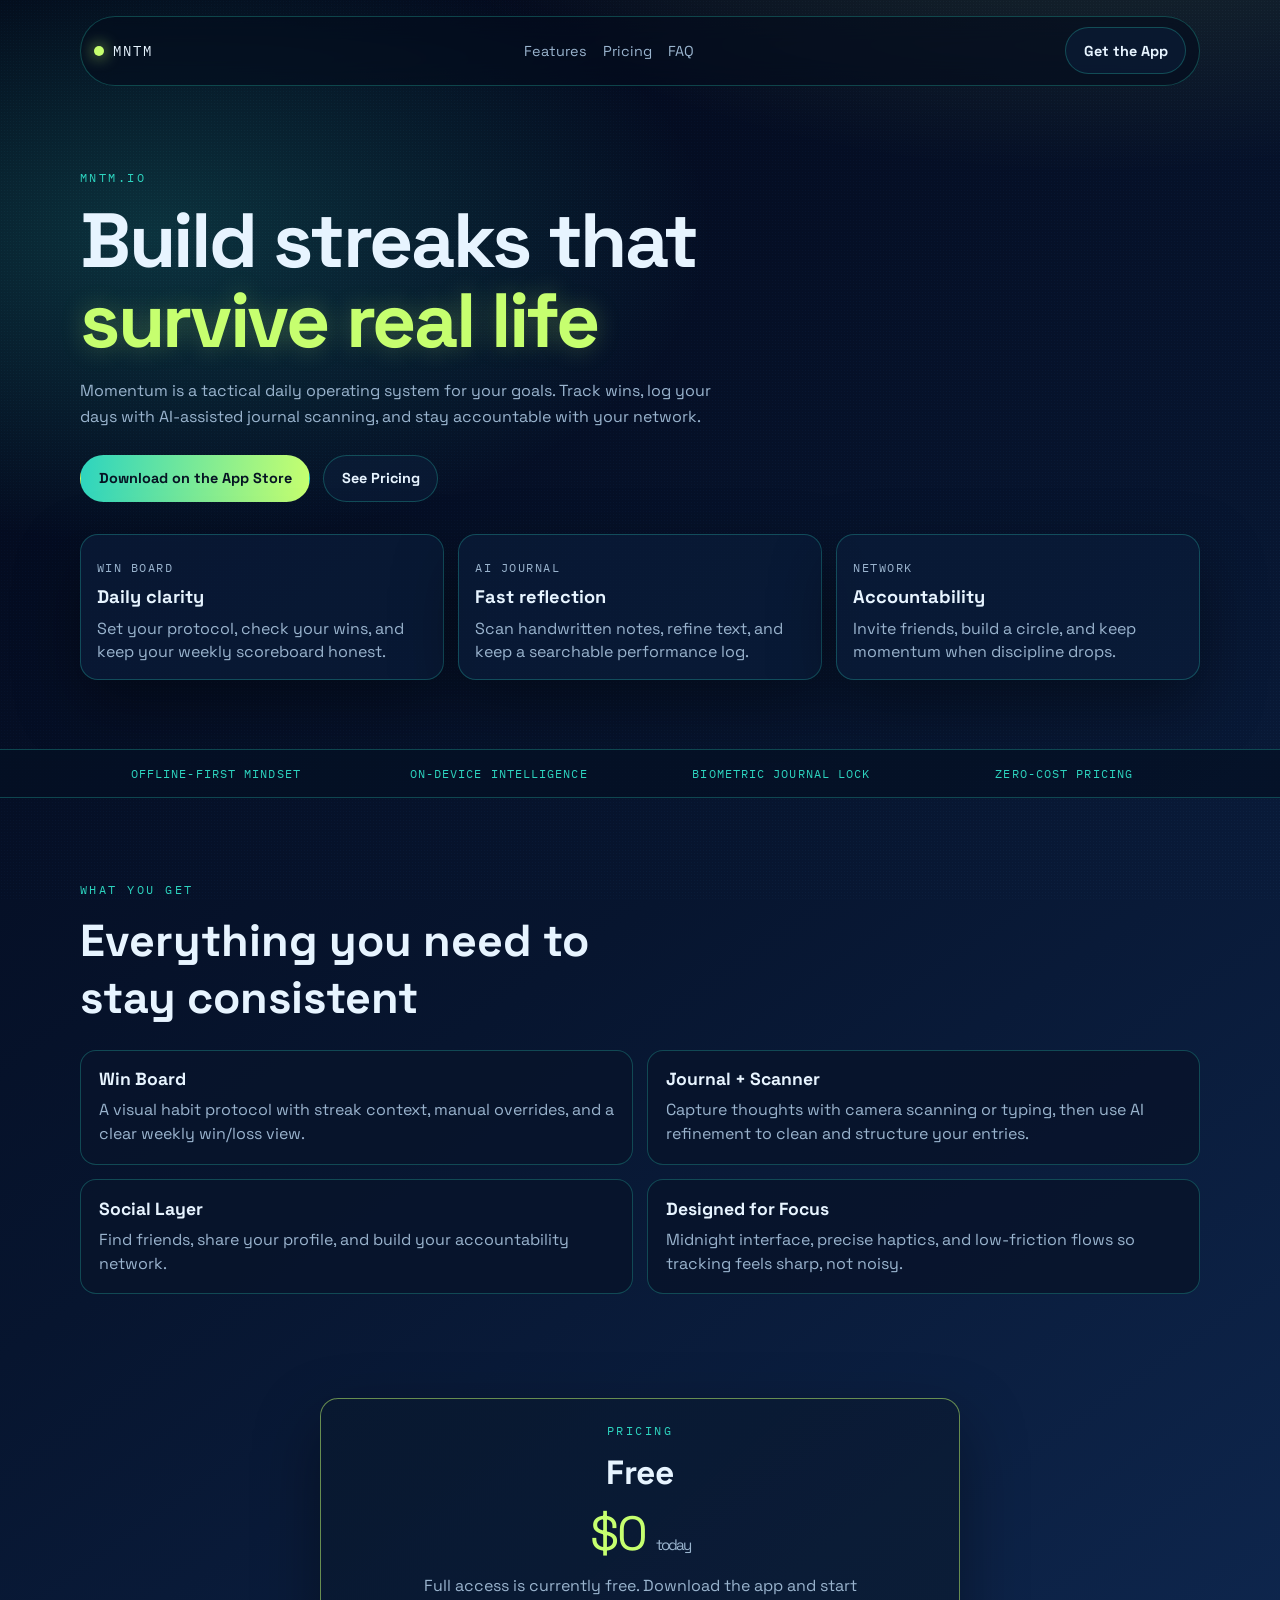
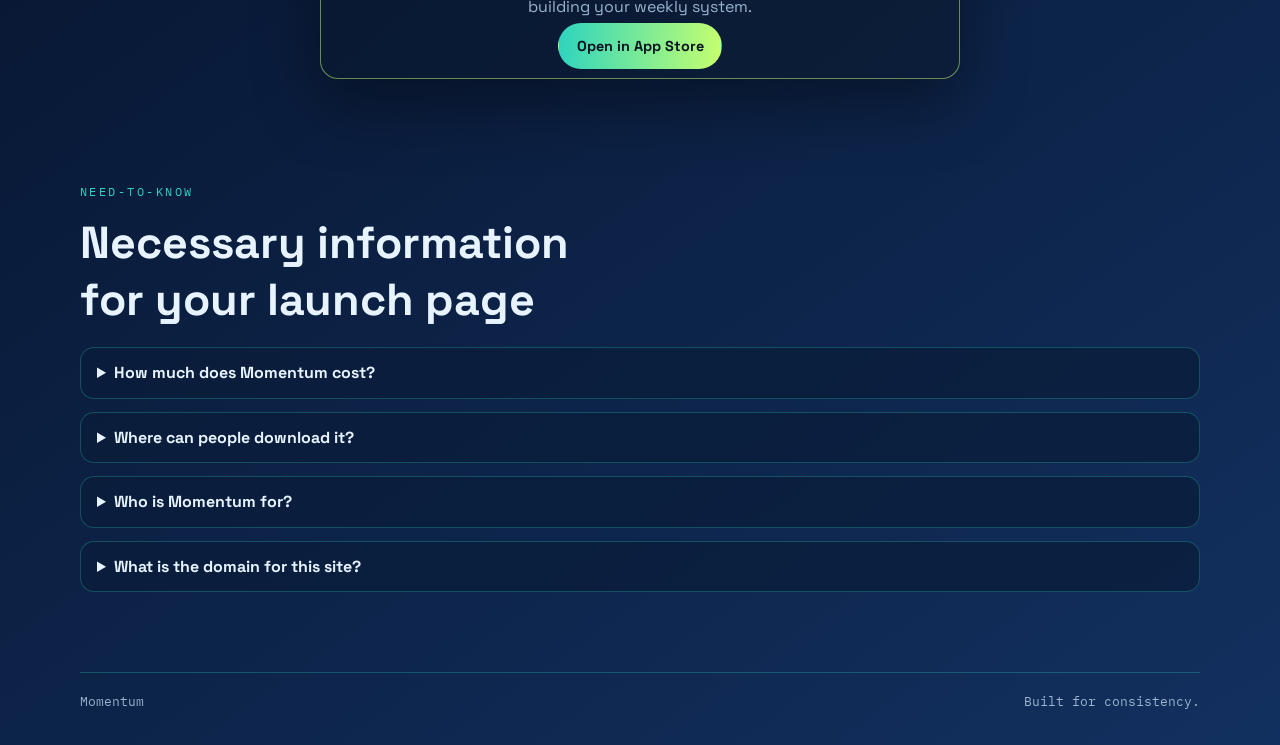
==== index.html @ 7204e9f9 "Initial website import" ====
<!doctype html>
<html lang="en">
  <head>
    <meta charset="UTF-8" />
    <meta name="viewport" content="width=device-width, initial-scale=1.0" />
    <title>Momentum | Win Your Week</title>
    <meta
      name="description"
      content="Momentum helps you win your week with habit tracking, AI-assisted journaling, and social accountability. Free on the App Store."
    />
    <link rel="preconnect" href="https://fonts.googleapis.com" />
    <link rel="preconnect" href="https://fonts.gstatic.com" crossorigin />
    <link
      href="https://fonts.googleapis.com/css2?family=Space+Grotesk:wght@400;500;700&family=IBM+Plex+Mono:wght@400;500;600&display=swap"
      rel="stylesheet"
    />
    <link rel="stylesheet" href="./styles.css" />
  </head>
  <body>
    <div class="noise"></div>

    <header class="topbar shell">
      <div class="brand">
        <span class="brand-dot"></span>
        <span class="brand-text">MNTM</span>
      </div>
      <nav class="nav-links">
        <a href="#features">Features</a>
        <a href="#pricing">Pricing</a>
        <a href="#faq">FAQ</a>
      </nav>
      <a class="button ghost" data-app-store-link href="#">Get the App</a>
    </header>

    <main>
      <section class="hero shell reveal">
        <p class="eyebrow">MNTM.IO</p>
        <h1>
          Build streaks that
          <span class="highlight">survive real life</span>
        </h1>
        <p class="subhead">
          Momentum is a tactical daily operating system for your goals. Track wins,
          log your days with AI-assisted journal scanning, and stay accountable with
          your network.
        </p>

        <div class="hero-cta">
          <a class="button primary" data-app-store-link href="#">Download on the App Store</a>
          <a class="button ghost" href="#pricing">See Pricing</a>
        </div>

        <div class="hero-grid">
          <article class="tile">
            <p class="tile-label">WIN BOARD</p>
            <h3>Daily clarity</h3>
            <p>Set your protocol, check your wins, and keep your weekly scoreboard honest.</p>
          </article>
          <article class="tile">
            <p class="tile-label">AI JOURNAL</p>
            <h3>Fast reflection</h3>
            <p>Scan handwritten notes, refine text, and keep a searchable performance log.</p>
          </article>
          <article class="tile">
            <p class="tile-label">NETWORK</p>
            <h3>Accountability</h3>
            <p>Invite friends, build a circle, and keep momentum when discipline drops.</p>
          </article>
        </div>
      </section>

      <section class="signal-strip reveal">
        <div class="shell strip-content">
          <p>Offline-first mindset</p>
          <p>On-device intelligence</p>
          <p>Biometric journal lock</p>
          <p>Zero-cost pricing</p>
        </div>
      </section>

      <section id="features" class="features shell">
        <div class="section-head reveal">
          <p class="eyebrow">What You Get</p>
          <h2>Everything you need to stay consistent</h2>
        </div>

        <div class="feature-layout">
          <article class="feature-card reveal">
            <h3>Win Board</h3>
            <p>
              A visual habit protocol with streak context, manual overrides, and a
              clear weekly win/loss view.
            </p>
          </article>

          <article class="feature-card reveal">
            <h3>Journal + Scanner</h3>
            <p>
              Capture thoughts with camera scanning or typing, then use AI refinement
              to clean and structure your entries.
            </p>
          </article>

          <article class="feature-card reveal">
            <h3>Social Layer</h3>
            <p>
              Find friends, share your profile, and build your accountability network.
            </p>
          </article>

          <article class="feature-card reveal">
            <h3>Designed for Focus</h3>
            <p>
              Midnight interface, precise haptics, and low-friction flows so tracking
              feels sharp, not noisy.
            </p>
          </article>
        </div>
      </section>

      <section id="pricing" class="pricing shell reveal">
        <div class="price-card">
          <p class="eyebrow">Pricing</p>
          <h2>Free</h2>
          <p class="price-value">$0 <span>today</span></p>
          <p class="price-note">
            Full access is currently free. Download the app and start building your
            weekly system.
          </p>
          <a class="button primary" data-app-store-link href="#">Open in App Store</a>
        </div>
      </section>

      <section id="faq" class="faq shell">
        <div class="section-head reveal">
          <p class="eyebrow">Need-To-Know</p>
          <h2>Necessary information for your launch page</h2>
        </div>

        <div class="faq-list">
          <details class="reveal">
            <summary>How much does Momentum cost?</summary>
            <p>Momentum is currently free.</p>
          </details>

          <details class="reveal">
            <summary>Where can people download it?</summary>
            <p>
              Use the App Store buttons across this page. Update the URL once in
              <code>website/script.js</code> and all buttons will follow it.
            </p>
          </details>

          <details class="reveal">
            <summary>Who is Momentum for?</summary>
            <p>
              People who want structure without complexity: founders, students,
              athletes, and anyone trying to keep promises to themselves.
            </p>
          </details>

          <details class="reveal">
            <summary>What is the domain for this site?</summary>
            <p>Deploy this folder at <code>mntm.io</code> (or any subdomain you choose).</p>
          </details>
        </div>
      </section>
    </main>

    <footer class="shell footer">
      <p>Momentum</p>
      <p>Built for consistency.</p>
    </footer>

    <script src="./script.js"></script>
  </body>
</html>
---- styles.css ----
:root {
  --bg-0: #020617;
  --bg-1: #07152f;
  --bg-2: #12305f;
  --ink: #e7f4ff;
  --ink-dim: #9ab4ce;
  --cyan: #2dd4bf;
  --lime: #c6ff6f;
  --line: rgba(45, 212, 191, 0.28);
  --panel: rgba(11, 28, 58, 0.72);
  --panel-strong: rgba(8, 20, 44, 0.9);
  --shadow: 0 25px 65px rgba(0, 0, 0, 0.38);
}

* {
  box-sizing: border-box;
}

html,
body {
  margin: 0;
  padding: 0;
}

body {
  min-height: 100vh;
  font-family: "Space Grotesk", sans-serif;
  background:
    radial-gradient(1200px 700px at 85% -12%, rgba(198, 255, 111, 0.18), transparent 65%),
    radial-gradient(900px 500px at 12% 10%, rgba(45, 212, 191, 0.2), transparent 62%),
    linear-gradient(145deg, var(--bg-0), var(--bg-1) 42%, var(--bg-2));
  color: var(--ink);
  overflow-x: hidden;
}

.noise {
  position: fixed;
  inset: 0;
  pointer-events: none;
  opacity: 0.16;
  background-image: radial-gradient(rgba(255, 255, 255, 0.8) 0.45px, transparent 0.45px);
  background-size: 3px 3px;
  mix-blend-mode: soft-light;
}

.shell {
  width: min(1120px, calc(100% - 2.4rem));
  margin-inline: auto;
}

.topbar {
  position: sticky;
  top: 0;
  z-index: 100;
  display: flex;
  align-items: center;
  justify-content: space-between;
  gap: 1rem;
  margin-top: 1rem;
  padding: 0.65rem 0.8rem;
  background: rgba(4, 12, 28, 0.62);
  backdrop-filter: blur(14px);
  border: 1px solid var(--line);
  border-radius: 999px;
}

.brand {
  display: inline-flex;
  align-items: center;
  gap: 0.55rem;
  font-family: "IBM Plex Mono", monospace;
  font-size: 0.88rem;
  letter-spacing: 0.14em;
}

.brand-dot {
  width: 0.65rem;
  height: 0.65rem;
  border-radius: 50%;
  background: var(--lime);
  box-shadow: 0 0 16px var(--lime);
}

.nav-links {
  display: inline-flex;
  align-items: center;
  gap: 1rem;
}

.nav-links a {
  color: var(--ink-dim);
  text-decoration: none;
  font-size: 0.9rem;
}

.nav-links a:hover {
  color: var(--ink);
}

.hero {
  padding: 5.2rem 0 2rem;
}

.eyebrow {
  margin: 0;
  font-family: "IBM Plex Mono", monospace;
  font-size: 0.78rem;
  letter-spacing: 0.2em;
  color: var(--cyan);
  text-transform: uppercase;
}

h1,
h2,
h3,
p {
  margin: 0;
}

h1 {
  margin-top: 1rem;
  max-width: 15ch;
  font-size: clamp(2rem, 6vw, 4.8rem);
  line-height: 1.04;
  letter-spacing: -0.03em;
}

.highlight {
  color: var(--lime);
  text-shadow: 0 0 24px rgba(198, 255, 111, 0.26);
}

.subhead {
  margin-top: 1.1rem;
  max-width: 64ch;
  color: var(--ink-dim);
  line-height: 1.6;
}

.hero-cta {
  display: flex;
  align-items: center;
  gap: 0.8rem;
  flex-wrap: wrap;
  margin-top: 1.6rem;
}

.button {
  border-radius: 999px;
  padding: 0.84rem 1.1rem;
  font-weight: 700;
  text-decoration: none;
  font-size: 0.9rem;
  border: 1px solid transparent;
  transition: transform 180ms ease, background 180ms ease, color 180ms ease;
}

.button:hover {
  transform: translateY(-2px);
}

.button.primary {
  background: linear-gradient(95deg, var(--cyan), var(--lime));
  color: #061323;
}

.button.ghost {
  border-color: var(--line);
  background: rgba(13, 31, 59, 0.6);
  color: var(--ink);
}

.hero-grid {
  margin-top: 2rem;
  display: grid;
  grid-template-columns: repeat(3, minmax(0, 1fr));
  gap: 0.9rem;
}

.tile {
  padding: 1rem;
  border-radius: 18px;
  border: 1px solid var(--line);
  background: var(--panel);
  box-shadow: var(--shadow);
}

.tile-label {
  font-family: "IBM Plex Mono", monospace;
  font-size: 0.72rem;
  color: var(--cyan);
  letter-spacing: 0.13em;
  margin-bottom: 0.55rem;
}

.tile h3 {
  font-size: 1.14rem;
}

.tile p {
  margin-top: 0.55rem;
  color: var(--ink-dim);
  line-height: 1.45;
}

.signal-strip {
  margin-top: 2.3rem;
  border-block: 1px solid var(--line);
  background: rgba(4, 17, 36, 0.76);
}

.strip-content {
  padding: 1rem 0;
  display: grid;
  grid-template-columns: repeat(4, minmax(0, 1fr));
  gap: 0.7rem;
}

.strip-content p {
  font-family: "IBM Plex Mono", monospace;
  font-size: 0.76rem;
  color: var(--cyan);
  text-align: center;
  letter-spacing: 0.09em;
  text-transform: uppercase;
}

.features {
  padding: 5.2rem 0 2rem;
}

.section-head h2 {
  margin-top: 0.9rem;
  font-size: clamp(1.8rem, 4vw, 2.8rem);
  max-width: 18ch;
}

.feature-layout {
  margin-top: 1.5rem;
  display: grid;
  grid-template-columns: repeat(2, minmax(0, 1fr));
  gap: 0.9rem;
}

.feature-card {
  padding: 1.1rem;
  border-radius: 16px;
  border: 1px solid var(--line);
  background: var(--panel-strong);
}

.feature-card h3 {
  font-size: 1.1rem;
}

.feature-card p {
  margin-top: 0.5rem;
  color: var(--ink-dim);
  line-height: 1.5;
}

.pricing {
  padding: 4.5rem 0 2rem;
}

.price-card {
  max-width: 640px;
  margin-inline: auto;
  padding: 1.4rem;
  border: 1px solid rgba(198, 255, 111, 0.5);
  border-radius: 18px;
  background: linear-gradient(140deg, rgba(9, 24, 48, 0.92), rgba(11, 29, 55, 0.9));
  text-align: center;
  box-shadow: var(--shadow);
}

.price-card h2 {
  margin-top: 0.8rem;
  font-size: 2.1rem;
}

.price-value {
  margin-top: 0.6rem;
  font-size: 3rem;
  color: var(--lime);
  letter-spacing: -0.04em;
}

.price-value span {
  font-size: 0.95rem;
  color: var(--ink-dim);
}

.price-note {
  margin: 0.7rem auto 1.1rem;
  color: var(--ink-dim);
  max-width: 46ch;
}

.faq {
  padding: 4.5rem 0 5rem;
}

.faq-list {
  margin-top: 1.2rem;
  display: grid;
  gap: 0.8rem;
}

details {
  border: 1px solid var(--line);
  border-radius: 14px;
  background: var(--panel);
  padding: 0.9rem 1rem;
}

summary {
  cursor: pointer;
  font-weight: 700;
}

details p {
  margin-top: 0.6rem;
  color: var(--ink-dim);
  line-height: 1.5;
}

code {
  font-family: "IBM Plex Mono", monospace;
  color: var(--lime);
  background: rgba(198, 255, 111, 0.1);
  padding: 0.04rem 0.3rem;
  border-radius: 6px;
}

.footer {
  display: flex;
  justify-content: space-between;
  gap: 1rem;
  border-top: 1px solid var(--line);
  padding: 1.2rem 0 2.2rem;
  color: var(--ink-dim);
  font-family: "IBM Plex Mono", monospace;
  font-size: 0.8rem;
}

.reveal {
  opacity: 0;
  transform: translateY(18px);
  transition: opacity 540ms ease, transform 540ms ease;
}

.reveal.show {
  opacity: 1;
  transform: translateY(0);
}

@media (max-width: 980px) {
  .hero-grid,
  .strip-content,
  .feature-layout {
    grid-template-columns: 1fr;
  }

  .topbar {
    border-radius: 18px;
  }

  .nav-links {
    display: none;
  }

  .footer {
    flex-direction: column;
    align-items: flex-start;
  }
}
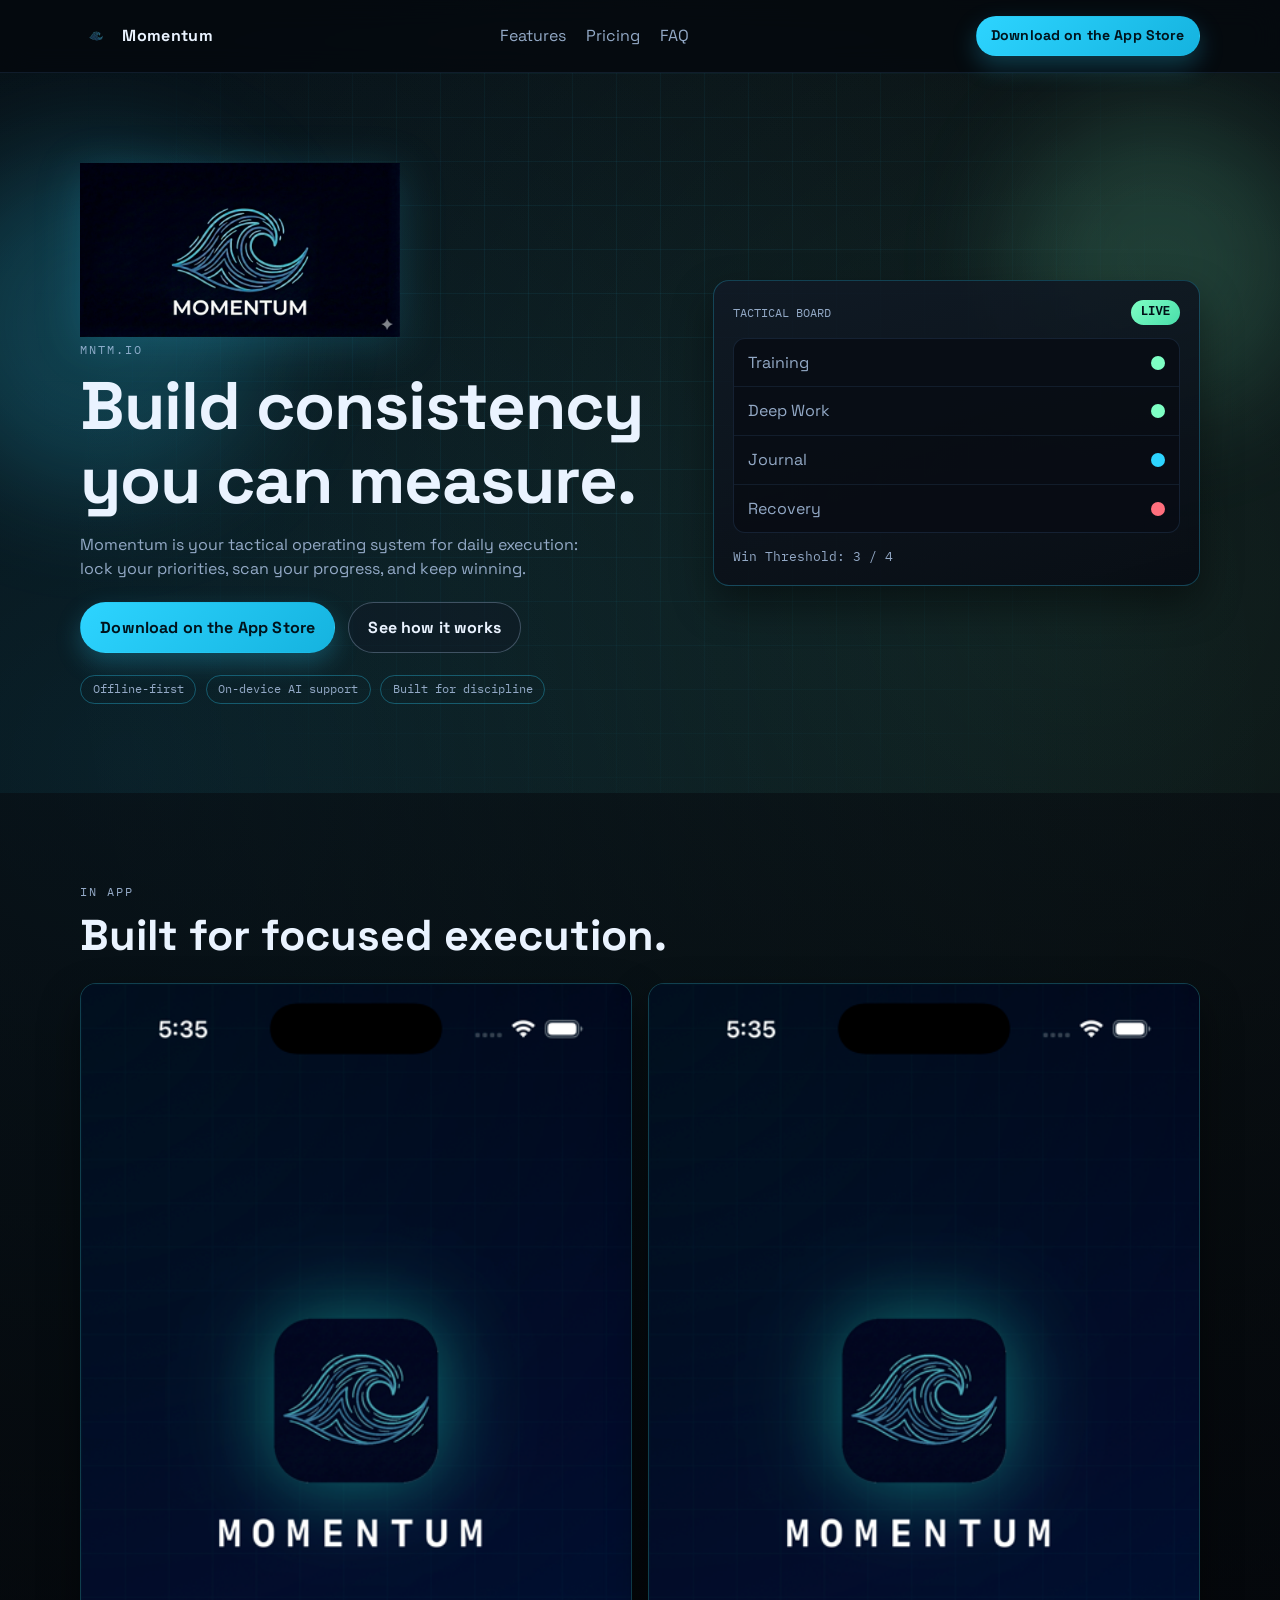
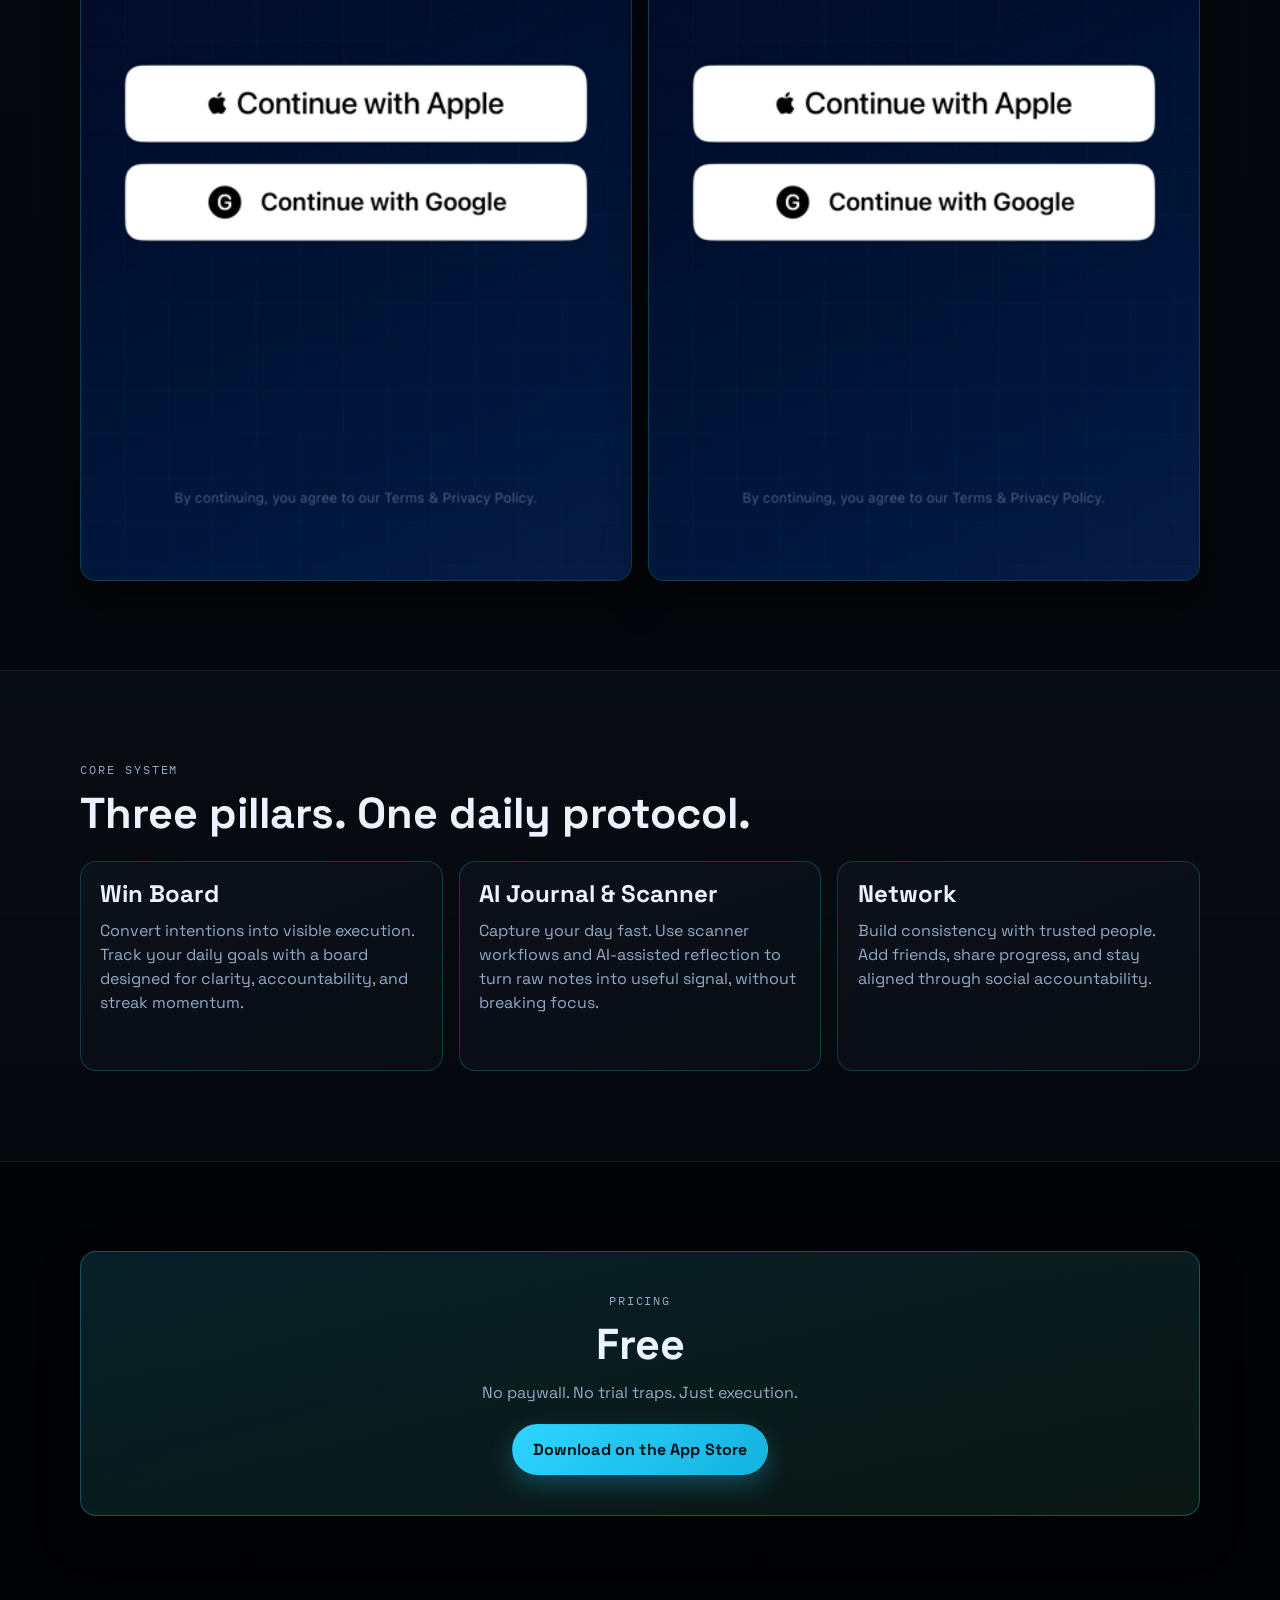
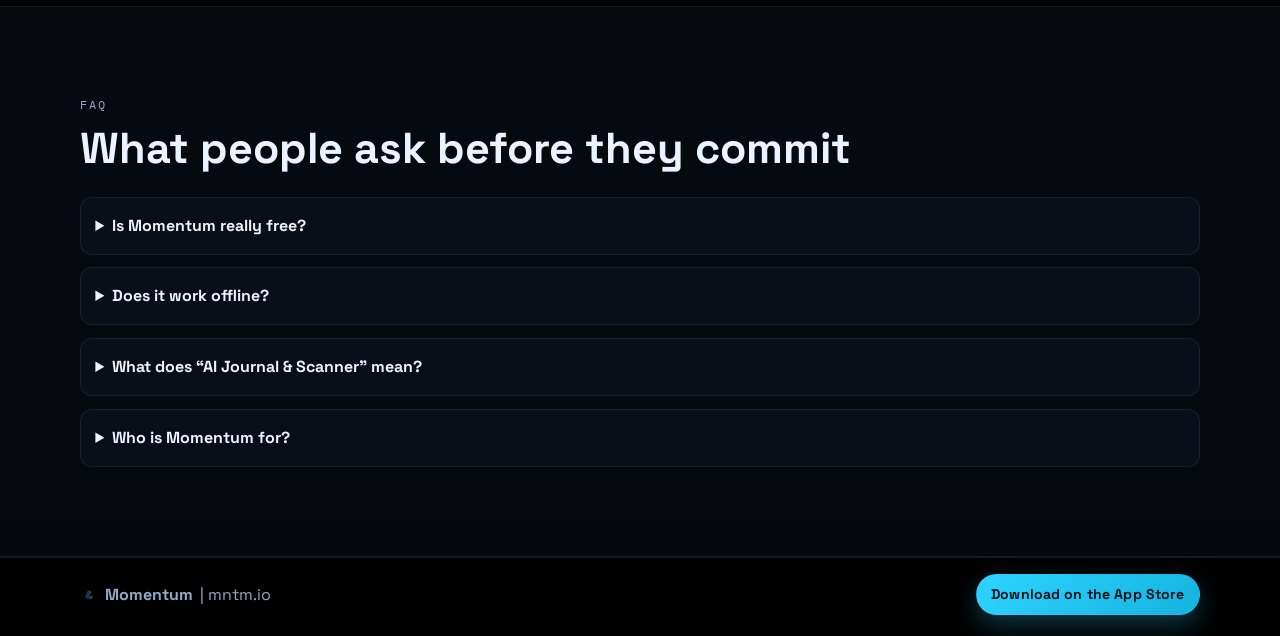
==== commit cc433811: "Clean website structure and flatten nested folder" ====
--- a/index.html
+++ b/index.html
@@ -1,175 +1,224 @@
 <!doctype html>
 <html lang="en">
   <head>
-    <meta charset="UTF-8" />
-    <meta name="viewport" content="width=device-width, initial-scale=1.0" />
-    <title>Momentum | Win Your Week</title>
+    <meta charset="utf-8" />
+    <meta name="viewport" content="width=device-width, initial-scale=1" />
     <meta
       name="description"
-      content="Momentum helps you win your week with habit tracking, AI-assisted journaling, and social accountability. Free on the App Store."
+      content="Momentum: a tactical consistency system to win your day with clarity, discipline, and momentum."
     />
+    <title>Momentum | Tactical Consistency System</title>
     <link rel="preconnect" href="https://fonts.googleapis.com" />
     <link rel="preconnect" href="https://fonts.gstatic.com" crossorigin />
     <link
-      href="https://fonts.googleapis.com/css2?family=Space+Grotesk:wght@400;500;700&family=IBM+Plex+Mono:wght@400;500;600&display=swap"
+      href="https://fonts.googleapis.com/css2?family=Space+Grotesk:wght@400;500;700&family=IBM+Plex+Mono:wght@400;500;700&display=swap"
       rel="stylesheet"
     />
     <link rel="stylesheet" href="./styles.css" />
   </head>
   <body>
-    <div class="noise"></div>
-
-    <header class="topbar shell">
-      <div class="brand">
-        <span class="brand-dot"></span>
-        <span class="brand-text">MNTM</span>
+    <a class="skip-link" href="#main-content">Skip to content</a>
+
+    <header class="site-header">
+      <div class="container nav-wrap">
+        <a href="#" class="brand" aria-label="Momentum home">
+          <img
+            class="brand-icon"
+            src="./assets/logos/momentum-icon.png"
+            alt="Momentum logo icon"
+            width="32"
+            height="32"
+          />
+          <span class="brand-text">Momentum</span>
+        </a>
+        <nav aria-label="Primary navigation">
+          <ul class="nav-links">
+            <li><a href="#features">Features</a></li>
+            <li><a href="#pricing">Pricing</a></li>
+            <li><a href="#faq">FAQ</a></li>
+          </ul>
+        </nav>
+        <a data-appstore-cta class="btn btn-small btn-primary" href="#">
+          Download on the App Store
+        </a>
       </div>
-      <nav class="nav-links">
-        <a href="#features">Features</a>
-        <a href="#pricing">Pricing</a>
-        <a href="#faq">FAQ</a>
-      </nav>
-      <a class="button ghost" data-app-store-link href="#">Get the App</a>
     </header>
 
-    <main>
-      <section class="hero shell reveal">
-        <p class="eyebrow">MNTM.IO</p>
-        <h1>
-          Build streaks that
-          <span class="highlight">survive real life</span>
-        </h1>
-        <p class="subhead">
-          Momentum is a tactical daily operating system for your goals. Track wins,
-          log your days with AI-assisted journal scanning, and stay accountable with
-          your network.
-        </p>
-
-        <div class="hero-cta">
-          <a class="button primary" data-app-store-link href="#">Download on the App Store</a>
-          <a class="button ghost" href="#pricing">See Pricing</a>
-        </div>
-
-        <div class="hero-grid">
-          <article class="tile">
-            <p class="tile-label">WIN BOARD</p>
-            <h3>Daily clarity</h3>
-            <p>Set your protocol, check your wins, and keep your weekly scoreboard honest.</p>
-          </article>
-          <article class="tile">
-            <p class="tile-label">AI JOURNAL</p>
-            <h3>Fast reflection</h3>
-            <p>Scan handwritten notes, refine text, and keep a searchable performance log.</p>
-          </article>
-          <article class="tile">
-            <p class="tile-label">NETWORK</p>
-            <h3>Accountability</h3>
-            <p>Invite friends, build a circle, and keep momentum when discipline drops.</p>
-          </article>
-        </div>
-      </section>
-
-      <section class="signal-strip reveal">
-        <div class="shell strip-content">
-          <p>Offline-first mindset</p>
-          <p>On-device intelligence</p>
-          <p>Biometric journal lock</p>
-          <p>Zero-cost pricing</p>
-        </div>
-      </section>
-
-      <section id="features" class="features shell">
-        <div class="section-head reveal">
-          <p class="eyebrow">What You Get</p>
-          <h2>Everything you need to stay consistent</h2>
-        </div>
-
-        <div class="feature-layout">
-          <article class="feature-card reveal">
-            <h3>Win Board</h3>
-            <p>
-              A visual habit protocol with streak context, manual overrides, and a
-              clear weekly win/loss view.
+    <main id="main-content">
+      <section class="hero section">
+        <div class="hero-bg-grid" aria-hidden="true"></div>
+        <div class="hero-glow hero-glow-a" aria-hidden="true"></div>
+        <div class="hero-glow hero-glow-b" aria-hidden="true"></div>
+        <div class="container hero-layout">
+          <div class="hero-copy reveal">
+            <img
+              class="hero-wordmark"
+              src="./assets/logos/momentum-wordmark.png"
+              alt="Momentum"
+              loading="eager"
+            />
+            <p class="eyebrow">mntm.io</p>
+            <h1>Build consistency you can measure.</h1>
+            <p class="lede">
+              Momentum is your tactical operating system for daily execution:
+              lock your priorities, scan your progress, and keep winning.
             </p>
-          </article>
-
-          <article class="feature-card reveal">
-            <h3>Journal + Scanner</h3>
-            <p>
-              Capture thoughts with camera scanning or typing, then use AI refinement
-              to clean and structure your entries.
-            </p>
-          </article>
-
-          <article class="feature-card reveal">
-            <h3>Social Layer</h3>
-            <p>
-              Find friends, share your profile, and build your accountability network.
-            </p>
-          </article>
-
-          <article class="feature-card reveal">
-            <h3>Designed for Focus</h3>
-            <p>
-              Midnight interface, precise haptics, and low-friction flows so tracking
-              feels sharp, not noisy.
-            </p>
-          </article>
-        </div>
-      </section>
-
-      <section id="pricing" class="pricing shell reveal">
-        <div class="price-card">
+            <div class="cta-row">
+              <a data-appstore-cta class="btn btn-primary" href="#"
+                >Download on the App Store</a
+              >
+              <a class="btn btn-ghost" href="#features">See how it works</a>
+            </div>
+            <ul class="signal-row" aria-label="Key metrics">
+              <li><span>Offline-first</span></li>
+              <li><span>On-device AI support</span></li>
+              <li><span>Built for discipline</span></li>
+            </ul>
+          </div>
+          <div class="hero-panel reveal" aria-label="Momentum tactical board preview">
+            <div class="panel-head">
+              <span>TACTICAL BOARD</span>
+              <span class="status-chip">LIVE</span>
+            </div>
+            <div class="board">
+              <div class="board-row">
+                <span>Training</span><span class="dot complete"></span>
+              </div>
+              <div class="board-row">
+                <span>Deep Work</span><span class="dot complete"></span>
+              </div>
+              <div class="board-row">
+                <span>Journal</span><span class="dot partial"></span>
+              </div>
+              <div class="board-row">
+                <span>Recovery</span><span class="dot pending"></span>
+              </div>
+            </div>
+            <p class="panel-foot">Win Threshold: 3 / 4</p>
+          </div>
+        </div>
+      </section>
+
+      <section class="section app-preview">
+        <div class="container">
+          <div class="section-head reveal">
+            <p class="eyebrow">In App</p>
+            <h2>Built for focused execution.</h2>
+          </div>
+          <div class="preview-grid">
+            <figure class="preview-card reveal">
+              <img
+                src="./assets/screenshots/momentum-01.png"
+                alt="Momentum app screen preview in iOS Simulator"
+                loading="lazy"
+              />
+            </figure>
+            <figure class="preview-card reveal">
+              <img
+                src="./assets/screenshots/momentum-02.png"
+                alt="Momentum app screen showing tactical interface"
+                loading="lazy"
+              />
+            </figure>
+          </div>
+        </div>
+      </section>
+
+      <section id="features" class="section section-dark">
+        <div class="container">
+          <div class="section-head reveal">
+            <p class="eyebrow">Core System</p>
+            <h2>Three pillars. One daily protocol.</h2>
+          </div>
+          <div class="feature-grid">
+            <article class="feature-card reveal">
+              <h3>Win Board</h3>
+              <p>
+                Convert intentions into visible execution. Track your daily goals with a board
+                designed for clarity, accountability, and streak momentum.
+              </p>
+            </article>
+            <article class="feature-card reveal">
+              <h3>AI Journal & Scanner</h3>
+              <p>
+                Capture your day fast. Use scanner workflows and AI-assisted reflection to turn
+                raw notes into useful signal, without breaking focus.
+              </p>
+            </article>
+            <article class="feature-card reveal">
+              <h3>Network</h3>
+              <p>
+                Build consistency with trusted people. Add friends, share progress, and stay
+                aligned through social accountability.
+              </p>
+            </article>
+          </div>
+        </div>
+      </section>
+
+      <section id="pricing" class="section pricing">
+        <div class="container pricing-wrap reveal">
           <p class="eyebrow">Pricing</p>
           <h2>Free</h2>
-          <p class="price-value">$0 <span>today</span></p>
-          <p class="price-note">
-            Full access is currently free. Download the app and start building your
-            weekly system.
-          </p>
-          <a class="button primary" data-app-store-link href="#">Open in App Store</a>
-        </div>
-      </section>
-
-      <section id="faq" class="faq shell">
-        <div class="section-head reveal">
-          <p class="eyebrow">Need-To-Know</p>
-          <h2>Necessary information for your launch page</h2>
-        </div>
-
-        <div class="faq-list">
-          <details class="reveal">
-            <summary>How much does Momentum cost?</summary>
-            <p>Momentum is currently free.</p>
-          </details>
-
-          <details class="reveal">
-            <summary>Where can people download it?</summary>
-            <p>
-              Use the App Store buttons across this page. Update the URL once in
-              <code>website/script.js</code> and all buttons will follow it.
-            </p>
-          </details>
-
-          <details class="reveal">
-            <summary>Who is Momentum for?</summary>
-            <p>
-              People who want structure without complexity: founders, students,
-              athletes, and anyone trying to keep promises to themselves.
-            </p>
-          </details>
-
-          <details class="reveal">
-            <summary>What is the domain for this site?</summary>
-            <p>Deploy this folder at <code>mntm.io</code> (or any subdomain you choose).</p>
-          </details>
+          <p class="price-sub">No paywall. No trial traps. Just execution.</p>
+          <a data-appstore-cta class="btn btn-primary" href="#"
+            >Download on the App Store</a
+          >
+        </div>
+      </section>
+
+      <section id="faq" class="section section-dark">
+        <div class="container">
+          <div class="section-head reveal">
+            <p class="eyebrow">FAQ</p>
+            <h2>What people ask before they commit</h2>
+          </div>
+          <div class="faq-list">
+            <details class="faq-item reveal">
+              <summary>Is Momentum really free?</summary>
+              <p>Yes. Momentum is currently free to download and use.</p>
+            </details>
+            <details class="faq-item reveal">
+              <summary>Does it work offline?</summary>
+              <p>
+                Yes. The app is designed around offline-first behavior so your daily system keeps
+                running even without network access.
+              </p>
+            </details>
+            <details class="faq-item reveal">
+              <summary>What does “AI Journal & Scanner” mean?</summary>
+              <p>
+                You can scan and process journal content quickly and use AI-assisted workflows to
+                organize and reflect on your notes.
+              </p>
+            </details>
+            <details class="faq-item reveal">
+              <summary>Who is Momentum for?</summary>
+              <p>
+                People who want a tactical, consistency-first routine for work, training, and life.
+              </p>
+            </details>
+          </div>
         </div>
       </section>
     </main>
 
-    <footer class="shell footer">
-      <p>Momentum</p>
-      <p>Built for consistency.</p>
+    <footer class="site-footer">
+      <div class="container footer-wrap">
+        <p class="footer-brand">
+          <img
+            class="footer-icon"
+            src="./assets/logos/momentum-icon.png"
+            alt=""
+            width="18"
+            height="18"
+          />
+          <strong>Momentum</strong> | mntm.io
+        </p>
+        <a data-appstore-cta class="btn btn-small btn-primary" href="#">
+          Download on the App Store
+        </a>
+      </div>
     </footer>
 
     <script src="./script.js"></script>
--- a/styles.css
+++ b/styles.css
@@ -1,18 +1,21 @@
 :root {
-  --bg-0: #020617;
-  --bg-1: #07152f;
-  --bg-2: #12305f;
-  --ink: #e7f4ff;
-  --ink-dim: #9ab4ce;
-  --cyan: #2dd4bf;
-  --lime: #c6ff6f;
-  --line: rgba(45, 212, 191, 0.28);
-  --panel: rgba(11, 28, 58, 0.72);
-  --panel-strong: rgba(8, 20, 44, 0.9);
-  --shadow: 0 25px 65px rgba(0, 0, 0, 0.38);
-}
-
-* {
+  --bg: #06090e;
+  --bg-deep: #030508;
+  --surface: #0b1119;
+  --surface-2: #111a26;
+  --line: #1f3148;
+  --text: #eaf3ff;
+  --text-dim: #93a9c6;
+  --accent: #2dd4ff;
+  --accent-2: #7effc4;
+  --danger: #ff6f7d;
+  --radius: 16px;
+  --shadow: 0 18px 40px rgba(0, 0, 0, 0.45);
+}
+
+*,
+*::before,
+*::after {
   box-sizing: border-box;
 }
 
@@ -23,355 +26,503 @@
 }
 
 body {
-  min-height: 100vh;
   font-family: "Space Grotesk", sans-serif;
+  color: var(--text);
   background:
-    radial-gradient(1200px 700px at 85% -12%, rgba(198, 255, 111, 0.18), transparent 65%),
-    radial-gradient(900px 500px at 12% 10%, rgba(45, 212, 191, 0.2), transparent 62%),
-    linear-gradient(145deg, var(--bg-0), var(--bg-1) 42%, var(--bg-2));
-  color: var(--ink);
-  overflow-x: hidden;
-}
-
-.noise {
-  position: fixed;
-  inset: 0;
-  pointer-events: none;
-  opacity: 0.16;
-  background-image: radial-gradient(rgba(255, 255, 255, 0.8) 0.45px, transparent 0.45px);
-  background-size: 3px 3px;
-  mix-blend-mode: soft-light;
-}
-
-.shell {
-  width: min(1120px, calc(100% - 2.4rem));
+    radial-gradient(circle at 10% 20%, rgba(45, 212, 255, 0.12), transparent 35%),
+    radial-gradient(circle at 85% 15%, rgba(126, 255, 196, 0.1), transparent 30%),
+    linear-gradient(180deg, var(--bg), var(--bg-deep) 48%, #000 100%);
+  line-height: 1.5;
+}
+
+a {
+  color: inherit;
+}
+
+.container {
+  width: min(1120px, calc(100% - 2rem));
   margin-inline: auto;
 }
 
-.topbar {
+.section {
+  padding: clamp(3.5rem, 7vw, 7rem) 0;
+}
+
+.section-dark {
+  background: linear-gradient(180deg, rgba(11, 17, 25, 0.6), rgba(6, 9, 14, 0.9));
+  border-top: 1px solid rgba(31, 49, 72, 0.45);
+  border-bottom: 1px solid rgba(31, 49, 72, 0.45);
+}
+
+.skip-link {
+  position: absolute;
+  left: -9999px;
+  top: 0;
+}
+
+.skip-link:focus {
+  left: 1rem;
+  top: 1rem;
+  background: #fff;
+  color: #000;
+  padding: 0.5rem 0.75rem;
+  border-radius: 8px;
+}
+
+.site-header {
   position: sticky;
   top: 0;
-  z-index: 100;
+  z-index: 20;
+  backdrop-filter: blur(14px);
+  background: rgba(4, 8, 13, 0.8);
+  border-bottom: 1px solid rgba(31, 49, 72, 0.5);
+}
+
+.nav-wrap {
+  min-height: 72px;
   display: flex;
   align-items: center;
   justify-content: space-between;
   gap: 1rem;
-  margin-top: 1rem;
-  padding: 0.65rem 0.8rem;
-  background: rgba(4, 12, 28, 0.62);
-  backdrop-filter: blur(14px);
-  border: 1px solid var(--line);
-  border-radius: 999px;
 }
 
 .brand {
   display: inline-flex;
   align-items: center;
-  gap: 0.55rem;
+  gap: 0.65rem;
+  text-decoration: none;
+}
+
+.brand-icon {
+  width: 2rem;
+  height: 2rem;
+  object-fit: contain;
+  display: block;
+}
+
+.brand-text {
+  font-weight: 700;
+  letter-spacing: 0.02em;
+}
+
+.nav-links {
+  list-style: none;
+  display: flex;
+  align-items: center;
+  gap: 1.25rem;
+  margin: 0;
+  padding: 0;
+}
+
+.nav-links a {
+  text-decoration: none;
+  color: var(--text-dim);
+  transition: color 200ms ease;
+}
+
+.nav-links a:hover,
+.nav-links a:focus-visible {
+  color: var(--text);
+}
+
+.btn {
+  display: inline-flex;
+  align-items: center;
+  justify-content: center;
+  border: 1px solid transparent;
+  border-radius: 999px;
+  padding: 0.78rem 1.2rem;
+  text-decoration: none;
+  font-weight: 700;
+  letter-spacing: 0.01em;
+  transition:
+    transform 180ms ease,
+    box-shadow 180ms ease,
+    background 180ms ease,
+    border-color 180ms ease;
+}
+
+.btn:hover,
+.btn:focus-visible {
+  transform: translateY(-1px);
+}
+
+.btn-primary {
+  background: linear-gradient(135deg, var(--accent), #15b3df);
+  color: #00131c;
+  box-shadow: 0 10px 24px rgba(45, 212, 255, 0.25);
+}
+
+.btn-primary:hover,
+.btn-primary:focus-visible {
+  box-shadow: 0 14px 30px rgba(45, 212, 255, 0.32);
+}
+
+.btn-ghost {
+  border-color: rgba(147, 169, 198, 0.38);
+  color: var(--text);
+  background: rgba(17, 26, 38, 0.45);
+}
+
+.btn-small {
+  padding: 0.55rem 0.9rem;
+  font-size: 0.88rem;
+}
+
+.hero {
+  position: relative;
+  overflow: clip;
+}
+
+.hero-bg-grid {
+  position: absolute;
+  inset: 0;
+  background-image:
+    linear-gradient(rgba(45, 212, 255, 0.06) 1px, transparent 1px),
+    linear-gradient(90deg, rgba(45, 212, 255, 0.06) 1px, transparent 1px);
+  background-size: 44px 44px;
+  mask-image: radial-gradient(circle at 50% 35%, #000 20%, transparent 78%);
+  pointer-events: none;
+}
+
+.hero-glow {
+  position: absolute;
+  border-radius: 999px;
+  filter: blur(54px);
+  pointer-events: none;
+}
+
+.hero-glow-a {
+  width: 340px;
+  height: 340px;
+  background: rgba(45, 212, 255, 0.2);
+  left: -70px;
+  top: 80px;
+}
+
+.hero-glow-b {
+  width: 300px;
+  height: 300px;
+  background: rgba(126, 255, 196, 0.16);
+  right: -30px;
+  top: 40px;
+}
+
+.hero-layout {
+  position: relative;
+  display: grid;
+  gap: clamp(1.5rem, 3vw, 2.5rem);
+  grid-template-columns: 1.1fr 0.9fr;
+  align-items: center;
+}
+
+.eyebrow {
   font-family: "IBM Plex Mono", monospace;
-  font-size: 0.88rem;
-  letter-spacing: 0.14em;
-}
-
-.brand-dot {
-  width: 0.65rem;
-  height: 0.65rem;
-  border-radius: 50%;
-  background: var(--lime);
-  box-shadow: 0 0 16px var(--lime);
-}
-
-.nav-links {
-  display: inline-flex;
-  align-items: center;
-  gap: 1rem;
-}
-
-.nav-links a {
-  color: var(--ink-dim);
-  text-decoration: none;
-  font-size: 0.9rem;
-}
-
-.nav-links a:hover {
-  color: var(--ink);
-}
-
-.hero {
-  padding: 5.2rem 0 2rem;
-}
-
-.eyebrow {
-  margin: 0;
-  font-family: "IBM Plex Mono", monospace;
-  font-size: 0.78rem;
-  letter-spacing: 0.2em;
-  color: var(--cyan);
   text-transform: uppercase;
+  letter-spacing: 0.16em;
+  font-size: 0.76rem;
+  color: var(--text-dim);
+  margin: 0 0 0.65rem;
+}
+
+.hero-wordmark {
+  width: min(320px, 62vw);
+  height: auto;
+  display: block;
+  margin-bottom: 0.25rem;
+  filter: drop-shadow(0 8px 22px rgba(45, 212, 255, 0.18));
 }
 
 h1,
 h2,
-h3,
-p {
+h3 {
   margin: 0;
+  line-height: 1.1;
 }
 
 h1 {
+  font-size: clamp(2rem, 5.6vw, 4.2rem);
+  letter-spacing: -0.015em;
+}
+
+h2 {
+  font-size: clamp(1.65rem, 3.8vw, 2.7rem);
+}
+
+h3 {
+  font-size: clamp(1.2rem, 2vw, 1.5rem);
+}
+
+.lede {
+  color: var(--text-dim);
+  max-width: 52ch;
   margin-top: 1rem;
-  max-width: 15ch;
-  font-size: clamp(2rem, 6vw, 4.8rem);
-  line-height: 1.04;
-  letter-spacing: -0.03em;
-}
-
-.highlight {
-  color: var(--lime);
-  text-shadow: 0 0 24px rgba(198, 255, 111, 0.26);
-}
-
-.subhead {
-  margin-top: 1.1rem;
-  max-width: 64ch;
-  color: var(--ink-dim);
-  line-height: 1.6;
-}
-
-.hero-cta {
-  display: flex;
-  align-items: center;
+}
+
+.cta-row {
+  margin-top: 1.3rem;
+  display: flex;
+  flex-wrap: wrap;
   gap: 0.8rem;
+}
+
+.signal-row {
+  margin: 1.35rem 0 0;
+  padding: 0;
+  list-style: none;
+  display: flex;
   flex-wrap: wrap;
-  margin-top: 1.6rem;
-}
-
-.button {
+  gap: 0.6rem;
+}
+
+.signal-row li {
+  border: 1px solid rgba(45, 212, 255, 0.32);
   border-radius: 999px;
-  padding: 0.84rem 1.1rem;
+  padding: 0.28rem 0.72rem;
+  font-family: "IBM Plex Mono", monospace;
+  font-size: 0.75rem;
+  color: var(--text-dim);
+}
+
+.hero-panel {
+  background: linear-gradient(165deg, rgba(17, 26, 38, 0.88), rgba(8, 13, 20, 0.95));
+  border: 1px solid rgba(45, 212, 255, 0.25);
+  border-radius: var(--radius);
+  box-shadow: var(--shadow);
+  padding: 1.2rem;
+}
+
+.panel-head {
+  display: flex;
+  align-items: center;
+  justify-content: space-between;
+  color: var(--text-dim);
+  font-family: "IBM Plex Mono", monospace;
+  font-size: 0.77rem;
+  margin-bottom: 0.8rem;
+}
+
+.status-chip {
+  color: #001017;
+  background: linear-gradient(135deg, var(--accent-2), #49ddaa);
+  border-radius: 999px;
+  padding: 0.2rem 0.6rem;
   font-weight: 700;
-  text-decoration: none;
-  font-size: 0.9rem;
-  border: 1px solid transparent;
-  transition: transform 180ms ease, background 180ms ease, color 180ms ease;
-}
-
-.button:hover {
-  transform: translateY(-2px);
-}
-
-.button.primary {
-  background: linear-gradient(95deg, var(--cyan), var(--lime));
-  color: #061323;
-}
-
-.button.ghost {
-  border-color: var(--line);
-  background: rgba(13, 31, 59, 0.6);
-  color: var(--ink);
-}
-
-.hero-grid {
-  margin-top: 2rem;
+}
+
+.board {
+  border: 1px solid rgba(31, 49, 72, 0.6);
+  border-radius: 12px;
+  background: rgba(8, 13, 20, 0.9);
+  overflow: hidden;
+}
+
+.board-row {
+  display: flex;
+  justify-content: space-between;
+  align-items: center;
+  gap: 1rem;
+  padding: 0.74rem 0.85rem;
+  border-bottom: 1px solid rgba(31, 49, 72, 0.45);
+  color: var(--text-dim);
+}
+
+.board-row:last-child {
+  border-bottom: 0;
+}
+
+.dot {
+  width: 14px;
+  height: 14px;
+  border-radius: 999px;
+}
+
+.complete {
+  background: var(--accent-2);
+}
+
+.partial {
+  background: var(--accent);
+}
+
+.pending {
+  background: var(--danger);
+}
+
+.panel-foot {
+  margin: 0.85rem 0 0;
+  color: var(--text-dim);
+  font-family: "IBM Plex Mono", monospace;
+  font-size: 0.8rem;
+}
+
+.section-head {
+  margin-bottom: 1.5rem;
+}
+
+.feature-grid {
   display: grid;
-  grid-template-columns: repeat(3, minmax(0, 1fr));
-  gap: 0.9rem;
-}
-
-.tile {
-  padding: 1rem;
-  border-radius: 18px;
-  border: 1px solid var(--line);
-  background: var(--panel);
-  box-shadow: var(--shadow);
-}
-
-.tile-label {
-  font-family: "IBM Plex Mono", monospace;
-  font-size: 0.72rem;
-  color: var(--cyan);
-  letter-spacing: 0.13em;
-  margin-bottom: 0.55rem;
-}
-
-.tile h3 {
-  font-size: 1.14rem;
-}
-
-.tile p {
-  margin-top: 0.55rem;
-  color: var(--ink-dim);
-  line-height: 1.45;
-}
-
-.signal-strip {
-  margin-top: 2.3rem;
-  border-block: 1px solid var(--line);
-  background: rgba(4, 17, 36, 0.76);
-}
-
-.strip-content {
-  padding: 1rem 0;
-  display: grid;
-  grid-template-columns: repeat(4, minmax(0, 1fr));
-  gap: 0.7rem;
-}
-
-.strip-content p {
-  font-family: "IBM Plex Mono", monospace;
-  font-size: 0.76rem;
-  color: var(--cyan);
-  text-align: center;
-  letter-spacing: 0.09em;
-  text-transform: uppercase;
-}
-
-.features {
-  padding: 5.2rem 0 2rem;
-}
-
-.section-head h2 {
-  margin-top: 0.9rem;
-  font-size: clamp(1.8rem, 4vw, 2.8rem);
-  max-width: 18ch;
-}
-
-.feature-layout {
-  margin-top: 1.5rem;
+  grid-template-columns: repeat(3, 1fr);
+  gap: 1rem;
+}
+
+.app-preview {
+  background: linear-gradient(180deg, rgba(7, 11, 16, 0.6), rgba(4, 7, 11, 0.95));
+}
+
+.preview-grid {
   display: grid;
   grid-template-columns: repeat(2, minmax(0, 1fr));
-  gap: 0.9rem;
+  gap: 1rem;
+}
+
+.preview-card {
+  margin: 0;
+  border-radius: var(--radius);
+  overflow: hidden;
+  border: 1px solid rgba(45, 212, 255, 0.25);
+  background: rgba(9, 14, 21, 0.75);
+  box-shadow: var(--shadow);
+}
+
+.preview-card img {
+  width: 100%;
+  display: block;
+  height: auto;
 }
 
 .feature-card {
-  padding: 1.1rem;
-  border-radius: 16px;
-  border: 1px solid var(--line);
-  background: var(--panel-strong);
-}
-
-.feature-card h3 {
-  font-size: 1.1rem;
+  background: linear-gradient(160deg, rgba(12, 18, 27, 0.96), rgba(9, 14, 21, 0.86));
+  border: 1px solid rgba(45, 212, 255, 0.22);
+  border-radius: var(--radius);
+  padding: 1.2rem;
+  min-height: 210px;
 }
 
 .feature-card p {
-  margin-top: 0.5rem;
-  color: var(--ink-dim);
-  line-height: 1.5;
-}
-
-.pricing {
-  padding: 4.5rem 0 2rem;
-}
-
-.price-card {
-  max-width: 640px;
-  margin-inline: auto;
-  padding: 1.4rem;
-  border: 1px solid rgba(198, 255, 111, 0.5);
-  border-radius: 18px;
-  background: linear-gradient(140deg, rgba(9, 24, 48, 0.92), rgba(11, 29, 55, 0.9));
+  margin-top: 0.7rem;
+  color: var(--text-dim);
+}
+
+.pricing-wrap {
   text-align: center;
+  background: linear-gradient(165deg, rgba(45, 212, 255, 0.14), rgba(126, 255, 196, 0.09));
+  border: 1px solid rgba(45, 212, 255, 0.3);
+  border-radius: var(--radius);
+  padding: clamp(1.5rem, 4vw, 2.5rem);
   box-shadow: var(--shadow);
 }
 
-.price-card h2 {
-  margin-top: 0.8rem;
-  font-size: 2.1rem;
-}
-
-.price-value {
-  margin-top: 0.6rem;
-  font-size: 3rem;
-  color: var(--lime);
-  letter-spacing: -0.04em;
-}
-
-.price-value span {
-  font-size: 0.95rem;
-  color: var(--ink-dim);
-}
-
-.price-note {
-  margin: 0.7rem auto 1.1rem;
-  color: var(--ink-dim);
-  max-width: 46ch;
-}
-
-.faq {
-  padding: 4.5rem 0 5rem;
+.price-sub {
+  color: var(--text-dim);
+  margin: 0.8rem auto 1.2rem;
+  max-width: 34ch;
 }
 
 .faq-list {
-  margin-top: 1.2rem;
   display: grid;
   gap: 0.8rem;
 }
 
-details {
-  border: 1px solid var(--line);
-  border-radius: 14px;
-  background: var(--panel);
-  padding: 0.9rem 1rem;
-}
-
-summary {
+.faq-item {
+  border: 1px solid rgba(31, 49, 72, 0.55);
+  border-radius: 12px;
+  background: rgba(11, 17, 25, 0.82);
+  padding: 0.3rem 0.9rem;
+}
+
+.faq-item summary {
   cursor: pointer;
   font-weight: 700;
-}
-
-details p {
-  margin-top: 0.6rem;
-  color: var(--ink-dim);
-  line-height: 1.5;
-}
-
-code {
-  font-family: "IBM Plex Mono", monospace;
-  color: var(--lime);
-  background: rgba(198, 255, 111, 0.1);
-  padding: 0.04rem 0.3rem;
-  border-radius: 6px;
-}
-
-.footer {
-  display: flex;
+  padding: 0.7rem 0;
+}
+
+.faq-item p {
+  color: var(--text-dim);
+  margin: 0 0 0.9rem;
+}
+
+.site-footer {
+  border-top: 1px solid rgba(31, 49, 72, 0.5);
+  padding: 1rem 0 1.3rem;
+}
+
+.footer-wrap {
+  display: flex;
+  gap: 0.9rem;
+  align-items: center;
   justify-content: space-between;
-  gap: 1rem;
-  border-top: 1px solid var(--line);
-  padding: 1.2rem 0 2.2rem;
-  color: var(--ink-dim);
-  font-family: "IBM Plex Mono", monospace;
-  font-size: 0.8rem;
+}
+
+.footer-wrap p {
+  margin: 0;
+  color: var(--text-dim);
+}
+
+.footer-brand {
+  display: inline-flex;
+  align-items: center;
+  gap: 0.45rem;
+}
+
+.footer-icon {
+  display: block;
+  border-radius: 4px;
 }
 
 .reveal {
   opacity: 0;
   transform: translateY(18px);
-  transition: opacity 540ms ease, transform 540ms ease;
-}
-
-.reveal.show {
+  transition:
+    opacity 520ms ease,
+    transform 520ms ease;
+}
+
+.reveal.is-visible {
   opacity: 1;
   transform: translateY(0);
 }
 
-@media (max-width: 980px) {
-  .hero-grid,
-  .strip-content,
-  .feature-layout {
+@media (prefers-reduced-motion: reduce) {
+  .reveal {
+    opacity: 1;
+    transform: none;
+    transition: none;
+  }
+
+  .btn,
+  .btn:hover,
+  .btn:focus-visible {
+    transition: none;
+    transform: none;
+  }
+}
+
+@media (max-width: 960px) {
+  .hero-layout {
     grid-template-columns: 1fr;
   }
 
-  .topbar {
-    border-radius: 18px;
+  .feature-grid {
+    grid-template-columns: 1fr;
+  }
+
+  .preview-grid {
+    grid-template-columns: 1fr;
   }
 
   .nav-links {
     display: none;
   }
-
-  .footer {
+}
+
+@media (max-width: 620px) {
+  .footer-wrap {
     flex-direction: column;
     align-items: flex-start;
   }
-}
+
+  .btn-small {
+    width: 100%;
+  }
+}
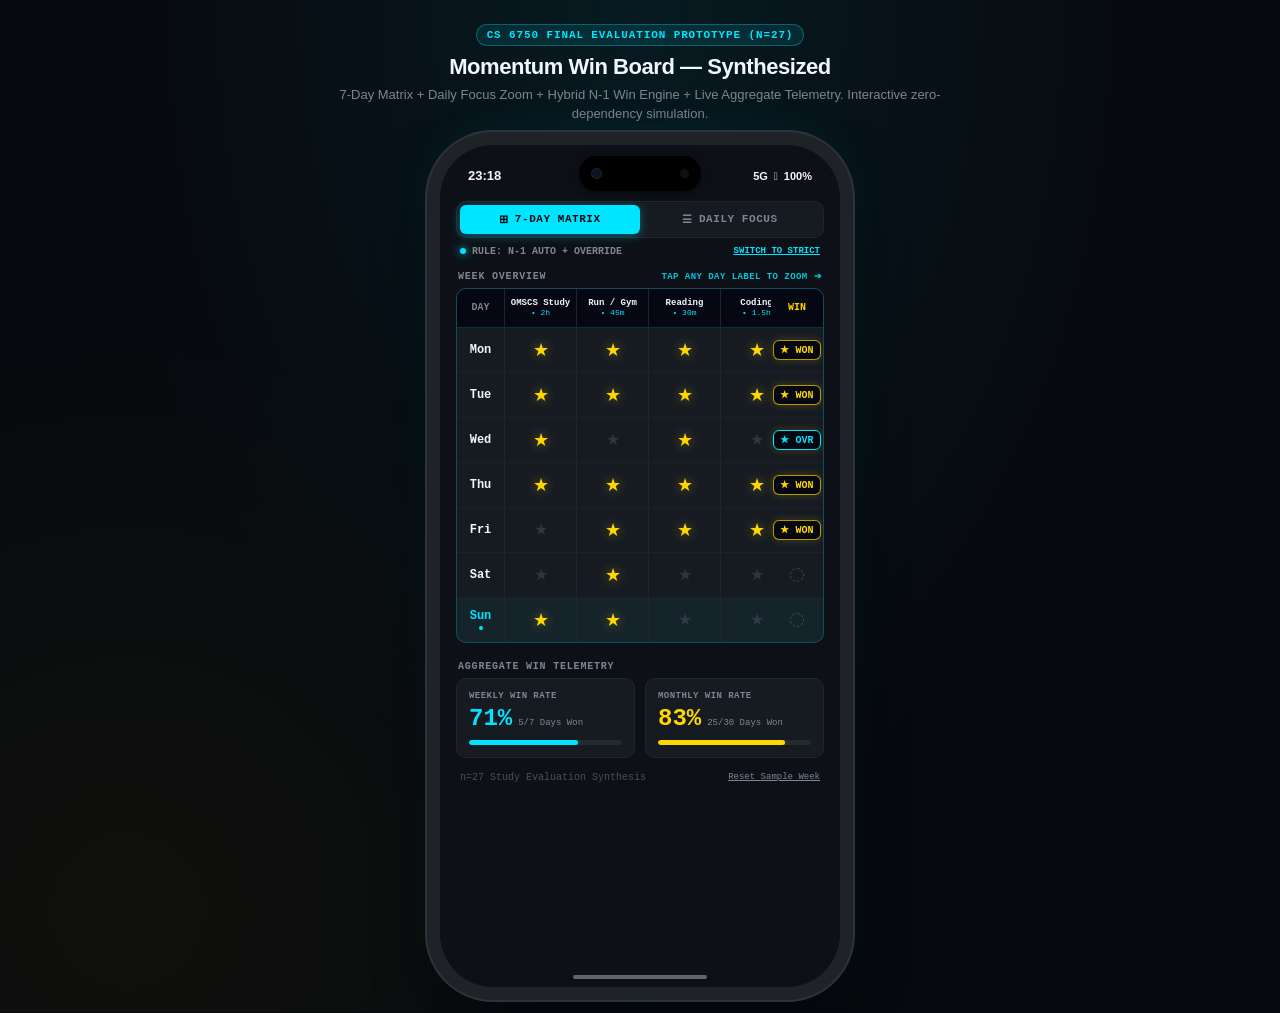
==== commit 9212b692: "feat: set win board prototype as root index.html" ====
--- a/index.html
+++ b/index.html
@@ -1,226 +1,1506 @@
-<!doctype html>
+<!DOCTYPE html>
 <html lang="en">
-  <head>
-    <meta charset="utf-8" />
-    <meta name="viewport" content="width=device-width, initial-scale=1" />
-    <meta
-      name="description"
-      content="Momentum: a tactical consistency system to win your day with clarity, discipline, and momentum."
-    />
-    <title>Momentum | Tactical Consistency System</title>
-    <link rel="preconnect" href="https://fonts.googleapis.com" />
-    <link rel="preconnect" href="https://fonts.gstatic.com" crossorigin />
-    <link
-      href="https://fonts.googleapis.com/css2?family=Space+Grotesk:wght@400;500;700&family=IBM+Plex+Mono:wght@400;500;700&display=swap"
-      rel="stylesheet"
-    />
-    <link rel="stylesheet" href="./styles.css" />
-  </head>
-  <body>
-    <a class="skip-link" href="#main-content">Skip to content</a>
-
-    <header class="site-header">
-      <div class="container nav-wrap">
-        <a href="#" class="brand" aria-label="Momentum home">
-          <img
-            class="brand-icon"
-            src="./assets/logos/momentum-icon.png"
-            alt="Momentum logo icon"
-            width="32"
-            height="32"
-          />
-          <span class="brand-text">Momentum</span>
-        </a>
-        <nav aria-label="Primary navigation">
-          <ul class="nav-links">
-            <li><a href="#features">Features</a></li>
-            <li><a href="#pricing">Pricing</a></li>
-            <li><a href="#faq">FAQ</a></li>
-          </ul>
-        </nav>
-        <a data-appstore-cta class="btn btn-small btn-primary" href="#">
-          Download on the App Store
-        </a>
+<head>
+  <meta charset="UTF-8">
+  <meta name="viewport" content="width=device-width, initial-scale=1.0, maximum-scale=1.0, user-scalable=no, viewport-fit=cover">
+  <title>Momentum Win Board — CS 6750 Final Prototype</title>
+  <style>
+    /* ==========================================================================
+       Midnight Research Design Tokens (Strict Congruency with MomentumTheme.swift)
+       ========================================================================== */
+    :root {
+      --bg-outer: #07090e;
+      --bg-canvas: #0d1117;
+      --bg-card: #161b22;
+      --bg-card-subtle: #0d1525;
+      --bg-navy-deep: #050811;
+      --border-subtle: #21262d;
+      --border-highlight: rgba(0, 229, 255, 0.28);
+      --border-glow: rgba(0, 229, 255, 0.6);
+      --cyan: #00e5ff;
+      --cyan-dim: rgba(0, 229, 255, 0.15);
+      --gold: #ffd700;
+      --gold-dim: rgba(255, 215, 0, 0.18);
+      --gold-glow: rgba(255, 215, 0, 0.45);
+      --text-main: #f0f6fc;
+      --text-dim: #7d8590;
+      --text-muted: #484f58;
+      --font-mono: "SF Mono", "JetBrains Mono", ui-monospace, Menlo, Consolas, monospace;
+      --font-sans: -apple-system, BlinkMacSystemFont, "SF Pro Display", "SF Pro Text", "Segoe UI", Roboto, sans-serif;
+      --radius-sm: 6px;
+      --radius-md: 10px;
+      --radius-lg: 16px;
+      --radius-device: 54px;
+      --transition-spring: 0.32s cubic-bezier(0.175, 0.885, 0.32, 1.275);
+      --transition-smooth: 0.22s ease;
+    }
+
+    * {
+      box-sizing: border-box;
+      margin: 0;
+      padding: 0;
+      -webkit-tap-highlight-color: transparent;
+      user-select: none;
+    }
+
+    body {
+      background-color: var(--bg-outer);
+      color: var(--text-main);
+      font-family: var(--font-sans);
+      min-height: 100vh;
+      display: flex;
+      flex-direction: column;
+      align-items: center;
+      justify-content: center;
+      padding: 24px 16px;
+      background-image: 
+        radial-gradient(ellipse at 50% 0%, rgba(0, 229, 255, 0.08) 0%, transparent 60%),
+        radial-gradient(circle at 10% 90%, rgba(255, 215, 0, 0.04) 0%, transparent 40%);
+    }
+
+    /* Ambient Banner on Desktop */
+    .desktop-header {
+      text-align: center;
+      margin-bottom: 20px;
+      max-width: 620px;
+    }
+    .desktop-tag {
+      display: inline-flex;
+      align-items: center;
+      gap: 6px;
+      padding: 4px 10px;
+      border-radius: 999px;
+      background: rgba(0, 229, 255, 0.1);
+      border: 1px solid rgba(0, 229, 255, 0.3);
+      color: var(--cyan);
+      font-family: var(--font-mono);
+      font-size: 11px;
+      font-weight: 700;
+      letter-spacing: 0.08em;
+      text-transform: uppercase;
+      margin-bottom: 8px;
+    }
+    .desktop-title {
+      font-size: 22px;
+      font-weight: 700;
+      letter-spacing: -0.02em;
+      margin-bottom: 6px;
+    }
+    .desktop-subtitle {
+      font-size: 13px;
+      color: var(--text-dim);
+      line-height: 1.45;
+    }
+
+    /* ==========================================================================
+       iPhone 16 Pro Viewport Mockup Container
+       ========================================================================== */
+    .device-frame {
+      width: 402px;
+      height: 844px;
+      background: var(--bg-canvas);
+      border-radius: var(--radius-device);
+      box-shadow: 
+        0 0 0 12px #1f2328,
+        0 0 0 14px #2d333b,
+        0 24px 60px rgba(0, 0, 0, 0.8),
+        0 0 50px rgba(0, 229, 255, 0.12);
+      position: relative;
+      overflow: hidden;
+      display: flex;
+      flex-direction: column;
+      border: 1px solid rgba(255, 255, 255, 0.08);
+    }
+
+    /* Dynamic Island */
+    .dynamic-island {
+      position: absolute;
+      top: 11px;
+      left: 50%;
+      transform: translateX(-50%);
+      width: 122px;
+      height: 35px;
+      background: #000;
+      border-radius: 20px;
+      z-index: 100;
+      display: flex;
+      align-items: center;
+      justify-content: space-between;
+      padding: 0 12px;
+      box-shadow: 0 2px 8px rgba(0, 0, 0, 0.6);
+    }
+    .island-camera {
+      width: 11px;
+      height: 11px;
+      border-radius: 50%;
+      background: #0c1222;
+      border: 1px solid #1c2738;
+    }
+    .island-sensor {
+      width: 9px;
+      height: 9px;
+      border-radius: 50%;
+      background: #111;
+    }
+
+    /* iOS Status Bar */
+    .status-bar {
+      height: 48px;
+      padding: 14px 28px 0;
+      display: flex;
+      align-items: center;
+      justify-content: space-between;
+      font-size: 13px;
+      font-weight: 600;
+      font-family: var(--font-sans);
+      color: var(--text-main);
+      z-index: 50;
+    }
+    .status-icons {
+      display: flex;
+      gap: 6px;
+      align-items: center;
+      font-size: 11px;
+    }
+
+    /* Scrollable App Viewport */
+    .app-screen {
+      flex: 1;
+      overflow-y: auto;
+      overflow-x: hidden;
+      padding: 8px 16px 28px;
+      display: flex;
+      flex-direction: column;
+      gap: 14px;
+      scroll-behavior: smooth;
+    }
+    .app-screen::-webkit-scrollbar {
+      display: none;
+    }
+
+    /* Home Indicator */
+    .home-indicator {
+      position: absolute;
+      bottom: 8px;
+      left: 50%;
+      transform: translateX(-50%);
+      width: 134px;
+      height: 4px;
+      background: rgba(255, 255, 255, 0.35);
+      border-radius: 2px;
+      z-index: 100;
+    }
+
+    /* ==========================================================================
+       Component: Top View-Mode Segmented Control
+       ========================================================================== */
+    .mode-selector-wrap {
+      display: flex;
+      flex-direction: column;
+      gap: 8px;
+    }
+    .segmented-control {
+      position: relative;
+      display: grid;
+      grid-template-columns: 1fr 1fr;
+      background: var(--bg-card);
+      padding: 3px;
+      border-radius: var(--radius-md);
+      border: 1px solid var(--border-subtle);
+    }
+    .segmented-slider {
+      position: absolute;
+      top: 3px;
+      bottom: 3px;
+      left: 3px;
+      width: calc(50% - 3px);
+      background: var(--cyan);
+      border-radius: var(--radius-sm);
+      transition: transform var(--transition-spring);
+      z-index: 1;
+      box-shadow: 0 2px 10px rgba(0, 229, 255, 0.35);
+    }
+    .segmented-btn {
+      position: relative;
+      z-index: 2;
+      background: none;
+      border: none;
+      padding: 8px 12px;
+      font-family: var(--font-mono);
+      font-size: 11px;
+      font-weight: 700;
+      letter-spacing: 0.05em;
+      color: var(--text-dim);
+      cursor: pointer;
+      display: flex;
+      align-items: center;
+      justify-content: center;
+      gap: 6px;
+      transition: color var(--transition-smooth);
+    }
+    .segmented-btn.active {
+      color: var(--bg-navy-deep);
+    }
+
+    /* Sub-bar: Rule indicator & switch */
+    .rule-bar {
+      display: flex;
+      align-items: center;
+      justify-content: space-between;
+      padding: 0 4px;
+      font-size: 10px;
+      font-family: var(--font-mono);
+    }
+    .rule-status {
+      display: flex;
+      align-items: center;
+      gap: 6px;
+      color: var(--text-dim);
+      font-weight: 700;
+    }
+    .rule-dot {
+      width: 6px;
+      height: 6px;
+      border-radius: 50%;
+      background: var(--cyan);
+      box-shadow: 0 0 8px var(--cyan);
+    }
+    .rule-toggle-btn {
+      background: none;
+      border: none;
+      color: var(--cyan);
+      font-family: var(--font-mono);
+      font-size: 9px;
+      font-weight: 700;
+      text-decoration: underline;
+      cursor: pointer;
+    }
+
+    /* ==========================================================================
+       View Mode A: 7-Day Matrix Grid
+       ========================================================================== */
+    .matrix-section {
+      display: flex;
+      flex-direction: column;
+      gap: 6px;
+      animation: fadeIn 0.25s ease-out;
+    }
+    .section-label-bar {
+      display: flex;
+      align-items: center;
+      justify-content: space-between;
+      padding: 0 2px;
+      font-family: var(--font-mono);
+    }
+    .section-title {
+      font-size: 10px;
+      font-weight: 700;
+      color: var(--text-dim);
+      letter-spacing: 0.08em;
+    }
+    .section-hint {
+      font-size: 9px;
+      font-weight: 700;
+      color: var(--cyan);
+      opacity: 0.85;
+      letter-spacing: 0.05em;
+    }
+
+    .matrix-table-card {
+      background: var(--bg-card);
+      border-radius: var(--radius-md);
+      border: 1px solid rgba(0, 229, 255, 0.25);
+      overflow: hidden;
+      display: flex;
+      flex-direction: column;
+    }
+
+    .matrix-header-row {
+      display: flex;
+      background: rgba(5, 8, 17, 0.95);
+      border-bottom: 1px solid rgba(0, 229, 255, 0.2);
+    }
+    .matrix-day-th {
+      width: 48px;
+      flex-shrink: 0;
+      display: flex;
+      align-items: center;
+      justify-content: center;
+      font-family: var(--font-mono);
+      font-size: 10px;
+      font-weight: 700;
+      color: var(--text-dim);
+      border-right: 1px solid var(--border-subtle);
+      height: 38px;
+    }
+    .matrix-goals-scroll-th {
+      flex: 1;
+      display: flex;
+      overflow-x: auto;
+      scrollbar-width: none;
+    }
+    .matrix-goals-scroll-th::-webkit-scrollbar { display: none; }
+    .matrix-goal-col-th {
+      width: 72px;
+      flex-shrink: 0;
+      padding: 4px 6px;
+      display: flex;
+      flex-direction: column;
+      justify-content: center;
+      align-items: center;
+      border-right: 1px solid var(--border-subtle);
+      text-align: center;
+      height: 38px;
+    }
+    .matrix-goal-col-title {
+      font-family: var(--font-mono);
+      font-size: 9px;
+      font-weight: 700;
+      color: var(--text-main);
+      white-space: nowrap;
+      overflow: hidden;
+      text-overflow: ellipsis;
+      max-width: 66px;
+    }
+    .matrix-goal-col-dur {
+      font-family: var(--font-mono);
+      font-size: 8px;
+      color: var(--cyan);
+    }
+    .matrix-win-th {
+      width: 52px;
+      flex-shrink: 0;
+      display: flex;
+      align-items: center;
+      justify-content: center;
+      font-family: var(--font-mono);
+      font-size: 10px;
+      font-weight: 700;
+      color: var(--gold);
+      height: 38px;
+    }
+
+    /* Day Rows */
+    .matrix-row {
+      display: flex;
+      border-bottom: 1px solid rgba(33, 38, 45, 0.6);
+      transition: background 0.15s ease;
+    }
+    .matrix-row:last-child {
+      border-bottom: none;
+    }
+    .matrix-row.is-today {
+      background: rgba(0, 229, 255, 0.04);
+    }
+    .matrix-day-btn {
+      width: 48px;
+      flex-shrink: 0;
+      background: none;
+      border: none;
+      border-right: 1px solid var(--border-subtle);
+      display: flex;
+      flex-direction: column;
+      align-items: center;
+      justify-content: center;
+      gap: 3px;
+      cursor: pointer;
+      padding: 8px 0;
+      transition: background var(--transition-smooth);
+    }
+    .matrix-day-btn:hover {
+      background: rgba(0, 229, 255, 0.1);
+    }
+    .matrix-day-code {
+      font-family: var(--font-mono);
+      font-size: 12px;
+      font-weight: 700;
+      color: var(--text-main);
+    }
+    .matrix-day-btn.today .matrix-day-code {
+      color: var(--cyan);
+    }
+    .matrix-day-dot {
+      width: 4px;
+      height: 4px;
+      border-radius: 50%;
+      background: var(--cyan);
+    }
+    .matrix-row-goals {
+      flex: 1;
+      display: flex;
+      overflow-x: auto;
+      scrollbar-width: none;
+    }
+    .matrix-row-goals::-webkit-scrollbar { display: none; }
+    .matrix-star-cell {
+      width: 72px;
+      flex-shrink: 0;
+      height: 44px;
+      display: flex;
+      align-items: center;
+      justify-content: center;
+      border-right: 1px solid var(--border-subtle);
+      cursor: pointer;
+      background: none;
+      border-top: none;
+      border-bottom: none;
+      border-left: none;
+    }
+    .star-icon {
+      font-size: 16px;
+      color: rgba(125, 133, 144, 0.25);
+      transition: all var(--transition-spring);
+    }
+    .matrix-star-cell.active .star-icon {
+      color: var(--gold);
+      text-shadow: 0 0 10px var(--gold-glow);
+      transform: scale(1.15);
+    }
+
+    .matrix-win-cell {
+      width: 52px;
+      flex-shrink: 0;
+      display: flex;
+      align-items: center;
+      justify-content: center;
+      cursor: pointer;
+      background: none;
+      border: none;
+    }
+    .win-badge-pill {
+      display: inline-flex;
+      align-items: center;
+      gap: 3px;
+      padding: 3px 6px;
+      border-radius: var(--radius-sm);
+      background: var(--bg-navy-deep);
+      border: 1px solid rgba(255, 215, 0, 0.7);
+      color: var(--gold);
+      font-size: 10px;
+      font-family: var(--font-mono);
+      font-weight: 700;
+      box-shadow: 0 0 8px rgba(255, 215, 0, 0.2);
+    }
+    .win-badge-pill.ovr {
+      border-color: var(--cyan);
+      color: var(--cyan);
+    }
+    .win-empty-circle {
+      width: 14px;
+      height: 14px;
+      border-radius: 50%;
+      border: 1.5px dashed rgba(125, 133, 144, 0.4);
+    }
+
+    /* ==========================================================================
+       View Mode B: Daily Focus (Vertical 3-Column + Date Pills)
+       ========================================================================== */
+    .daily-section {
+      display: flex;
+      flex-direction: column;
+      gap: 12px;
+      animation: fadeIn 0.25s ease-out;
+    }
+
+    /* Date-Selector Pill Bar */
+    .date-pill-bar {
+      display: flex;
+      gap: 6px;
+      overflow-x: auto;
+      scrollbar-width: none;
+      padding: 2px 0;
+    }
+    .date-pill-bar::-webkit-scrollbar { display: none; }
+    .date-pill {
+      flex: 1;
+      min-width: 44px;
+      height: 44px;
+      background: var(--bg-card);
+      border: 1px solid var(--border-subtle);
+      border-radius: var(--radius-sm);
+      display: flex;
+      flex-direction: column;
+      align-items: center;
+      justify-content: center;
+      gap: 2px;
+      cursor: pointer;
+      transition: all var(--transition-smooth);
+    }
+    .date-pill:hover {
+      border-color: rgba(0, 229, 255, 0.4);
+    }
+    .date-pill.active {
+      background: var(--cyan);
+      border-color: var(--cyan);
+      box-shadow: 0 2px 10px rgba(0, 229, 255, 0.35);
+    }
+    .date-pill-day {
+      font-family: var(--font-mono);
+      font-size: 11px;
+      font-weight: 700;
+      color: var(--text-dim);
+    }
+    .date-pill.active .date-pill-day {
+      color: var(--bg-navy-deep);
+    }
+    .date-pill.is-today .date-pill-day {
+      color: var(--cyan);
+    }
+    .date-pill.active.is-today .date-pill-day {
+      color: var(--bg-navy-deep);
+    }
+    .date-pill-win-icon {
+      font-size: 8px;
+      color: var(--gold);
+    }
+    .date-pill.active .date-pill-win-icon {
+      color: var(--bg-navy-deep);
+    }
+
+    /* 3-Column Goals Card */
+    .daily-card {
+      background: var(--bg-card);
+      border-radius: var(--radius-md);
+      border: 1px solid var(--border-subtle);
+      overflow: hidden;
+    }
+    .daily-table-header {
+      display: grid;
+      grid-template-columns: 1fr 54px 64px;
+      padding: 10px 14px;
+      background: rgba(5, 8, 17, 0.85);
+      border-bottom: 1px solid rgba(255, 255, 255, 0.05);
+      font-family: var(--font-mono);
+      font-size: 10px;
+      font-weight: 700;
+      color: var(--text-dim);
+      letter-spacing: 0.05em;
+    }
+    .daily-th-status { text-align: center; }
+    .daily-th-streak { text-align: right; color: var(--cyan); }
+
+    .daily-goal-row {
+      display: grid;
+      grid-template-columns: 1fr 54px 64px;
+      align-items: center;
+      padding: 10px 14px;
+      border-bottom: 1px solid rgba(255, 255, 255, 0.05);
+      transition: background var(--transition-smooth);
+    }
+    .daily-goal-row:last-child { border-bottom: none; }
+    .daily-goal-row:hover { background: rgba(255, 255, 255, 0.02); }
+
+    .daily-goal-meta {
+      display: flex;
+      flex-direction: column;
+      gap: 2px;
+    }
+    .daily-goal-title-wrap {
+      display: flex;
+      align-items: center;
+      gap: 8px;
+    }
+    .daily-goal-idx {
+      font-family: var(--font-mono);
+      font-size: 10px;
+      font-weight: 700;
+      color: rgba(125, 133, 144, 0.6);
+    }
+    .daily-goal-name {
+      font-size: 13px;
+      font-weight: 600;
+      color: var(--text-main);
+    }
+    .editable {
+      cursor: pointer;
+      transition: all 0.15s ease;
+    }
+    .editable:hover {
+      color: var(--cyan) !important;
+    }
+    .edit-icon {
+      font-size: 10px;
+      color: var(--cyan);
+      opacity: 0.6;
+      margin-left: 4px;
+    }
+    .add-goal-btn {
+      width: calc(100% - 24px);
+      margin: 8px 12px 10px;
+      padding: 8px 12px;
+      background: rgba(0, 229, 255, 0.05);
+      border: 1px dashed rgba(0, 229, 255, 0.35);
+      border-radius: var(--radius-sm);
+      color: var(--cyan);
+      font-family: var(--font-mono);
+      font-size: 10px;
+      font-weight: 700;
+      cursor: pointer;
+      text-align: center;
+      transition: all 0.2s ease;
+      display: block;
+    }
+    .add-goal-btn:hover {
+      background: rgba(0, 229, 255, 0.12);
+      border-color: var(--cyan);
+    }
+    .daily-goal-dur {
+      display: flex;
+      align-items: center;
+      gap: 4px;
+      font-family: var(--font-mono);
+      font-size: 10px;
+      color: var(--cyan);
+      margin-left: 20px;
+    }
+
+    .daily-star-btn {
+      background: none;
+      border: none;
+      cursor: pointer;
+      display: flex;
+      align-items: center;
+      justify-content: center;
+      height: 38px;
+    }
+    .daily-star-btn .star-icon {
+      font-size: 22px;
+    }
+    .daily-star-btn.active .star-icon {
+      color: var(--gold);
+      text-shadow: 0 0 12px var(--gold-glow);
+      transform: scale(1.18);
+    }
+
+    .daily-streak-badge {
+      justify-self: end;
+      display: inline-flex;
+      align-items: center;
+      gap: 3px;
+      padding: 3px 7px;
+      border-radius: var(--radius-sm);
+      font-family: var(--font-mono);
+      font-size: 12px;
+      font-weight: 700;
+      background: var(--bg-navy-deep);
+      border: 1px solid var(--border-subtle);
+      color: var(--text-dim);
+    }
+    .daily-streak-badge.active {
+      border-color: rgba(0, 229, 255, 0.4);
+      color: var(--text-main);
+    }
+    .daily-streak-badge.active span {
+      color: var(--gold);
+    }
+
+    /* ==========================================================================
+       Component: Prominent Hybrid "Did You Win The Day?" Button
+       ========================================================================== */
+    .win-day-control {
+      width: 100%;
+      background: var(--bg-card);
+      border: 1px solid var(--border-subtle);
+      border-radius: var(--radius-md);
+      padding: 12px 14px;
+      display: flex;
+      align-items: center;
+      gap: 12px;
+      cursor: pointer;
+      text-align: left;
+      transition: all var(--transition-smooth);
+    }
+    .win-day-control:hover {
+      border-color: rgba(0, 229, 255, 0.4);
+    }
+    .win-day-control.won {
+      background: var(--bg-card-subtle);
+      border-color: rgba(0, 229, 255, 0.85);
+      box-shadow: 0 0 18px rgba(0, 229, 255, 0.15);
+    }
+    .win-day-icon {
+      font-size: 24px;
+      color: rgba(125, 133, 144, 0.4);
+      transition: all var(--transition-spring);
+    }
+    .win-day-control.won .win-day-icon {
+      color: var(--gold);
+      text-shadow: 0 0 12px var(--gold-glow);
+      transform: scale(1.15);
+    }
+    .win-day-text-wrap {
+      flex: 1;
+      display: flex;
+      flex-direction: column;
+      gap: 2px;
+    }
+    .win-day-title {
+      font-family: var(--font-mono);
+      font-size: 13px;
+      font-weight: 700;
+      color: var(--text-main);
+    }
+    .win-day-control.won .win-day-title {
+      color: var(--cyan);
+    }
+    .win-day-subtitle {
+      font-family: var(--font-mono);
+      font-size: 10px;
+      color: var(--text-dim);
+    }
+    .win-day-status-pill {
+      font-family: var(--font-mono);
+      font-size: 10px;
+      font-weight: 700;
+      padding: 4px 8px;
+      border-radius: var(--radius-sm);
+      background: var(--bg-navy-deep);
+      color: var(--cyan);
+      border: 1px solid rgba(0, 229, 255, 0.3);
+      display: flex;
+      align-items: center;
+      gap: 4px;
+    }
+    .win-day-claim-pill {
+      font-family: var(--font-mono);
+      font-size: 10px;
+      font-weight: 700;
+      padding: 5px 10px;
+      border-radius: var(--radius-sm);
+      background: rgba(0, 229, 255, 0.1);
+      color: var(--cyan);
+      border: 1px solid rgba(0, 229, 255, 0.4);
+    }
+
+    /* ==========================================================================
+       Component: Persistent Aggregate Telemetry Footer
+       ========================================================================== */
+    .telemetry-footer {
+      display: flex;
+      flex-direction: column;
+      gap: 6px;
+      margin-top: 4px;
+    }
+    .telemetry-grid {
+      display: grid;
+      grid-template-columns: 1fr 1fr;
+      gap: 10px;
+    }
+    .telemetry-card {
+      background: var(--bg-card);
+      border: 1px solid var(--border-subtle);
+      border-radius: var(--radius-md);
+      padding: 12px;
+      display: flex;
+      flex-direction: column;
+      gap: 4px;
+    }
+    .telemetry-header {
+      font-family: var(--font-mono);
+      font-size: 9px;
+      font-weight: 700;
+      color: var(--text-dim);
+      letter-spacing: 0.05em;
+    }
+    .telemetry-val-row {
+      display: flex;
+      align-items: baseline;
+      gap: 6px;
+    }
+    .telemetry-pct {
+      font-family: var(--font-mono);
+      font-size: 24px;
+      font-weight: 700;
+    }
+    .telemetry-pct.cyan { color: var(--cyan); }
+    .telemetry-pct.gold { color: var(--gold); }
+    .telemetry-sub {
+      font-family: var(--font-mono);
+      font-size: 9px;
+      color: var(--text-dim);
+    }
+    .progress-track {
+      width: 100%;
+      height: 5px;
+      border-radius: 3px;
+      background: rgba(255, 255, 255, 0.06);
+      overflow: hidden;
+      margin-top: 4px;
+    }
+    .progress-fill {
+      height: 100%;
+      border-radius: 3px;
+      transition: width var(--transition-spring);
+    }
+    .progress-fill.cyan {
+      background: var(--cyan);
+      box-shadow: 0 0 8px rgba(0, 229, 255, 0.4);
+    }
+    .progress-fill.gold {
+      background: var(--gold);
+      box-shadow: 0 0 8px rgba(255, 215, 0, 0.4);
+    }
+
+    /* Footer Meta / Demo Reset Controls */
+    .demo-controls-bar {
+      display: flex;
+      align-items: center;
+      justify-content: space-between;
+      padding: 8px 4px 0;
+      font-family: var(--font-mono);
+      font-size: 10px;
+      color: var(--text-muted);
+    }
+    .demo-reset-btn {
+      background: none;
+      border: none;
+      color: var(--text-dim);
+      font-family: var(--font-mono);
+      font-size: 9px;
+      cursor: pointer;
+      text-decoration: underline;
+    }
+    .demo-reset-btn:hover { color: var(--cyan); }
+
+    /* Keyframes */
+    @keyframes fadeIn {
+      from { opacity: 0; transform: translateY(4px); }
+      to { opacity: 1; transform: translateY(0); }
+    }
+    @keyframes popAnim {
+      0% { transform: scale(0.9); }
+      50% { transform: scale(1.25); }
+      100% { transform: scale(1); }
+    }
+    .pop {
+      animation: popAnim 0.22s ease-out;
+    }
+
+    /* ==========================================================================
+       Responsive: Edge-to-Edge on Mobile Viewports
+       ========================================================================== */
+    @media (max-width: 480px) {
+      body {
+        padding: 0;
+        justify-content: flex-start;
+        background: var(--bg-canvas);
+      }
+      .desktop-header {
+        display: none;
+      }
+      .device-frame {
+        width: 100vw;
+        height: 100vh;
+        border-radius: 0;
+        box-shadow: none;
+        border: none;
+      }
+      .dynamic-island {
+        display: none;
+      }
+      .home-indicator {
+        bottom: 4px;
+      }
+      .status-bar {
+        padding-top: 8px;
+        height: 38px;
+      }
+    }
+  </style>
+</head>
+<body>
+
+  <!-- Desktop Presentation Banner -->
+  <header class="desktop-header">
+    <div class="desktop-tag">CS 6750 Final Evaluation Prototype (n=27)</div>
+    <h1 class="desktop-title">Momentum Win Board — Synthesized</h1>
+    <p class="desktop-subtitle">
+      7-Day Matrix + Daily Focus Zoom + Hybrid N-1 Win Engine + Live Aggregate Telemetry.
+      Interactive zero-dependency simulation.
+    </p>
+  </header>
+
+  <!-- iPhone 16 Pro Viewport Container -->
+  <div class="device-frame">
+    <!-- Dynamic Island -->
+    <div class="dynamic-island">
+      <div class="island-camera"></div>
+      <div class="island-sensor"></div>
+    </div>
+
+    <!-- Status Bar -->
+    <div class="status-bar">
+      <span id="current-time">9:41</span>
+      <div class="status-icons">
+        <span>5G</span>
+        <span>􀛨</span>
+        <span>100%</span>
       </div>
-    </header>
-
-    <main id="main-content">
-      <section class="hero section">
-        <div class="hero-bg-grid" aria-hidden="true"></div>
-        <div class="hero-glow hero-glow-a" aria-hidden="true"></div>
-        <div class="hero-glow hero-glow-b" aria-hidden="true"></div>
-        <div class="container hero-layout">
-          <div class="hero-copy reveal">
-            <img
-              class="hero-wordmark"
-              src="./assets/logos/momentum-wordmark.png"
-              alt="Momentum"
-              loading="eager"
-            />
-            <p class="eyebrow">mntm.io</p>
-            <h1>Build consistency you can measure.</h1>
-            <p class="lede">
-              Momentum is your tactical operating system for daily execution:
-              lock your priorities, scan your progress, and keep winning.
-            </p>
-            <div class="cta-row">
-              <a data-appstore-cta class="btn btn-primary" href="#"
-                >Download on the App Store</a
-              >
-              <a class="btn btn-ghost" href="#features">See how it works</a>
+    </div>
+
+    <!-- Active App Screen -->
+    <main class="app-screen">
+
+      <!-- TIER 1: TOP MODE SEGMENTED CONTROL & RULE STATUS -->
+      <section class="mode-selector-wrap">
+        <div class="segmented-control">
+          <div class="segmented-slider" id="mode-slider"></div>
+          <button class="segmented-btn active" id="btn-mode-matrix" onclick="setViewMode('matrix')">
+            <span>⊞</span> 7-DAY MATRIX
+          </button>
+          <button class="segmented-btn" id="btn-mode-daily" onclick="setViewMode('daily')">
+            <span>☰</span> DAILY FOCUS
+          </button>
+        </div>
+
+        <div class="rule-bar">
+          <div class="rule-status">
+            <div class="rule-dot" id="rule-dot"></div>
+            <span id="rule-label">RULE: N-1 AUTO + OVERRIDE</span>
+          </div>
+          <button class="rule-toggle-btn" id="rule-toggle-btn" onclick="toggleHybridRule()">
+            SWITCH TO STRICT
+          </button>
+        </div>
+      </section>
+
+      <!-- VIEW MODE A: 7-DAY MATRIX GRID -->
+      <section class="matrix-section" id="view-matrix">
+        <div class="section-label-bar">
+          <span class="section-title">WEEK OVERVIEW</span>
+          <span class="section-hint">TAP ANY DAY LABEL TO ZOOM ➔</span>
+        </div>
+
+        <div class="matrix-table-card">
+          <!-- Table Header -->
+          <div class="matrix-header-row">
+            <div class="matrix-day-th">DAY</div>
+            <div class="matrix-goals-scroll-th" id="matrix-goals-header">
+              <!-- Dynamically populated goal headers -->
             </div>
-            <ul class="signal-row" aria-label="Key metrics">
-              <li><span>Offline-first</span></li>
-              <li><span>On-device AI support</span></li>
-              <li><span>Built for discipline</span></li>
-            </ul>
+            <div class="matrix-win-th">WIN</div>
           </div>
-          <div class="hero-panel reveal" aria-label="Momentum tactical board preview">
-            <div class="panel-head">
-              <span>TACTICAL BOARD</span>
-              <span class="status-chip">LIVE</span>
-            </div>
-            <div class="board">
-              <div class="board-row">
-                <span>Training</span><span class="dot complete"></span>
-              </div>
-              <div class="board-row">
-                <span>Deep Work</span><span class="dot complete"></span>
-              </div>
-              <div class="board-row">
-                <span>Journal</span><span class="dot partial"></span>
-              </div>
-              <div class="board-row">
-                <span>Recovery</span><span class="dot pending"></span>
-              </div>
-            </div>
-            <p class="panel-foot">Win Threshold: 3 / 4</p>
+
+          <!-- 7 Day Rows (Mon .. Sun) -->
+          <div id="matrix-rows-container">
+            <!-- Dynamically populated day rows -->
           </div>
         </div>
       </section>
 
-      <section class="section app-preview">
-        <div class="container">
-          <div class="section-head reveal">
-            <p class="eyebrow">In App</p>
-            <h2>Built for focused execution.</h2>
+      <!-- VIEW MODE B: DAILY FOCUS (Vertical 3-Column + Date Pills) -->
+      <section class="daily-section" id="view-daily" style="display: none;">
+        <!-- Horizontal Date-Selector Pill Bar -->
+        <div class="date-pill-bar" id="daily-date-pills">
+          <!-- Dynamically populated date pills -->
+        </div>
+
+        <!-- 3-Column Goals Card -->
+        <div class="daily-card">
+          <div class="daily-table-header">
+            <div>GOAL / TARGET</div>
+            <div class="daily-th-status">STATUS</div>
+            <div class="daily-th-streak">STREAK</div>
           </div>
-          <div class="preview-grid">
-            <figure class="preview-card reveal">
-              <img
-                src="./assets/screenshots/momentum-01.png"
-                alt="Momentum app screen preview in iOS Simulator"
-                loading="lazy"
-              />
-            </figure>
-            <figure class="preview-card reveal">
-              <img
-                src="./assets/screenshots/momentum-02.png"
-                alt="Momentum app screen showing tactical interface"
-                loading="lazy"
-              />
-            </figure>
+          <div id="daily-goals-container">
+            <!-- Dynamically populated goal rows -->
+          </div>
+          <button class="add-goal-btn" onclick="addNewGoal()">+ ADD PROTOCOL GOAL</button>
+        </div>
+
+        <!-- Prominent Hybrid "Did You Win The Day?" Control -->
+        <button class="win-day-control" id="daily-win-btn" onclick="toggleWinForSelectedDay()">
+          <div class="win-day-icon" id="daily-win-star">★</div>
+          <div class="win-day-text-wrap">
+            <div class="win-day-title" id="daily-win-title">Did you win the day?</div>
+            <div class="win-day-subtitle" id="daily-win-sub">Tap to claim manual win override</div>
+          </div>
+          <div id="daily-win-badge-slot">
+            <div class="win-day-claim-pill">CLAIM WIN</div>
+          </div>
+        </button>
+      </section>
+
+      <!-- TIER 3: PERSISTENT AGGREGATE TELEMETRY FOOTER -->
+      <footer class="telemetry-footer">
+        <div class="section-label-bar">
+          <span class="section-title">AGGREGATE WIN TELEMETRY</span>
+        </div>
+
+        <div class="telemetry-grid">
+          <!-- Weekly Win Card -->
+          <div class="telemetry-card">
+            <div class="telemetry-header">WEEKLY WIN RATE</div>
+            <div class="telemetry-val-row">
+              <span class="telemetry-pct cyan" id="telemetry-weekly-pct">71%</span>
+              <span class="telemetry-sub" id="telemetry-weekly-sub">5/7 Days Won</span>
+            </div>
+            <div class="progress-track">
+              <div class="progress-fill cyan" id="telemetry-weekly-bar" style="width: 71%;"></div>
+            </div>
+          </div>
+
+          <!-- Monthly Win Card -->
+          <div class="telemetry-card">
+            <div class="telemetry-header">MONTHLY WIN RATE</div>
+            <div class="telemetry-val-row">
+              <span class="telemetry-pct gold" id="telemetry-monthly-pct">83%</span>
+              <span class="telemetry-sub" id="telemetry-monthly-sub">25/30 Days Won</span>
+            </div>
+            <div class="progress-track">
+              <div class="progress-fill gold" id="telemetry-monthly-bar" style="width: 83%;"></div>
+            </div>
           </div>
         </div>
-      </section>
-
-      <section id="features" class="section section-dark">
-        <div class="container">
-          <div class="section-head reveal">
-            <p class="eyebrow">Core System</p>
-            <h2>Three pillars. One daily protocol.</h2>
+
+        <div class="demo-controls-bar">
+          <span>n=27 Study Evaluation Synthesis</span>
+          <button class="demo-reset-btn" onclick="resetSampleData()">Reset Sample Week</button>
+        </div>
+      </footer>
+
+    </main>
+
+    <!-- Home Indicator -->
+    <div class="home-indicator"></div>
+  </div>
+
+  <!-- Interactive Simulation Engine -->
+  <script>
+    // --- Audio Haptic Synthesizer (Web Audio API) ---
+    const AudioEngine = {
+      ctx: null,
+      init() {
+        if (!this.ctx) {
+          const AudioContext = window.AudioContext || window.webkitAudioContext;
+          if (AudioContext) this.ctx = new AudioContext();
+        }
+      },
+      click() {
+        try {
+          this.init();
+          if (!this.ctx) return;
+          const osc = this.ctx.createOscillator();
+          const gain = this.ctx.createGain();
+          osc.type = "sine";
+          osc.frequency.setValueAtTime(800, this.ctx.currentTime);
+          osc.frequency.exponentialRampToValueAtTime(300, this.ctx.currentTime + 0.04);
+          gain.gain.setValueAtTime(0.2, this.ctx.currentTime);
+          gain.gain.exponentialRampToValueAtTime(0.01, this.ctx.currentTime + 0.04);
+          osc.connect(gain);
+          gain.connect(this.ctx.destination);
+          osc.start();
+          osc.stop(this.ctx.currentTime + 0.04);
+        } catch(e) {}
+      },
+      win() {
+        try {
+          this.init();
+          if (!this.ctx) return;
+          const now = this.ctx.currentTime;
+          [523.25, 659.25, 783.99, 1046.50].forEach((freq, i) => {
+            const osc = this.ctx.createOscillator();
+            const gain = this.ctx.createGain();
+            osc.type = "triangle";
+            osc.frequency.setValueAtTime(freq, now + i * 0.06);
+            gain.gain.setValueAtTime(0.18, now + i * 0.06);
+            gain.gain.exponentialRampToValueAtTime(0.001, now + i * 0.06 + 0.22);
+            osc.connect(gain);
+            gain.connect(this.ctx.destination);
+            osc.start(now + i * 0.06);
+            osc.stop(now + i * 0.06 + 0.22);
+          });
+        } catch(e) {}
+      }
+    };
+
+    // --- State Model ---
+    const DAYS = ["Mon", "Tue", "Wed", "Thu", "Fri", "Sat", "Sun"];
+    const GOALS = [
+      { id: 0, title: "OMSCS Study", duration: "2h" },
+      { id: 1, title: "Run / Gym", duration: "45m" },
+      { id: 2, title: "Reading", duration: "30m" },
+      { id: 3, title: "Coding", duration: "1.5h" },
+      { id: 4, title: "Hydration", duration: "3L" }
+    ];
+
+    let currentMode = "matrix"; // "matrix" | "daily"
+    let selectedDayIndex = 6; // Default to Sunday (today)
+    let autoNMinusOneEnabled = true;
+
+    // Grid data: 7 days x 5 goals (true/false)
+    let gridData = [
+      [true,  true,  true,  true,  true ], // Mon: 5/5
+      [true,  true,  true,  true,  false], // Tue: 4/5 (N-1 won)
+      [true,  false, true,  false, false], // Wed: 2/5 (manual override won)
+      [true,  true,  true,  true,  true ], // Thu: 5/5
+      [false, true,  true,  true,  true ], // Fri: 4/5 (N-1 won)
+      [false, true,  false, false, true ], // Sat: 2/5 (not won)
+      [true,  true,  false, false, true ]  // Sun: 3/5 (in progress)
+    ];
+
+    // Manual overrides set for day indices
+    let manualOverrides = new Set([2]); // Wed has manual override
+
+    // 23 past days data for 30-day monthly telemetry (approx 83%)
+    const pastMonthlyWinsCount = 20; // 20 wins out of past 23 days
+
+    // --- Core Computation Helpers ---
+    function computeDayStatus(dayIdx) {
+      const goalsCount = GOALS.length;
+      let completed = 0;
+      for (let g = 0; g < goalsCount; g++) {
+        if (gridData[dayIdx][g]) completed++;
+      }
+
+      const threshold = Math.max(1, goalsCount - 1); // N-1 = 4
+      const autoWon = autoNMinusOneEnabled && (completed >= threshold);
+      const manualWon = manualOverrides.has(dayIdx);
+      const isWon = autoWon || manualWon;
+
+      return {
+        completed,
+        total: goalsCount,
+        threshold,
+        autoWon,
+        manualWon,
+        isWon
+      };
+    }
+
+    function calculateStreakForGoal(goalIdx) {
+      let streak = 0;
+      // Count backwards from today (day index 6)
+      for (let d = 6; d >= 0; d--) {
+        if (gridData[d][goalIdx]) {
+          streak++;
+        } else {
+          break;
+        }
+      }
+      // Add simulated prior streak if continuous
+      if (streak === 7) streak += 5;
+      else if (streak >= 3) streak += 2;
+      return streak;
+    }
+
+    function computeAggregateStats() {
+      let weekWins = 0;
+      for (let d = 0; d < 7; d++) {
+        if (computeDayStatus(d).isWon) weekWins++;
+      }
+      const weeklyPct = Math.round((weekWins / 7) * 100);
+
+      const totalMonthlyWins = weekWins + pastMonthlyWinsCount;
+      const totalMonthlyDays = 30;
+      const monthlyPct = Math.round((totalMonthlyWins / totalMonthlyDays) * 100);
+
+      return {
+        weekWins,
+        weeklyPct,
+        totalMonthlyWins,
+        monthlyPct
+      };
+    }
+
+    // --- User Actions ---
+    function setViewMode(mode) {
+      currentMode = mode;
+      const slider = document.getElementById("mode-slider");
+      const btnMatrix = document.getElementById("btn-mode-matrix");
+      const btnDaily = document.getElementById("btn-mode-daily");
+      const viewMatrix = document.getElementById("view-matrix");
+      const viewDaily = document.getElementById("view-daily");
+
+      if (mode === "matrix") {
+        slider.style.transform = "translateX(0)";
+        btnMatrix.classList.add("active");
+        btnDaily.classList.remove("active");
+        viewMatrix.style.display = "flex";
+        viewDaily.style.display = "none";
+      } else {
+        slider.style.transform = "translateX(100%)";
+        btnDaily.classList.add("active");
+        btnMatrix.classList.remove("active");
+        viewDaily.style.display = "flex";
+        viewMatrix.style.display = "none";
+      }
+      AudioEngine.click();
+      renderAll();
+    }
+
+    function zoomToDay(dayIdx) {
+      selectedDayIndex = dayIdx;
+      setViewMode("daily");
+    }
+
+    function selectDailyDay(dayIdx) {
+      selectedDayIndex = dayIdx;
+      AudioEngine.click();
+      renderDailyFocus();
+    }
+
+    function toggleStar(dayIdx, goalIdx, el) {
+      AudioEngine.click();
+      gridData[dayIdx][goalIdx] = !gridData[dayIdx][goalIdx];
+      if (el) {
+        el.classList.add("pop");
+        setTimeout(() => el.classList.remove("pop"), 220);
+      }
+      const status = computeDayStatus(dayIdx);
+      if (status.isWon) AudioEngine.win();
+      renderAll();
+    }
+
+    function toggleWinOverride(dayIdx) {
+      AudioEngine.click();
+      const status = computeDayStatus(dayIdx);
+      if (manualOverrides.has(dayIdx)) {
+        manualOverrides.delete(dayIdx);
+      } else if (!status.autoWon) {
+        manualOverrides.add(dayIdx);
+        AudioEngine.win();
+      }
+      renderAll();
+    }
+
+    function toggleWinForSelectedDay() {
+      toggleWinOverride(selectedDayIndex);
+    }
+
+    function toggleHybridRule() {
+      autoNMinusOneEnabled = !autoNMinusOneEnabled;
+      AudioEngine.click();
+      const ruleLabel = document.getElementById("rule-label");
+      const ruleToggleBtn = document.getElementById("rule-toggle-btn");
+      const ruleDot = document.getElementById("rule-dot");
+
+      if (autoNMinusOneEnabled) {
+        ruleLabel.textContent = "RULE: N-1 AUTO + OVERRIDE";
+        ruleToggleBtn.textContent = "SWITCH TO STRICT";
+        ruleDot.style.background = "var(--cyan)";
+        ruleDot.style.boxShadow = "0 0 8px var(--cyan)";
+      } else {
+        ruleLabel.textContent = "RULE: STRICT MANUAL OVERRIDE";
+        ruleToggleBtn.textContent = "SWITCH TO N-1";
+        ruleDot.style.background = "var(--gold)";
+        ruleDot.style.boxShadow = "0 0 8px var(--gold)";
+      }
+      renderAll();
+    }
+
+    function editGoal(g) {
+      AudioEngine.click();
+      const currentTitle = GOALS[g].title;
+      const currentDuration = GOALS[g].duration;
+      const newTitle = prompt("Edit Goal Title:", currentTitle);
+      if (newTitle !== null && newTitle.trim() !== "") {
+        GOALS[g].title = newTitle.trim();
+        const newDuration = prompt("Target Duration (e.g. 2h, 45m, 1.5h):", currentDuration);
+        if (newDuration !== null && newDuration.trim() !== "") {
+          GOALS[g].duration = newDuration.trim();
+        }
+        renderAll();
+      }
+    }
+
+    function addNewGoal() {
+      AudioEngine.click();
+      const title = prompt("Enter new goal name (e.g. OMSCS Study):");
+      if (title && title.trim() !== "") {
+        const duration = prompt("Target duration (e.g. 1h, 45m):", "1h") || "1h";
+        const newId = GOALS.length;
+        GOALS.push({ id: newId, title: title.trim(), duration: duration.trim() });
+        for (let d = 0; d < 7; d++) {
+          gridData[d].push(false);
+        }
+        renderAll();
+      }
+    }
+
+    function resetSampleData() {
+      AudioEngine.click();
+      GOALS.length = 0;
+      GOALS.push(
+        { id: 0, title: "OMSCS Study", duration: "2h" },
+        { id: 1, title: "Run / Gym", duration: "45m" },
+        { id: 2, title: "Reading", duration: "30m" },
+        { id: 3, title: "Coding", duration: "1.5h" },
+        { id: 4, title: "Hydration", duration: "3L" }
+      );
+      gridData = [
+        [true,  true,  true,  true,  true ],
+        [true,  true,  true,  true,  false],
+        [true,  false, true,  false, false],
+        [true,  true,  true,  true,  true ],
+        [false, true,  true,  true,  true ],
+        [false, true,  false, false, true ],
+        [true,  true,  false, false, true ]
+      ];
+      manualOverrides = new Set([2]);
+      selectedDayIndex = 6;
+      autoNMinusOneEnabled = true;
+      toggleHybridRule();
+      if (!autoNMinusOneEnabled) toggleHybridRule();
+      renderAll();
+    }
+
+    // --- Rendering Pipelines ---
+    function renderMatrix() {
+      // 1. Goal Header Columns
+      const headerContainer = document.getElementById("matrix-goals-header");
+      headerContainer.innerHTML = GOALS.map(g => `
+        <div class="matrix-goal-col-th editable" onclick="editGoal(${g.id})" title="Click to edit goal title and target">
+          <span class="matrix-goal-col-title">${g.title}</span>
+          <span class="matrix-goal-col-dur">• ${g.duration}</span>
+        </div>
+      `).join("");
+
+      // 2. Day Rows
+      const rowsContainer = document.getElementById("matrix-rows-container");
+      rowsContainer.innerHTML = DAYS.map((day, d) => {
+        const isToday = d === 6;
+        const status = computeDayStatus(d);
+
+        const starsHtml = GOALS.map((_, g) => {
+          const isDone = gridData[d][g];
+          return `
+            <button class="matrix-star-cell ${isDone ? 'active' : ''}" 
+                    onclick="toggleStar(${d}, ${g}, this)" 
+                    title="${GOALS[g].title}">
+              <span class="star-icon">★</span>
+            </button>
+          `;
+        }).join("");
+
+        let winHtml = `<div class="win-empty-circle"></div>`;
+        if (status.isWon) {
+          if (status.manualWon) {
+            winHtml = `<span class="win-badge-pill ovr">★ OVR</span>`;
+          } else {
+            winHtml = `<span class="win-badge-pill">★ WON</span>`;
+          }
+        }
+
+        return `
+          <div class="matrix-row ${isToday ? 'is-today' : ''}">
+            <button class="matrix-day-btn ${isToday ? 'today' : ''}" onclick="zoomToDay(${d})" title="Zoom into ${day}">
+              <span class="matrix-day-code">${day}</span>
+              ${isToday ? '<div class="matrix-day-dot"></div>' : ''}
+            </button>
+            <div class="matrix-row-goals">
+              ${starsHtml}
+            </div>
+            <button class="matrix-win-cell" onclick="toggleWinOverride(${d})" title="Toggle win status for ${day}">
+              ${winHtml}
+            </button>
           </div>
-          <div class="feature-grid">
-            <article class="feature-card reveal">
-              <h3>Win Board</h3>
-              <p>
-                Convert intentions into visible execution. Track your daily goals with a board
-                designed for clarity, accountability, and streak momentum.
-              </p>
-            </article>
-            <article class="feature-card reveal">
-              <h3>AI Journal & Scanner</h3>
-              <p>
-                Capture your day fast. Use scanner workflows and AI-assisted reflection to turn
-                raw notes into useful signal, without breaking focus.
-              </p>
-            </article>
-            <article class="feature-card reveal">
-              <h3>Network</h3>
-              <p>
-                Build consistency with trusted people. Add friends, share progress, and stay
-                aligned through social accountability.
-              </p>
-            </article>
+        `;
+      }).join("");
+    }
+
+    function renderDailyFocus() {
+      // 1. Date Pills
+      const pillsContainer = document.getElementById("daily-date-pills");
+      pillsContainer.innerHTML = DAYS.map((day, d) => {
+        const isActive = d === selectedDayIndex;
+        const isToday = d === 6;
+        const status = computeDayStatus(d);
+        return `
+          <button class="date-pill ${isActive ? 'active' : ''} ${isToday ? 'is-today' : ''}" onclick="selectDailyDay(${d})">
+            <span class="date-pill-day">${day}</span>
+            ${status.isWon ? '<span class="date-pill-win-icon">★</span>' : '<span style="height:8px"></span>'}
+          </button>
+        `;
+      }).join("");
+
+      // 2. 3-Column Goals Table
+      const goalsContainer = document.getElementById("daily-goals-container");
+      goalsContainer.innerHTML = GOALS.map((goal, g) => {
+        const isDone = gridData[selectedDayIndex][g];
+        const streak = calculateStreakForGoal(g);
+        const idxStr = String(g + 1).padStart(2, '0');
+
+        return `
+          <div class="daily-goal-row">
+            <div class="daily-goal-meta">
+              <div class="daily-goal-title-wrap">
+                <span class="daily-goal-idx">${idxStr}</span>
+                <span class="daily-goal-name editable" onclick="editGoal(${g})" title="Click to rename goal">${goal.title} <span class="edit-icon">✎</span></span>
+              </div>
+              <div class="daily-goal-dur editable" onclick="editGoal(${g})" title="Click to edit target duration">
+                <span>⏱</span> ${goal.duration}
+              </div>
+            </div>
+
+            <button class="daily-star-btn ${isDone ? 'active' : ''}" onclick="toggleStar(${selectedDayIndex}, ${g}, this)">
+              <span class="star-icon">★</span>
+            </button>
+
+            <div class="daily-streak-badge ${streak > 0 ? 'active' : ''}">
+              <span>🔥</span> ${streak}d
+            </div>
           </div>
-        </div>
-      </section>
-
-      <section id="pricing" class="section pricing">
-        <div class="container pricing-wrap reveal">
-          <p class="eyebrow">Pricing</p>
-          <h2>Free</h2>
-          <p class="price-sub">No paywall. No trial traps. Just execution.</p>
-          <a data-appstore-cta class="btn btn-primary" href="#"
-            >Download on the App Store</a
-          >
-        </div>
-      </section>
-
-      <section id="faq" class="section section-dark">
-        <div class="container">
-          <div class="section-head reveal">
-            <p class="eyebrow">FAQ</p>
-            <h2>What people ask before they commit</h2>
-          </div>
-          <div class="faq-list">
-            <details class="faq-item reveal">
-              <summary>Is Momentum really free?</summary>
-              <p>Yes. Momentum is currently free to download and use.</p>
-            </details>
-            <details class="faq-item reveal">
-              <summary>Does it work offline?</summary>
-              <p>
-                Yes. The app is designed around offline-first behavior so your daily system keeps
-                running even without network access.
-              </p>
-            </details>
-            <details class="faq-item reveal">
-              <summary>What does “AI Journal & Scanner” mean?</summary>
-              <p>
-                You can scan and process journal content quickly and use AI-assisted workflows to
-                organize and reflect on your notes.
-              </p>
-            </details>
-            <details class="faq-item reveal">
-              <summary>Who is Momentum for?</summary>
-              <p>
-                People who want a tactical, consistency-first routine for work, training, and life.
-              </p>
-            </details>
-          </div>
-        </div>
-      </section>
-    </main>
-
-    <footer class="site-footer">
-      <div class="container footer-wrap">
-        <p class="footer-brand">
-          <img
-            class="footer-icon"
-            src="./assets/logos/momentum-icon.png"
-            alt=""
-            width="18"
-            height="18"
-          />
-          <strong>Momentum</strong> | mntm.io
-        </p>
-        <a data-appstore-cta class="btn btn-small btn-primary" href="#">
-          Download on the App Store
-        </a>
-      </div>
-    </footer>
-
-    <script src="./script.js"></script>
-  </body>
+        `;
+      }).join("");
+
+      // 3. Prominent "Did you win the day?" Button State
+      const status = computeDayStatus(selectedDayIndex);
+      const winBtn = document.getElementById("daily-win-btn");
+      const winTitle = document.getElementById("daily-win-title");
+      const winSub = document.getElementById("daily-win-sub");
+      const badgeSlot = document.getElementById("daily-win-badge-slot");
+
+      if (status.isWon) {
+        winBtn.classList.add("won");
+        winTitle.textContent = "Day Won ★";
+        if (status.autoWon) {
+          winSub.textContent = `Target Met (${status.completed}/${status.total} Goals Completed)`;
+          badgeSlot.innerHTML = `<div class="win-day-status-pill">✓ AUTO WIN</div>`;
+        } else {
+          winSub.textContent = `Manual Override Active (Tap to remove)`;
+          badgeSlot.innerHTML = `<div class="win-day-status-pill" style="color:var(--gold);border-color:rgba(255,215,0,0.4)">✓ OVERRIDE</div>`;
+        }
+      } else {
+        winBtn.classList.remove("won");
+        winTitle.textContent = "Did you win the day?";
+        winSub.textContent = `${status.completed}/${status.total} goals met • Tap to claim manual override`;
+        badgeSlot.innerHTML = `<div class="win-day-claim-pill">CLAIM WIN</div>`;
+      }
+    }
+
+    function renderTelemetry() {
+      const stats = computeAggregateStats();
+
+      // Weekly
+      document.getElementById("telemetry-weekly-pct").textContent = `${stats.weeklyPct}%`;
+      document.getElementById("telemetry-weekly-sub").textContent = `${stats.weekWins}/7 Days Won`;
+      document.getElementById("telemetry-weekly-bar").style.width = `${stats.weeklyPct}%`;
+
+      // Monthly
+      document.getElementById("telemetry-monthly-pct").textContent = `${stats.monthlyPct}%`;
+      document.getElementById("telemetry-monthly-sub").textContent = `${stats.totalMonthlyWins}/30 Days Won`;
+      document.getElementById("telemetry-monthly-bar").style.width = `${stats.monthlyPct}%`;
+    }
+
+    function renderAll() {
+      renderMatrix();
+      renderDailyFocus();
+      renderTelemetry();
+    }
+
+    // Set Live Clock
+    function updateClock() {
+      const now = new Date();
+      const h = now.getHours();
+      const m = String(now.getMinutes()).padStart(2, '0');
+      document.getElementById("current-time").textContent = `${h}:${m}`;
+    }
+    updateClock();
+    setInterval(updateClock, 30000);
+
+    // Initial render
+    renderAll();
+  </script>
+</body>
 </html>
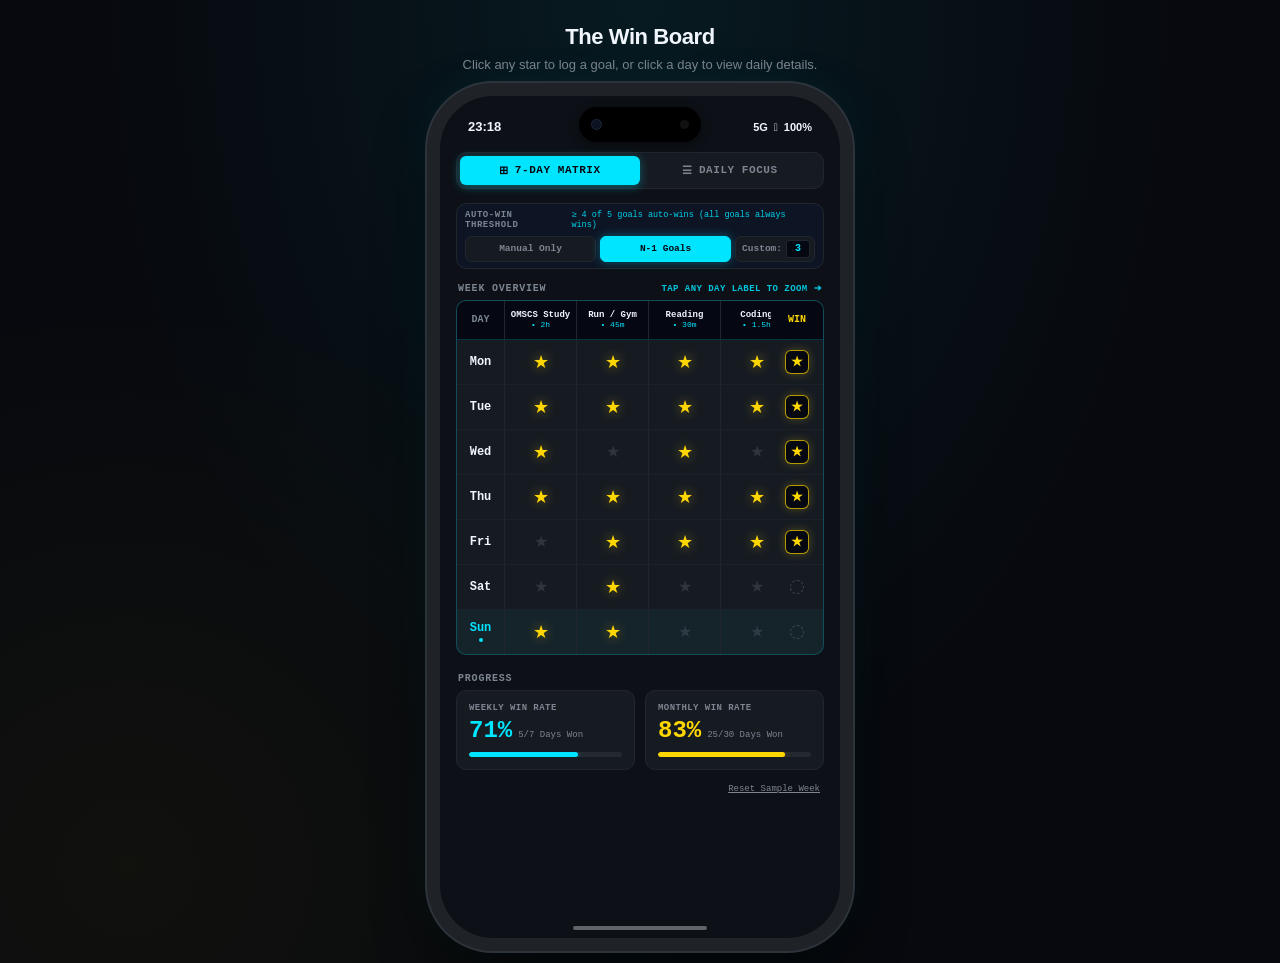
==== commit 0cf993e4: "feat: clean up win board copy, remove OVR stamps, and add configurable auto-win threshold" ====
--- a/index.html
+++ b/index.html
@@ -3,7 +3,7 @@
 <head>
   <meta charset="UTF-8">
   <meta name="viewport" content="width=device-width, initial-scale=1.0, maximum-scale=1.0, user-scalable=no, viewport-fit=cover">
-  <title>Momentum Win Board — CS 6750 Final Prototype</title>
+  <title>The Win Board</title>
   <style>
     /* ==========================================================================
        Midnight Research Design Tokens (Strict Congruency with MomentumTheme.swift)
@@ -242,38 +242,110 @@
       color: var(--bg-navy-deep);
     }
 
-    /* Sub-bar: Rule indicator & switch */
-    .rule-bar {
+    /* Sub-bar: Auto-Win Threshold Controller */
+    .threshold-bar {
+      display: flex;
+      flex-direction: column;
+      gap: 6px;
+      padding: 6px 8px;
+      background: var(--bg-card-subtle);
+      border: 1px solid var(--border-subtle);
+      border-radius: var(--radius-md);
+      margin-top: 6px;
+    }
+    .threshold-label-wrap {
       display: flex;
       align-items: center;
       justify-content: space-between;
+      font-family: var(--font-mono);
+      font-size: 9px;
+    }
+    .threshold-label {
+      font-weight: 700;
+      color: var(--text-dim);
+      letter-spacing: 0.06em;
+    }
+    .threshold-sub {
+      color: var(--cyan);
+      font-size: 8.5px;
+      opacity: 0.9;
+    }
+    .threshold-pill-group {
+      display: flex;
+      align-items: center;
+      gap: 4px;
+    }
+    .threshold-pill {
+      flex: 1;
+      height: 26px;
+      border: 1px solid var(--border-subtle);
+      border-radius: var(--radius-sm);
+      background: var(--bg-card);
+      color: var(--text-dim);
+      font-family: var(--font-mono);
+      font-size: 9.5px;
+      font-weight: 700;
+      cursor: pointer;
+      display: flex;
+      align-items: center;
+      justify-content: center;
+      transition: all var(--transition-smooth);
+    }
+    .threshold-pill:hover {
+      border-color: rgba(0, 229, 255, 0.4);
+      color: var(--text-main);
+    }
+    .threshold-pill.active {
+      background: var(--cyan);
+      color: var(--bg-navy-deep);
+      border-color: var(--cyan);
+      box-shadow: 0 0 10px rgba(0, 229, 255, 0.35);
+    }
+    .threshold-custom-wrap {
+      display: flex;
+      align-items: center;
+      border: 1px solid var(--border-subtle);
+      border-radius: var(--radius-sm);
+      background: var(--bg-card);
+      overflow: hidden;
+      height: 26px;
       padding: 0 4px;
+      gap: 2px;
+      transition: all var(--transition-smooth);
+    }
+    .threshold-custom-wrap.active {
+      border-color: var(--cyan);
+      box-shadow: 0 0 10px rgba(0, 229, 255, 0.35);
+    }
+    .threshold-pill.custom-btn {
+      border: none;
+      background: none;
+      padding: 0 2px;
+      flex: none;
+      box-shadow: none;
+      font-size: 9.5px;
+    }
+    .threshold-custom-wrap.active .threshold-pill.custom-btn {
+      color: var(--cyan);
+    }
+    .threshold-custom-input {
+      width: 24px;
+      height: 18px;
+      background: var(--bg-navy-deep);
+      border: 1px solid var(--border-subtle);
+      border-radius: 3px;
+      color: var(--cyan);
+      font-family: var(--font-mono);
       font-size: 10px;
-      font-family: var(--font-mono);
-    }
-    .rule-status {
-      display: flex;
-      align-items: center;
-      gap: 6px;
-      color: var(--text-dim);
-      font-weight: 700;
-    }
-    .rule-dot {
-      width: 6px;
-      height: 6px;
-      border-radius: 50%;
-      background: var(--cyan);
-      box-shadow: 0 0 8px var(--cyan);
-    }
-    .rule-toggle-btn {
-      background: none;
-      border: none;
-      color: var(--cyan);
-      font-family: var(--font-mono);
-      font-size: 9px;
-      font-weight: 700;
-      text-decoration: underline;
-      cursor: pointer;
+      font-weight: 700;
+      text-align: center;
+      outline: none;
+      -moz-appearance: textfield;
+    }
+    .threshold-custom-input::-webkit-outer-spin-button,
+    .threshold-custom-input::-webkit-inner-spin-button {
+      -webkit-appearance: none;
+      margin: 0;
     }
 
     /* ==========================================================================
@@ -470,20 +542,16 @@
     .win-badge-pill {
       display: inline-flex;
       align-items: center;
-      gap: 3px;
-      padding: 3px 6px;
+      justify-content: center;
+      width: 24px;
+      height: 24px;
       border-radius: var(--radius-sm);
       background: var(--bg-navy-deep);
       border: 1px solid rgba(255, 215, 0, 0.7);
       color: var(--gold);
-      font-size: 10px;
-      font-family: var(--font-mono);
-      font-weight: 700;
-      box-shadow: 0 0 8px rgba(255, 215, 0, 0.2);
-    }
-    .win-badge-pill.ovr {
-      border-color: var(--cyan);
-      color: var(--cyan);
+      font-size: 13px;
+      font-weight: 700;
+      box-shadow: 0 0 8px rgba(255, 215, 0, 0.25);
     }
     .win-empty-circle {
       width: 14px;
@@ -912,11 +980,9 @@
 
   <!-- Desktop Presentation Banner -->
   <header class="desktop-header">
-    <div class="desktop-tag">CS 6750 Final Evaluation Prototype (n=27)</div>
-    <h1 class="desktop-title">Momentum Win Board — Synthesized</h1>
+    <h1 class="desktop-title">The Win Board</h1>
     <p class="desktop-subtitle">
-      7-Day Matrix + Daily Focus Zoom + Hybrid N-1 Win Engine + Live Aggregate Telemetry.
-      Interactive zero-dependency simulation.
+      Click any star to log a goal, or click a day to view daily details.
     </p>
   </header>
 
@@ -953,14 +1019,19 @@
           </button>
         </div>
 
-        <div class="rule-bar">
-          <div class="rule-status">
-            <div class="rule-dot" id="rule-dot"></div>
-            <span id="rule-label">RULE: N-1 AUTO + OVERRIDE</span>
+        <div class="threshold-bar">
+          <div class="threshold-label-wrap">
+            <span class="threshold-label">AUTO-WIN THRESHOLD</span>
+            <span class="threshold-sub" id="threshold-status-text">N-1 Goals (Hitting all goals always wins)</span>
           </div>
-          <button class="rule-toggle-btn" id="rule-toggle-btn" onclick="toggleHybridRule()">
-            SWITCH TO STRICT
-          </button>
+          <div class="threshold-pill-group">
+            <button class="threshold-pill" id="thresh-manual" onclick="setThresholdMode('manual')">Manual Only</button>
+            <button class="threshold-pill active" id="thresh-nminus1" onclick="setThresholdMode('nMinus1')">N-1 Goals</button>
+            <div class="threshold-custom-wrap" id="thresh-custom-wrap">
+              <button class="threshold-pill custom-btn" id="thresh-custom" onclick="setThresholdMode('custom')">Custom:</button>
+              <input type="number" id="thresh-custom-input" class="threshold-custom-input" min="1" max="5" value="3" oninput="onCustomThresholdChange(this.value)" />
+            </div>
+          </div>
         </div>
       </section>
 
@@ -1008,23 +1079,23 @@
           <button class="add-goal-btn" onclick="addNewGoal()">+ ADD PROTOCOL GOAL</button>
         </div>
 
-        <!-- Prominent Hybrid "Did You Win The Day?" Control -->
+        <!-- Prominent "Did You Win The Day?" Control -->
         <button class="win-day-control" id="daily-win-btn" onclick="toggleWinForSelectedDay()">
           <div class="win-day-icon" id="daily-win-star">★</div>
           <div class="win-day-text-wrap">
             <div class="win-day-title" id="daily-win-title">Did you win the day?</div>
-            <div class="win-day-subtitle" id="daily-win-sub">Tap to claim manual win override</div>
+            <div class="win-day-subtitle" id="daily-win-sub">Tap to mark day as won</div>
           </div>
           <div id="daily-win-badge-slot">
-            <div class="win-day-claim-pill">CLAIM WIN</div>
+            <div class="win-day-claim-pill">MARK WIN</div>
           </div>
         </button>
       </section>
 
-      <!-- TIER 3: PERSISTENT AGGREGATE TELEMETRY FOOTER -->
+      <!-- TIER 3: PERSISTENT PROGRESS FOOTER -->
       <footer class="telemetry-footer">
         <div class="section-label-bar">
-          <span class="section-title">AGGREGATE WIN TELEMETRY</span>
+          <span class="section-title">PROGRESS</span>
         </div>
 
         <div class="telemetry-grid">
@@ -1054,7 +1125,7 @@
         </div>
 
         <div class="demo-controls-bar">
-          <span>n=27 Study Evaluation Synthesis</span>
+          <span></span>
           <button class="demo-reset-btn" onclick="resetSampleData()">Reset Sample Week</button>
         </div>
       </footer>
@@ -1126,26 +1197,38 @@
 
     let currentMode = "matrix"; // "matrix" | "daily"
     let selectedDayIndex = 6; // Default to Sunday (today)
-    let autoNMinusOneEnabled = true;
+    let thresholdMode = "nMinus1"; // "manual" | "nMinus1" | "custom"
+    let customThreshold = 3;
+    let manualWins = new Set([2]); // Wed has manual win initially
+    let manualLosses = new Set();
 
     // Grid data: 7 days x 5 goals (true/false)
     let gridData = [
       [true,  true,  true,  true,  true ], // Mon: 5/5
-      [true,  true,  true,  true,  false], // Tue: 4/5 (N-1 won)
-      [true,  false, true,  false, false], // Wed: 2/5 (manual override won)
+      [true,  true,  true,  true,  false], // Tue: 4/5
+      [true,  false, true,  false, false], // Wed: 2/5 (manual win)
       [true,  true,  true,  true,  true ], // Thu: 5/5
-      [false, true,  true,  true,  true ], // Fri: 4/5 (N-1 won)
-      [false, true,  false, false, true ], // Sat: 2/5 (not won)
-      [true,  true,  false, false, true ]  // Sun: 3/5 (in progress)
+      [false, true,  true,  true,  true ], // Fri: 4/5
+      [false, true,  false, false, true ], // Sat: 2/5
+      [true,  true,  false, false, true ]  // Sun: 3/5
     ];
-
-    // Manual overrides set for day indices
-    let manualOverrides = new Set([2]); // Wed has manual override
 
     // 23 past days data for 30-day monthly telemetry (approx 83%)
     const pastMonthlyWinsCount = 20; // 20 wins out of past 23 days
 
     // --- Core Computation Helpers ---
+    function defaultAutoWon(dayIdx) {
+      const goalsCount = GOALS.length;
+      let completed = 0;
+      for (let g = 0; g < goalsCount; g++) {
+        if (gridData[dayIdx][g]) completed++;
+      }
+      if (goalsCount > 0 && completed === goalsCount) return true; // Hitting all goals always wins!
+      if (thresholdMode === "nMinus1") return completed >= Math.max(1, goalsCount - 1);
+      if (thresholdMode === "custom") return completed >= customThreshold;
+      return false;
+    }
+
     function computeDayStatus(dayIdx) {
       const goalsCount = GOALS.length;
       let completed = 0;
@@ -1153,17 +1236,18 @@
         if (gridData[dayIdx][g]) completed++;
       }
 
-      const threshold = Math.max(1, goalsCount - 1); // N-1 = 4
-      const autoWon = autoNMinusOneEnabled && (completed >= threshold);
-      const manualWon = manualOverrides.has(dayIdx);
-      const isWon = autoWon || manualWon;
+      let isWon = false;
+      if (manualLosses.has(dayIdx)) {
+        isWon = false;
+      } else if (manualWins.has(dayIdx)) {
+        isWon = true;
+      } else {
+        isWon = defaultAutoWon(dayIdx);
+      }
 
       return {
         completed,
         total: goalsCount,
-        threshold,
-        autoWon,
-        manualWon,
         isWon
       };
     }
@@ -1252,41 +1336,80 @@
       renderAll();
     }
 
-    function toggleWinOverride(dayIdx) {
+    function toggleDayWin(dayIdx) {
       AudioEngine.click();
-      const status = computeDayStatus(dayIdx);
-      if (manualOverrides.has(dayIdx)) {
-        manualOverrides.delete(dayIdx);
-      } else if (!status.autoWon) {
-        manualOverrides.add(dayIdx);
+      const current = computeDayStatus(dayIdx);
+      const willBeWon = !current.isWon;
+      const isAuto = defaultAutoWon(dayIdx);
+
+      if (willBeWon) {
+        manualLosses.delete(dayIdx);
+        if (!isAuto) {
+          manualWins.add(dayIdx);
+        } else {
+          manualWins.delete(dayIdx);
+        }
         AudioEngine.win();
+      } else {
+        manualWins.delete(dayIdx);
+        if (isAuto) {
+          manualLosses.add(dayIdx);
+        } else {
+          manualLosses.delete(dayIdx);
+        }
       }
       renderAll();
     }
 
     function toggleWinForSelectedDay() {
-      toggleWinOverride(selectedDayIndex);
-    }
-
-    function toggleHybridRule() {
-      autoNMinusOneEnabled = !autoNMinusOneEnabled;
+      toggleDayWin(selectedDayIndex);
+    }
+
+    function setThresholdMode(mode) {
+      thresholdMode = mode;
       AudioEngine.click();
-      const ruleLabel = document.getElementById("rule-label");
-      const ruleToggleBtn = document.getElementById("rule-toggle-btn");
-      const ruleDot = document.getElementById("rule-dot");
-
-      if (autoNMinusOneEnabled) {
-        ruleLabel.textContent = "RULE: N-1 AUTO + OVERRIDE";
-        ruleToggleBtn.textContent = "SWITCH TO STRICT";
-        ruleDot.style.background = "var(--cyan)";
-        ruleDot.style.boxShadow = "0 0 8px var(--cyan)";
-      } else {
-        ruleLabel.textContent = "RULE: STRICT MANUAL OVERRIDE";
-        ruleToggleBtn.textContent = "SWITCH TO N-1";
-        ruleDot.style.background = "var(--gold)";
-        ruleDot.style.boxShadow = "0 0 8px var(--gold)";
-      }
+      updateThresholdUI();
       renderAll();
+    }
+
+    function onCustomThresholdChange(val) {
+      const parsed = parseInt(val, 10);
+      if (!isNaN(parsed) && parsed >= 1 && parsed <= GOALS.length) {
+        customThreshold = parsed;
+        thresholdMode = "custom";
+        updateThresholdUI();
+        renderAll();
+      }
+    }
+
+    function updateThresholdUI() {
+      const btnManual = document.getElementById("thresh-manual");
+      const btnNMinus1 = document.getElementById("thresh-nminus1");
+      const btnCustom = document.getElementById("thresh-custom");
+      const wrapCustom = document.getElementById("thresh-custom-wrap");
+      const inputCustom = document.getElementById("thresh-custom-input");
+      const descText = document.getElementById("threshold-status-text");
+
+      if (inputCustom) {
+        inputCustom.max = GOALS.length;
+        inputCustom.value = customThreshold;
+      }
+
+      [btnManual, btnNMinus1, btnCustom].forEach(b => b && b.classList.remove("active"));
+      wrapCustom && wrapCustom.classList.remove("active");
+
+      if (thresholdMode === "manual") {
+        btnManual && btnManual.classList.add("active");
+        if (descText) descText.textContent = "Manual only (hitting all goals always wins)";
+      } else if (thresholdMode === "nMinus1") {
+        btnNMinus1 && btnNMinus1.classList.add("active");
+        const thresh = Math.max(1, GOALS.length - 1);
+        if (descText) descText.textContent = `≥ ${thresh} of ${GOALS.length} goals auto-wins (all goals always wins)`;
+      } else if (thresholdMode === "custom") {
+        btnCustom && btnCustom.classList.add("active");
+        wrapCustom && wrapCustom.classList.add("active");
+        if (descText) descText.textContent = `≥ ${customThreshold} of ${GOALS.length} goals auto-wins (all goals always wins)`;
+      }
     }
 
     function editGoal(g) {
@@ -1314,6 +1437,7 @@
         for (let d = 0; d < 7; d++) {
           gridData[d].push(false);
         }
+        updateThresholdUI();
         renderAll();
       }
     }
@@ -1337,11 +1461,12 @@
         [false, true,  false, false, true ],
         [true,  true,  false, false, true ]
       ];
-      manualOverrides = new Set([2]);
+      manualWins = new Set([2]);
+      manualLosses.clear();
+      thresholdMode = "nMinus1";
+      customThreshold = 3;
       selectedDayIndex = 6;
-      autoNMinusOneEnabled = true;
-      toggleHybridRule();
-      if (!autoNMinusOneEnabled) toggleHybridRule();
+      updateThresholdUI();
       renderAll();
     }
 
@@ -1375,11 +1500,7 @@
 
         let winHtml = `<div class="win-empty-circle"></div>`;
         if (status.isWon) {
-          if (status.manualWon) {
-            winHtml = `<span class="win-badge-pill ovr">★ OVR</span>`;
-          } else {
-            winHtml = `<span class="win-badge-pill">★ WON</span>`;
-          }
+          winHtml = `<span class="win-badge-pill">★</span>`;
         }
 
         return `
@@ -1391,7 +1512,7 @@
             <div class="matrix-row-goals">
               ${starsHtml}
             </div>
-            <button class="matrix-win-cell" onclick="toggleWinOverride(${d})" title="Toggle win status for ${day}">
+            <button class="matrix-win-cell" onclick="toggleDayWin(${d})" title="Toggle win status for ${day}">
               ${winHtml}
             </button>
           </div>
@@ -1454,18 +1575,13 @@
       if (status.isWon) {
         winBtn.classList.add("won");
         winTitle.textContent = "Day Won ★";
-        if (status.autoWon) {
-          winSub.textContent = `Target Met (${status.completed}/${status.total} Goals Completed)`;
-          badgeSlot.innerHTML = `<div class="win-day-status-pill">✓ AUTO WIN</div>`;
-        } else {
-          winSub.textContent = `Manual Override Active (Tap to remove)`;
-          badgeSlot.innerHTML = `<div class="win-day-status-pill" style="color:var(--gold);border-color:rgba(255,215,0,0.4)">✓ OVERRIDE</div>`;
-        }
+        winSub.textContent = `${status.completed}/${status.total} goals completed`;
+        badgeSlot.innerHTML = `<div class="win-day-claim-pill active">WON ★</div>`;
       } else {
         winBtn.classList.remove("won");
         winTitle.textContent = "Did you win the day?";
-        winSub.textContent = `${status.completed}/${status.total} goals met • Tap to claim manual override`;
-        badgeSlot.innerHTML = `<div class="win-day-claim-pill">CLAIM WIN</div>`;
+        winSub.textContent = `${status.completed}/${status.total} goals completed • Tap to mark won`;
+        badgeSlot.innerHTML = `<div class="win-day-claim-pill">MARK WIN</div>`;
       }
     }
 
@@ -1500,6 +1616,7 @@
     setInterval(updateClock, 30000);
 
     // Initial render
+    updateThresholdUI();
     renderAll();
   </script>
 </body>
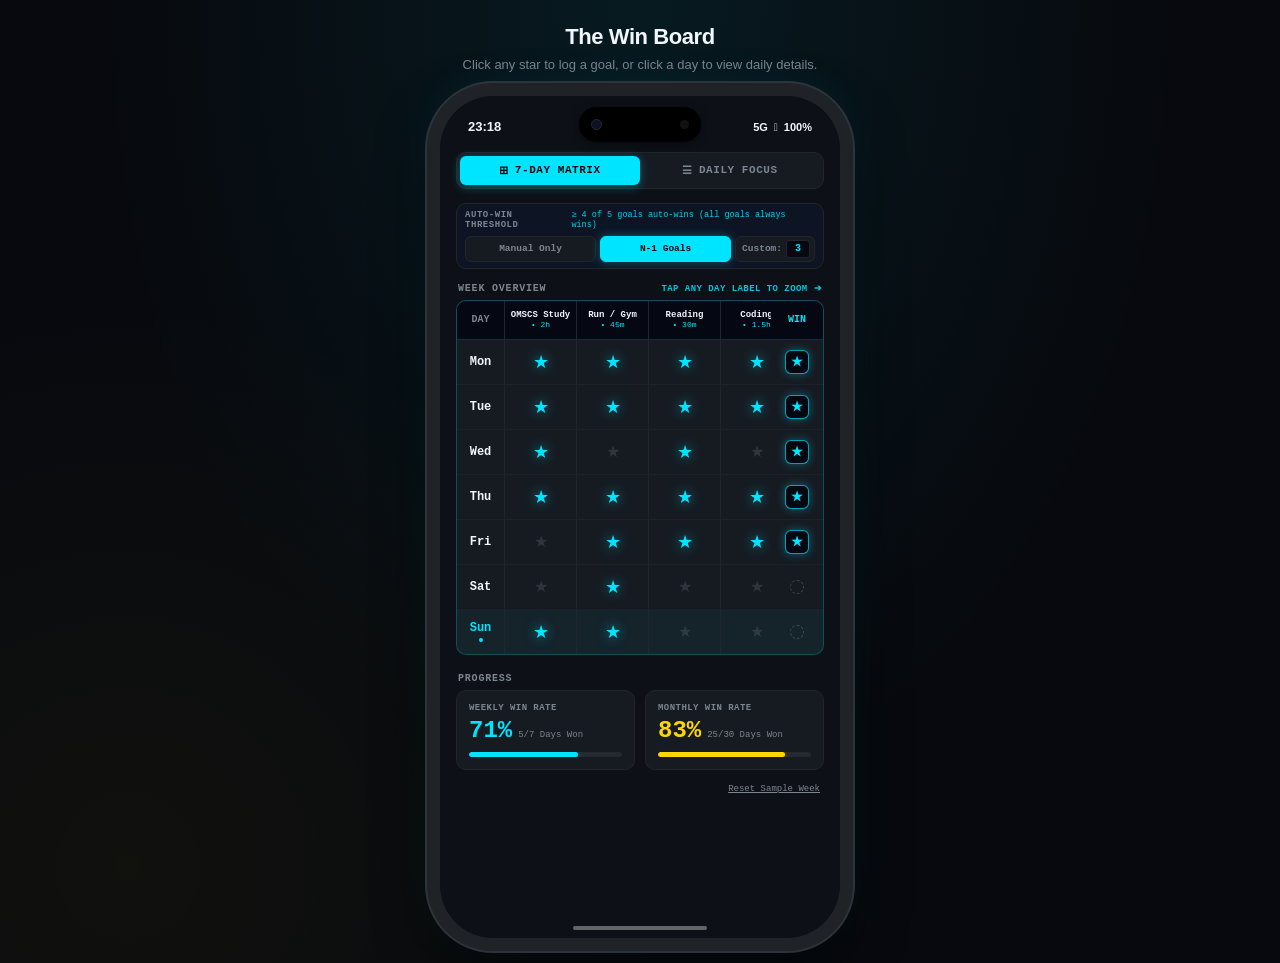
==== commit 7d6fd48a: "style: set active stars to scientific cyan teal and prevent caching" ====
--- a/index.html
+++ b/index.html
@@ -3,6 +3,9 @@
 <head>
   <meta charset="UTF-8">
   <meta name="viewport" content="width=device-width, initial-scale=1.0, maximum-scale=1.0, user-scalable=no, viewport-fit=cover">
+  <meta http-equiv="Cache-Control" content="no-cache, no-store, must-revalidate">
+  <meta http-equiv="Pragma" content="no-cache">
+  <meta http-equiv="Expires" content="0">
   <title>The Win Board</title>
   <style>
     /* ==========================================================================
@@ -448,7 +451,7 @@
       font-family: var(--font-mono);
       font-size: 10px;
       font-weight: 700;
-      color: var(--gold);
+      color: var(--cyan);
       height: 38px;
     }
 
@@ -524,8 +527,8 @@
       transition: all var(--transition-spring);
     }
     .matrix-star-cell.active .star-icon {
-      color: var(--gold);
-      text-shadow: 0 0 10px var(--gold-glow);
+      color: var(--cyan);
+      text-shadow: 0 0 10px rgba(0, 229, 255, 0.6);
       transform: scale(1.15);
     }
 
@@ -547,11 +550,11 @@
       height: 24px;
       border-radius: var(--radius-sm);
       background: var(--bg-navy-deep);
-      border: 1px solid rgba(255, 215, 0, 0.7);
-      color: var(--gold);
+      border: 1px solid rgba(0, 229, 255, 0.7);
+      color: var(--cyan);
       font-size: 13px;
       font-weight: 700;
-      box-shadow: 0 0 8px rgba(255, 215, 0, 0.25);
+      box-shadow: 0 0 8px rgba(0, 229, 255, 0.35);
     }
     .win-empty-circle {
       width: 14px;
@@ -619,7 +622,7 @@
     }
     .date-pill-win-icon {
       font-size: 8px;
-      color: var(--gold);
+      color: var(--cyan);
     }
     .date-pill.active .date-pill-win-icon {
       color: var(--bg-navy-deep);
@@ -735,8 +738,8 @@
       font-size: 22px;
     }
     .daily-star-btn.active .star-icon {
-      color: var(--gold);
-      text-shadow: 0 0 12px var(--gold-glow);
+      color: var(--cyan);
+      text-shadow: 0 0 12px rgba(0, 229, 255, 0.6);
       transform: scale(1.18);
     }
 
@@ -792,8 +795,8 @@
       transition: all var(--transition-spring);
     }
     .win-day-control.won .win-day-icon {
-      color: var(--gold);
-      text-shadow: 0 0 12px var(--gold-glow);
+      color: var(--cyan);
+      text-shadow: 0 0 12px rgba(0, 229, 255, 0.6);
       transform: scale(1.15);
     }
     .win-day-text-wrap {
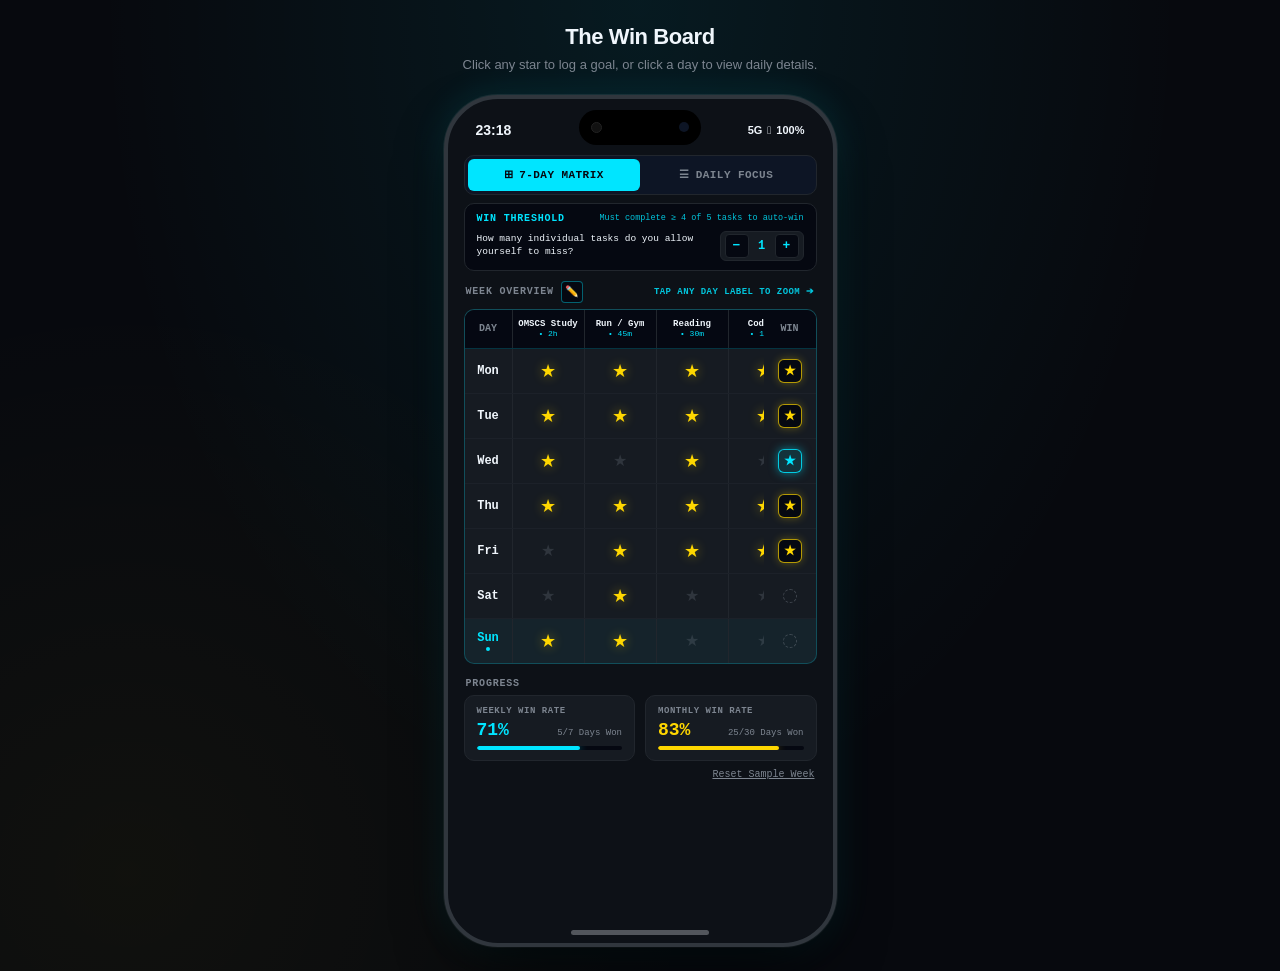
==== commit df2c851b: "feat: regular stars yellow, override stars blue with confirmation modal, bounded threshold stepper, " ====
--- a/index.html
+++ b/index.html
@@ -67,22 +67,6 @@
       margin-bottom: 20px;
       max-width: 620px;
     }
-    .desktop-tag {
-      display: inline-flex;
-      align-items: center;
-      gap: 6px;
-      padding: 4px 10px;
-      border-radius: 999px;
-      background: rgba(0, 229, 255, 0.1);
-      border: 1px solid rgba(0, 229, 255, 0.3);
-      color: var(--cyan);
-      font-family: var(--font-mono);
-      font-size: 11px;
-      font-weight: 700;
-      letter-spacing: 0.08em;
-      text-transform: uppercase;
-      margin-bottom: 8px;
-    }
     .desktop-title {
       font-size: 22px;
       font-weight: 700;
@@ -99,20 +83,20 @@
        iPhone 16 Pro Viewport Mockup Container
        ========================================================================== */
     .device-frame {
-      width: 402px;
-      height: 844px;
+      position: relative;
+      width: 100%;
+      max-width: 393px;
+      height: 852px;
       background: var(--bg-canvas);
       border-radius: var(--radius-device);
+      border: 4px solid #30363d;
       box-shadow: 
-        0 0 0 12px #1f2328,
-        0 0 0 14px #2d333b,
-        0 24px 60px rgba(0, 0, 0, 0.8),
-        0 0 50px rgba(0, 229, 255, 0.12);
-      position: relative;
+        0 25px 60px -15px rgba(0, 0, 0, 0.95),
+        0 0 0 1px rgba(255, 255, 255, 0.08),
+        0 0 35px rgba(0, 229, 255, 0.12);
       overflow: hidden;
       display: flex;
       flex-direction: column;
-      border: 1px solid rgba(255, 255, 255, 0.08);
     }
 
     /* Dynamic Island */
@@ -130,230 +114,189 @@
       align-items: center;
       justify-content: space-between;
       padding: 0 12px;
-      box-shadow: 0 2px 8px rgba(0, 0, 0, 0.6);
     }
     .island-camera {
       width: 11px;
       height: 11px;
       border-radius: 50%;
-      background: #0c1222;
-      border: 1px solid #1c2738;
+      background: #111;
+      border: 1px solid #222;
     }
     .island-sensor {
-      width: 9px;
-      height: 9px;
+      width: 10px;
+      height: 10px;
       border-radius: 50%;
-      background: #111;
-    }
-
-    /* iOS Status Bar */
+      background: #0d1525;
+    }
+
+    /* Status Bar */
     .status-bar {
       height: 48px;
       padding: 14px 28px 0;
       display: flex;
-      align-items: center;
       justify-content: space-between;
-      font-size: 13px;
+      align-items: center;
+      font-size: 14px;
       font-weight: 600;
       font-family: var(--font-sans);
       color: var(--text-main);
-      z-index: 50;
+      z-index: 10;
     }
     .status-icons {
       display: flex;
-      gap: 6px;
+      gap: 5px;
       align-items: center;
       font-size: 11px;
     }
 
-    /* Scrollable App Viewport */
+    /* App Active Screen Area */
     .app-screen {
       flex: 1;
+      display: flex;
+      flex-direction: column;
+      padding: 8px 16px 20px;
+      gap: 10px;
       overflow-y: auto;
-      overflow-x: hidden;
-      padding: 8px 16px 28px;
-      display: flex;
-      flex-direction: column;
-      gap: 14px;
-      scroll-behavior: smooth;
-    }
-    .app-screen::-webkit-scrollbar {
-      display: none;
-    }
-
-    /* Home Indicator */
-    .home-indicator {
-      position: absolute;
-      bottom: 8px;
-      left: 50%;
-      transform: translateX(-50%);
-      width: 134px;
-      height: 4px;
-      background: rgba(255, 255, 255, 0.35);
-      border-radius: 2px;
-      z-index: 100;
-    }
+      scrollbar-width: none;
+    }
+    .app-screen::-webkit-scrollbar { display: none; }
 
     /* ==========================================================================
-       Component: Top View-Mode Segmented Control
+       Tier 1: Segmented Switcher & Win Threshold Controller
        ========================================================================== */
     .mode-selector-wrap {
       display: flex;
       flex-direction: column;
       gap: 8px;
     }
+
     .segmented-control {
       position: relative;
-      display: grid;
-      grid-template-columns: 1fr 1fr;
-      background: var(--bg-card);
+      display: flex;
+      background: var(--bg-card-subtle);
+      border: 1px solid var(--border-subtle);
+      border-radius: var(--radius-md);
       padding: 3px;
-      border-radius: var(--radius-md);
-      border: 1px solid var(--border-subtle);
+      height: 40px;
     }
     .segmented-slider {
       position: absolute;
       top: 3px;
       bottom: 3px;
-      left: 3px;
       width: calc(50% - 3px);
       background: var(--cyan);
       border-radius: var(--radius-sm);
       transition: transform var(--transition-spring);
-      z-index: 1;
-      box-shadow: 0 2px 10px rgba(0, 229, 255, 0.35);
+      pointer-events: none;
     }
     .segmented-btn {
+      flex: 1;
       position: relative;
       z-index: 2;
       background: none;
       border: none;
-      padding: 8px 12px;
       font-family: var(--font-mono);
       font-size: 11px;
       font-weight: 700;
-      letter-spacing: 0.05em;
+      letter-spacing: 0.04em;
       color: var(--text-dim);
-      cursor: pointer;
       display: flex;
       align-items: center;
       justify-content: center;
       gap: 6px;
+      cursor: pointer;
       transition: color var(--transition-smooth);
     }
     .segmented-btn.active {
       color: var(--bg-navy-deep);
     }
 
-    /* Sub-bar: Auto-Win Threshold Controller */
+    /* WIN THRESHOLD Stepper Bar */
     .threshold-bar {
-      display: flex;
-      flex-direction: column;
-      gap: 6px;
-      padding: 6px 8px;
-      background: var(--bg-card-subtle);
+      background: var(--bg-navy-deep);
       border: 1px solid var(--border-subtle);
       border-radius: var(--radius-md);
-      margin-top: 6px;
-    }
-    .threshold-label-wrap {
+      padding: 9px 12px;
+      display: flex;
+      flex-direction: column;
+      gap: 7px;
+    }
+    .threshold-header-row {
       display: flex;
       align-items: center;
       justify-content: space-between;
       font-family: var(--font-mono);
-      font-size: 9px;
-    }
-    .threshold-label {
-      font-weight: 700;
-      color: var(--text-dim);
-      letter-spacing: 0.06em;
-    }
-    .threshold-sub {
+    }
+    .threshold-main-title {
+      font-size: 10px;
+      font-weight: 800;
       color: var(--cyan);
+      letter-spacing: 0.08em;
+    }
+    .threshold-sub-calc {
+      color: rgba(0, 229, 255, 0.85);
       font-size: 8.5px;
-      opacity: 0.9;
-    }
-    .threshold-pill-group {
-      display: flex;
-      align-items: center;
-      gap: 4px;
-    }
-    .threshold-pill {
+    }
+    .threshold-question-row {
+      display: flex;
+      align-items: center;
+      justify-content: space-between;
+      gap: 8px;
+    }
+    .threshold-question {
+      font-family: var(--font-mono);
+      font-size: 9.5px;
+      color: var(--text-main);
+      line-height: 1.35;
       flex: 1;
-      height: 26px;
+    }
+    .threshold-stepper {
+      display: flex;
+      align-items: center;
+      gap: 5px;
+      background: var(--bg-card);
       border: 1px solid var(--border-subtle);
       border-radius: var(--radius-sm);
-      background: var(--bg-card);
-      color: var(--text-dim);
-      font-family: var(--font-mono);
-      font-size: 9.5px;
-      font-weight: 700;
+      padding: 2px 4px;
+    }
+    .threshold-step-btn {
+      width: 24px;
+      height: 24px;
+      background: var(--bg-navy-deep);
+      border: 1px solid var(--border-subtle);
+      border-radius: 4px;
+      color: var(--cyan);
+      font-family: var(--font-mono);
+      font-size: 13px;
+      font-weight: 800;
       cursor: pointer;
       display: flex;
       align-items: center;
       justify-content: center;
       transition: all var(--transition-smooth);
     }
-    .threshold-pill:hover {
-      border-color: rgba(0, 229, 255, 0.4);
-      color: var(--text-main);
-    }
-    .threshold-pill.active {
-      background: var(--cyan);
-      color: var(--bg-navy-deep);
+    .threshold-step-btn:hover:not(:disabled) {
+      background: rgba(0, 229, 255, 0.15);
       border-color: var(--cyan);
-      box-shadow: 0 0 10px rgba(0, 229, 255, 0.35);
-    }
-    .threshold-custom-wrap {
-      display: flex;
-      align-items: center;
-      border: 1px solid var(--border-subtle);
-      border-radius: var(--radius-sm);
-      background: var(--bg-card);
-      overflow: hidden;
-      height: 26px;
-      padding: 0 4px;
-      gap: 2px;
-      transition: all var(--transition-smooth);
-    }
-    .threshold-custom-wrap.active {
-      border-color: var(--cyan);
-      box-shadow: 0 0 10px rgba(0, 229, 255, 0.35);
-    }
-    .threshold-pill.custom-btn {
-      border: none;
-      background: none;
-      padding: 0 2px;
-      flex: none;
-      box-shadow: none;
-      font-size: 9.5px;
-    }
-    .threshold-custom-wrap.active .threshold-pill.custom-btn {
+      box-shadow: 0 0 8px rgba(0, 229, 255, 0.3);
+    }
+    .threshold-step-btn:disabled {
+      opacity: 0.25;
+      cursor: not-allowed;
+      color: var(--text-dim);
+    }
+    .threshold-step-val {
+      font-family: var(--font-mono);
+      font-size: 12px;
+      font-weight: 800;
       color: var(--cyan);
-    }
-    .threshold-custom-input {
-      width: 24px;
-      height: 18px;
-      background: var(--bg-navy-deep);
-      border: 1px solid var(--border-subtle);
-      border-radius: 3px;
-      color: var(--cyan);
-      font-family: var(--font-mono);
-      font-size: 10px;
-      font-weight: 700;
+      min-width: 16px;
       text-align: center;
-      outline: none;
-      -moz-appearance: textfield;
-    }
-    .threshold-custom-input::-webkit-outer-spin-button,
-    .threshold-custom-input::-webkit-inner-spin-button {
-      -webkit-appearance: none;
-      margin: 0;
     }
 
     /* ==========================================================================
        View Mode A: 7-Day Matrix Grid
-       ========================================================================== */
+       ========================================================================= */
     .matrix-section {
       display: flex;
       flex-direction: column;
@@ -367,11 +310,35 @@
       padding: 0 2px;
       font-family: var(--font-mono);
     }
+    .section-title-wrap {
+      display: flex;
+      align-items: center;
+      gap: 7px;
+    }
     .section-title {
       font-size: 10px;
       font-weight: 700;
       color: var(--text-dim);
       letter-spacing: 0.08em;
+    }
+    .pencil-edit-goals-btn {
+      background: var(--bg-navy-deep);
+      border: 1px solid rgba(0, 229, 255, 0.4);
+      border-radius: 4px;
+      width: 22px;
+      height: 22px;
+      display: inline-flex;
+      align-items: center;
+      justify-content: center;
+      cursor: pointer;
+      font-size: 11px;
+      transition: all var(--transition-smooth);
+    }
+    .pencil-edit-goals-btn:hover {
+      background: rgba(0, 229, 255, 0.15);
+      border-color: var(--cyan);
+      box-shadow: 0 0 8px rgba(0, 229, 255, 0.35);
+      transform: scale(1.08);
     }
     .section-hint {
       font-size: 9px;
@@ -451,7 +418,7 @@
       font-family: var(--font-mono);
       font-size: 10px;
       font-weight: 700;
-      color: var(--cyan);
+      color: var(--text-dim);
       height: 38px;
     }
 
@@ -470,6 +437,7 @@
     .matrix-day-btn {
       width: 48px;
       flex-shrink: 0;
+      height: 44px;
       background: none;
       border: none;
       border-right: 1px solid var(--border-subtle);
@@ -477,13 +445,12 @@
       flex-direction: column;
       align-items: center;
       justify-content: center;
-      gap: 3px;
       cursor: pointer;
-      padding: 8px 0;
-      transition: background var(--transition-smooth);
+      gap: 2px;
+      transition: all var(--transition-smooth);
     }
     .matrix-day-btn:hover {
-      background: rgba(0, 229, 255, 0.1);
+      background: rgba(0, 229, 255, 0.08);
     }
     .matrix-day-code {
       font-family: var(--font-mono);
@@ -500,6 +467,7 @@
       border-radius: 50%;
       background: var(--cyan);
     }
+
     .matrix-row-goals {
       flex: 1;
       display: flex;
@@ -526,9 +494,10 @@
       color: rgba(125, 133, 144, 0.25);
       transition: all var(--transition-spring);
     }
+    /* REGULAR GOAL STARS ARE YELLOW */
     .matrix-star-cell.active .star-icon {
-      color: var(--cyan);
-      text-shadow: 0 0 10px rgba(0, 229, 255, 0.6);
+      color: var(--gold);
+      text-shadow: 0 0 10px var(--gold-glow);
       transform: scale(1.15);
     }
 
@@ -550,11 +519,21 @@
       height: 24px;
       border-radius: var(--radius-sm);
       background: var(--bg-navy-deep);
-      border: 1px solid rgba(0, 229, 255, 0.7);
+      font-size: 13px;
+      font-weight: 700;
+    }
+    /* Auto-won: Yellow Star */
+    .win-badge-pill.auto {
+      border: 1px solid rgba(255, 215, 0, 0.7);
+      color: var(--gold);
+      box-shadow: 0 0 8px rgba(255, 215, 0, 0.3);
+    }
+    /* Manual Override: Blue Star */
+    .win-badge-pill.override {
+      border: 1px solid rgba(0, 229, 255, 0.85);
       color: var(--cyan);
-      font-size: 13px;
-      font-weight: 700;
-      box-shadow: 0 0 8px rgba(0, 229, 255, 0.35);
+      box-shadow: 0 0 10px rgba(0, 229, 255, 0.5);
+      background: rgba(0, 229, 255, 0.12);
     }
     .win-empty-circle {
       width: 14px;
@@ -569,41 +548,41 @@
     .daily-section {
       display: flex;
       flex-direction: column;
-      gap: 12px;
+      gap: 10px;
       animation: fadeIn 0.25s ease-out;
     }
 
-    /* Date-Selector Pill Bar */
-    .date-pill-bar {
+    /* Horizontal Date Pill Bar */
+    .daily-pills-bar {
       display: flex;
       gap: 6px;
       overflow-x: auto;
       scrollbar-width: none;
       padding: 2px 0;
     }
-    .date-pill-bar::-webkit-scrollbar { display: none; }
+    .daily-pills-bar::-webkit-scrollbar { display: none; }
     .date-pill {
       flex: 1;
       min-width: 44px;
       height: 44px;
+      border-radius: var(--radius-md);
       background: var(--bg-card);
       border: 1px solid var(--border-subtle);
-      border-radius: var(--radius-sm);
       display: flex;
       flex-direction: column;
       align-items: center;
       justify-content: center;
-      gap: 2px;
+      gap: 3px;
       cursor: pointer;
       transition: all var(--transition-smooth);
     }
     .date-pill:hover {
-      border-color: rgba(0, 229, 255, 0.4);
+      border-color: rgba(0, 229, 255, 0.3);
     }
     .date-pill.active {
       background: var(--cyan);
       border-color: var(--cyan);
-      box-shadow: 0 2px 10px rgba(0, 229, 255, 0.35);
+      box-shadow: 0 0 12px rgba(0, 229, 255, 0.35);
     }
     .date-pill-day {
       font-family: var(--font-mono);
@@ -614,17 +593,17 @@
     .date-pill.active .date-pill-day {
       color: var(--bg-navy-deep);
     }
-    .date-pill.is-today .date-pill-day {
-      color: var(--cyan);
-    }
-    .date-pill.active.is-today .date-pill-day {
-      color: var(--bg-navy-deep);
-    }
     .date-pill-win-icon {
       font-size: 8px;
+    }
+    .date-pill-win-icon.auto {
+      color: var(--gold);
+    }
+    .date-pill-win-icon.override {
       color: var(--cyan);
     }
-    .date-pill.active .date-pill-win-icon {
+    .date-pill.active .date-pill-win-icon.auto,
+    .date-pill.active .date-pill-win-icon.override {
       color: var(--bg-navy-deep);
     }
 
@@ -639,107 +618,81 @@
       display: grid;
       grid-template-columns: 1fr 54px 64px;
       padding: 10px 14px;
-      background: rgba(5, 8, 17, 0.85);
-      border-bottom: 1px solid rgba(255, 255, 255, 0.05);
+      background: rgba(5, 8, 17, 0.95);
+      border-bottom: 1px solid var(--border-subtle);
       font-family: var(--font-mono);
       font-size: 10px;
       font-weight: 700;
       color: var(--text-dim);
-      letter-spacing: 0.05em;
-    }
-    .daily-th-status { text-align: center; }
-    .daily-th-streak { text-align: right; color: var(--cyan); }
+      letter-spacing: 0.06em;
+    }
+    .col-align-center { text-align: center; }
+    .col-align-right { text-align: right; }
 
     .daily-goal-row {
       display: grid;
       grid-template-columns: 1fr 54px 64px;
       align-items: center;
       padding: 10px 14px;
-      border-bottom: 1px solid rgba(255, 255, 255, 0.05);
-      transition: background var(--transition-smooth);
-    }
-    .daily-goal-row:last-child { border-bottom: none; }
-    .daily-goal-row:hover { background: rgba(255, 255, 255, 0.02); }
-
+      border-bottom: 1px solid rgba(33, 38, 45, 0.5);
+      transition: background 0.15s ease;
+    }
+    .daily-goal-row:last-child {
+      border-bottom: none;
+    }
     .daily-goal-meta {
       display: flex;
       flex-direction: column;
       gap: 2px;
+      overflow: hidden;
     }
     .daily-goal-title-wrap {
       display: flex;
       align-items: center;
-      gap: 8px;
+      gap: 6px;
     }
     .daily-goal-idx {
       font-family: var(--font-mono);
       font-size: 10px;
       font-weight: 700;
-      color: rgba(125, 133, 144, 0.6);
+      color: var(--text-dim);
     }
     .daily-goal-name {
+      font-family: var(--font-mono);
       font-size: 13px;
-      font-weight: 600;
+      font-weight: 700;
       color: var(--text-main);
-    }
-    .editable {
-      cursor: pointer;
-      transition: all 0.15s ease;
-    }
-    .editable:hover {
-      color: var(--cyan) !important;
-    }
-    .edit-icon {
+      white-space: nowrap;
+      overflow: hidden;
+      text-overflow: ellipsis;
+    }
+    .daily-goal-dur {
+      font-family: var(--font-mono);
       font-size: 10px;
       color: var(--cyan);
-      opacity: 0.6;
-      margin-left: 4px;
-    }
-    .add-goal-btn {
-      width: calc(100% - 24px);
-      margin: 8px 12px 10px;
-      padding: 8px 12px;
-      background: rgba(0, 229, 255, 0.05);
-      border: 1px dashed rgba(0, 229, 255, 0.35);
-      border-radius: var(--radius-sm);
-      color: var(--cyan);
-      font-family: var(--font-mono);
-      font-size: 10px;
-      font-weight: 700;
-      cursor: pointer;
-      text-align: center;
-      transition: all 0.2s ease;
-      display: block;
-    }
-    .add-goal-btn:hover {
-      background: rgba(0, 229, 255, 0.12);
-      border-color: var(--cyan);
-    }
-    .daily-goal-dur {
       display: flex;
       align-items: center;
       gap: 4px;
-      font-family: var(--font-mono);
-      font-size: 10px;
-      color: var(--cyan);
-      margin-left: 20px;
     }
 
     .daily-star-btn {
+      justify-self: center;
+      width: 44px;
+      height: 44px;
       background: none;
       border: none;
       cursor: pointer;
       display: flex;
       align-items: center;
       justify-content: center;
-      height: 38px;
     }
     .daily-star-btn .star-icon {
       font-size: 22px;
     }
+    /* REGULAR GOAL STARS ARE YELLOW */
     .daily-star-btn.active .star-icon {
-      color: var(--cyan);
-      text-shadow: 0 0 12px rgba(0, 229, 255, 0.6);
+      color: var(--gold);
+      text-shadow: 0 0 12px var(--gold-glow);
       transform: scale(1.18);
     }
 
@@ -765,9 +718,7 @@
       color: var(--gold);
     }
 
-    /* ==========================================================================
-       Component: Prominent Hybrid "Did You Win The Day?" Button
-       ========================================================================== */
+    /* Component: Prominent Hybrid "Did You Win The Day?" Button */
     .win-day-control {
       width: 100%;
       background: var(--bg-card);
@@ -778,23 +729,30 @@
       align-items: center;
       gap: 12px;
       cursor: pointer;
-      text-align: left;
       transition: all var(--transition-smooth);
     }
     .win-day-control:hover {
       border-color: rgba(0, 229, 255, 0.4);
     }
-    .win-day-control.won {
-      background: var(--bg-card-subtle);
-      border-color: rgba(0, 229, 255, 0.85);
-      box-shadow: 0 0 18px rgba(0, 229, 255, 0.15);
+    .win-day-control.won.auto {
+      background: rgba(255, 215, 0, 0.05);
+      border-color: rgba(255, 215, 0, 0.5);
+    }
+    .win-day-control.won.override {
+      background: rgba(0, 229, 255, 0.06);
+      border-color: rgba(0, 229, 255, 0.5);
     }
     .win-day-icon {
       font-size: 24px;
       color: rgba(125, 133, 144, 0.4);
       transition: all var(--transition-spring);
     }
-    .win-day-control.won .win-day-icon {
+    .win-day-control.won.auto .win-day-icon {
+      color: var(--gold);
+      text-shadow: 0 0 12px var(--gold-glow);
+      transform: scale(1.15);
+    }
+    .win-day-control.won.override .win-day-icon {
       color: var(--cyan);
       text-shadow: 0 0 12px rgba(0, 229, 255, 0.6);
       transform: scale(1.15);
@@ -804,6 +762,7 @@
       display: flex;
       flex-direction: column;
       gap: 2px;
+      text-align: left;
     }
     .win-day-title {
       font-family: var(--font-mono);
@@ -811,7 +770,10 @@
       font-weight: 700;
       color: var(--text-main);
     }
-    .win-day-control.won .win-day-title {
+    .win-day-control.won.auto .win-day-title {
+      color: var(--gold);
+    }
+    .win-day-control.won.override .win-day-title {
       color: var(--cyan);
     }
     .win-day-subtitle {
@@ -819,28 +781,25 @@
       font-size: 10px;
       color: var(--text-dim);
     }
-    .win-day-status-pill {
+    .win-day-claim-pill {
       font-family: var(--font-mono);
       font-size: 10px;
       font-weight: 700;
-      padding: 4px 8px;
+      padding: 5px 10px;
       border-radius: var(--radius-sm);
       background: var(--bg-navy-deep);
+      color: var(--text-dim);
+      border: 1px solid var(--border-subtle);
+    }
+    .win-day-claim-pill.auto {
+      background: rgba(255, 215, 0, 0.1);
+      color: var(--gold);
+      border: 1px solid rgba(255, 215, 0, 0.5);
+    }
+    .win-day-claim-pill.override {
+      background: rgba(0, 229, 255, 0.12);
       color: var(--cyan);
-      border: 1px solid rgba(0, 229, 255, 0.3);
-      display: flex;
-      align-items: center;
-      gap: 4px;
-    }
-    .win-day-claim-pill {
-      font-family: var(--font-mono);
-      font-size: 10px;
-      font-weight: 700;
-      padding: 5px 10px;
-      border-radius: var(--radius-sm);
-      background: rgba(0, 229, 255, 0.1);
-      color: var(--cyan);
-      border: 1px solid rgba(0, 229, 255, 0.4);
+      border: 1px solid rgba(0, 229, 255, 0.6);
     }
 
     /* ==========================================================================
@@ -861,7 +820,7 @@
       background: var(--bg-card);
       border: 1px solid var(--border-subtle);
       border-radius: var(--radius-md);
-      padding: 12px;
+      padding: 10px 12px;
       display: flex;
       flex-direction: column;
       gap: 4px;
@@ -871,17 +830,17 @@
       font-size: 9px;
       font-weight: 700;
       color: var(--text-dim);
-      letter-spacing: 0.05em;
+      letter-spacing: 0.06em;
     }
     .telemetry-val-row {
       display: flex;
       align-items: baseline;
-      gap: 6px;
+      justify-content: space-between;
     }
     .telemetry-pct {
       font-family: var(--font-mono);
-      font-size: 24px;
-      font-weight: 700;
+      font-size: 18px;
+      font-weight: 800;
     }
     .telemetry-pct.cyan { color: var(--cyan); }
     .telemetry-pct.gold { color: var(--gold); }
@@ -892,82 +851,296 @@
     }
     .progress-track {
       width: 100%;
-      height: 5px;
-      border-radius: 3px;
-      background: rgba(255, 255, 255, 0.06);
+      height: 4px;
+      background: var(--bg-navy-deep);
+      border-radius: 999px;
       overflow: hidden;
-      margin-top: 4px;
+      margin-top: 2px;
     }
     .progress-fill {
       height: 100%;
-      border-radius: 3px;
-      transition: width var(--transition-spring);
+      border-radius: 999px;
+      transition: width 0.3s ease;
     }
     .progress-fill.cyan {
       background: var(--cyan);
-      box-shadow: 0 0 8px rgba(0, 229, 255, 0.4);
+      box-shadow: 0 0 8px rgba(0, 229, 255, 0.6);
     }
     .progress-fill.gold {
       background: var(--gold);
-      box-shadow: 0 0 8px rgba(255, 215, 0, 0.4);
-    }
-
-    /* Footer Meta / Demo Reset Controls */
+      box-shadow: 0 0 8px var(--gold-glow);
+    }
+
     .demo-controls-bar {
       display: flex;
-      align-items: center;
       justify-content: space-between;
-      padding: 8px 4px 0;
-      font-family: var(--font-mono);
-      font-size: 10px;
-      color: var(--text-muted);
+      align-items: center;
+      padding: 2px 2px 0;
     }
     .demo-reset-btn {
       background: none;
       border: none;
       color: var(--text-dim);
       font-family: var(--font-mono);
-      font-size: 9px;
+      font-size: 10px;
       cursor: pointer;
       text-decoration: underline;
-    }
-    .demo-reset-btn:hover { color: var(--cyan); }
-
-    /* Keyframes */
+      transition: color 0.15s;
+    }
+    .demo-reset-btn:hover {
+      color: var(--cyan);
+    }
+
+    /* ==========================================================================
+       Tactical Modals (Override Confirmation & Goal Manager)
+       ========================================================================== */
+    .tactical-modal-backdrop {
+      position: absolute;
+      inset: 0;
+      background: rgba(3, 5, 12, 0.85);
+      backdrop-filter: blur(6px);
+      -webkit-backdrop-filter: blur(6px);
+      display: flex;
+      align-items: center;
+      justify-content: center;
+      z-index: 1000;
+      padding: 16px;
+      animation: fadeIn 0.15s ease-out;
+    }
+    .tactical-modal-card {
+      width: 100%;
+      max-width: 320px;
+      background: var(--bg-card);
+      border: 1px solid rgba(0, 229, 255, 0.4);
+      border-radius: var(--radius-md);
+      padding: 18px 16px;
+      box-shadow: 0 12px 36px rgba(0, 0, 0, 0.75), 0 0 20px rgba(0, 229, 255, 0.15);
+      display: flex;
+      flex-direction: column;
+      gap: 12px;
+    }
+    .tactical-modal-header {
+      display: flex;
+      align-items: center;
+      justify-content: space-between;
+      gap: 8px;
+    }
+    .modal-header-left {
+      display: flex;
+      align-items: center;
+      gap: 7px;
+    }
+    .tactical-modal-icon {
+      font-size: 15px;
+    }
+    .tactical-modal-title {
+      font-family: var(--font-mono);
+      font-size: 11.5px;
+      font-weight: 800;
+      color: var(--cyan);
+      letter-spacing: 0.06em;
+    }
+    .modal-close-btn {
+      background: none;
+      border: none;
+      color: var(--text-dim);
+      font-size: 14px;
+      cursor: pointer;
+      padding: 2px 6px;
+    }
+    .modal-close-btn:hover {
+      color: var(--cyan);
+    }
+    .tactical-modal-body {
+      font-size: 12px;
+      line-height: 1.45;
+      color: var(--text-main);
+      margin: 0;
+    }
+    .tactical-modal-subtitle {
+      font-family: var(--font-mono);
+      font-size: 10px;
+      color: var(--text-dim);
+      line-height: 1.4;
+    }
+    .tactical-modal-actions {
+      display: flex;
+      gap: 8px;
+      margin-top: 4px;
+    }
+    .modal-btn {
+      flex: 1;
+      height: 34px;
+      border-radius: var(--radius-sm);
+      font-family: var(--font-mono);
+      font-size: 10px;
+      font-weight: 700;
+      cursor: pointer;
+      display: flex;
+      align-items: center;
+      justify-content: center;
+      transition: all var(--transition-smooth);
+    }
+    .modal-btn.cancel {
+      background: var(--bg-navy-deep);
+      border: 1px solid var(--border-subtle);
+      color: var(--text-dim);
+    }
+    .modal-btn.confirm {
+      background: var(--cyan);
+      border: 1px solid var(--cyan);
+      color: var(--bg-navy-deep);
+      box-shadow: 0 0 10px rgba(0, 229, 255, 0.4);
+    }
+
+    /* Goal Manager List */
+    .goals-manager-list {
+      display: flex;
+      flex-direction: column;
+      gap: 6px;
+      max-height: 190px;
+      overflow-y: auto;
+      padding-right: 2px;
+    }
+    .goal-manager-row {
+      display: flex;
+      align-items: center;
+      justify-content: space-between;
+      background: var(--bg-navy-deep);
+      border: 1px solid var(--border-subtle);
+      border-radius: var(--radius-sm);
+      padding: 6px 10px;
+    }
+    .goal-manager-meta {
+      display: flex;
+      align-items: center;
+      gap: 6px;
+      overflow: hidden;
+    }
+    .goal-manager-title {
+      font-family: var(--font-mono);
+      font-size: 11px;
+      font-weight: 700;
+      color: var(--text-main);
+      white-space: nowrap;
+      overflow: hidden;
+      text-overflow: ellipsis;
+      max-width: 140px;
+    }
+    .goal-manager-dur {
+      font-size: 10px;
+      color: var(--cyan);
+    }
+    .goal-manager-del-btn {
+      background: none;
+      border: 1px solid rgba(255, 75, 75, 0.4);
+      color: #ff6b6b;
+      border-radius: 4px;
+      font-family: var(--font-mono);
+      font-size: 9.5px;
+      font-weight: 700;
+      padding: 3px 6px;
+      cursor: pointer;
+      transition: all var(--transition-smooth);
+    }
+    .goal-manager-del-btn:hover {
+      background: rgba(255, 75, 75, 0.15);
+      border-color: #ff6b6b;
+    }
+    .goal-manager-locked-badge {
+      font-family: var(--font-mono);
+      font-size: 8.5px;
+      font-weight: 700;
+      color: var(--text-dim);
+      background: rgba(125, 133, 144, 0.15);
+      padding: 3px 6px;
+      border-radius: 3px;
+    }
+    .add-goal-section {
+      display: flex;
+      flex-direction: column;
+      gap: 6px;
+      border-top: 1px solid var(--border-subtle);
+      padding-top: 10px;
+      margin-top: 4px;
+    }
+    .add-goal-header {
+      font-family: var(--font-mono);
+      font-size: 9.5px;
+      font-weight: 700;
+      color: var(--cyan);
+    }
+    .add-goal-row {
+      display: flex;
+      gap: 6px;
+    }
+    .add-goal-input {
+      background: var(--bg-navy-deep);
+      border: 1px solid var(--border-subtle);
+      border-radius: var(--radius-sm);
+      color: var(--text-main);
+      font-family: var(--font-mono);
+      font-size: 11px;
+      padding: 6px 8px;
+      outline: none;
+      flex: 1;
+    }
+    .add-goal-input.dur {
+      max-width: 75px;
+    }
+    .add-goal-submit-btn {
+      background: var(--cyan);
+      border: none;
+      border-radius: var(--radius-sm);
+      color: var(--bg-navy-deep);
+      font-family: var(--font-mono);
+      font-size: 10.5px;
+      font-weight: 800;
+      padding: 7px;
+      cursor: pointer;
+      box-shadow: 0 0 10px rgba(0, 229, 255, 0.35);
+    }
+
+    /* Home Indicator */
+    .home-indicator {
+      position: absolute;
+      bottom: 8px;
+      left: 50%;
+      transform: translateX(-50%);
+      width: 138px;
+      height: 5px;
+      background: #f0f6fc;
+      opacity: 0.3;
+      border-radius: 10px;
+    }
+
     @keyframes fadeIn {
       from { opacity: 0; transform: translateY(4px); }
       to { opacity: 1; transform: translateY(0); }
     }
+    .pop {
+      animation: popAnim 0.22s cubic-bezier(0.175, 0.885, 0.32, 1.275);
+    }
     @keyframes popAnim {
-      0% { transform: scale(0.9); }
-      50% { transform: scale(1.25); }
+      0% { transform: scale(1); }
+      50% { transform: scale(1.35); }
       100% { transform: scale(1); }
     }
-    .pop {
-      animation: popAnim 0.22s ease-out;
-    }
-
-    /* ==========================================================================
-       Responsive: Edge-to-Edge on Mobile Viewports
-       ========================================================================== */
-    @media (max-width: 480px) {
+
+    @media (max-height: 860px), (max-width: 480px) {
       body {
         padding: 0;
-        justify-content: flex-start;
         background: var(--bg-canvas);
       }
       .desktop-header {
         display: none;
       }
       .device-frame {
-        width: 100vw;
+        max-width: 100vw;
         height: 100vh;
         border-radius: 0;
+        border: none;
         box-shadow: none;
-        border: none;
-      }
-      .dynamic-island {
-        display: none;
       }
       .home-indicator {
         bottom: 4px;
@@ -1010,7 +1183,7 @@
     <!-- Active App Screen -->
     <main class="app-screen">
 
-      <!-- TIER 1: TOP MODE SEGMENTED CONTROL & RULE STATUS -->
+      <!-- TIER 1: TOP MODE SEGMENTED CONTROL & WIN THRESHOLD -->
       <section class="mode-selector-wrap">
         <div class="segmented-control">
           <div class="segmented-slider" id="mode-slider"></div>
@@ -1023,16 +1196,16 @@
         </div>
 
         <div class="threshold-bar">
-          <div class="threshold-label-wrap">
-            <span class="threshold-label">AUTO-WIN THRESHOLD</span>
-            <span class="threshold-sub" id="threshold-status-text">N-1 Goals (Hitting all goals always wins)</span>
+          <div class="threshold-header-row">
+            <span class="threshold-main-title">WIN THRESHOLD</span>
+            <span class="threshold-sub-calc" id="threshold-calc-text">Must complete ≥ 4 of 5 tasks to auto-win</span>
           </div>
-          <div class="threshold-pill-group">
-            <button class="threshold-pill" id="thresh-manual" onclick="setThresholdMode('manual')">Manual Only</button>
-            <button class="threshold-pill active" id="thresh-nminus1" onclick="setThresholdMode('nMinus1')">N-1 Goals</button>
-            <div class="threshold-custom-wrap" id="thresh-custom-wrap">
-              <button class="threshold-pill custom-btn" id="thresh-custom" onclick="setThresholdMode('custom')">Custom:</button>
-              <input type="number" id="thresh-custom-input" class="threshold-custom-input" min="1" max="5" value="3" oninput="onCustomThresholdChange(this.value)" />
+          <div class="threshold-question-row">
+            <span class="threshold-question">How many individual tasks do you allow yourself to miss?</span>
+            <div class="threshold-stepper">
+              <button class="threshold-step-btn" id="btn-miss-dec" onclick="decrementAllowedMisses()" title="Decrease allowed misses">−</button>
+              <span class="threshold-step-val" id="allowed-misses-val">1</span>
+              <button class="threshold-step-btn" id="btn-miss-inc" onclick="incrementAllowedMisses()" title="Increase allowed misses">+</button>
             </div>
           </div>
         </div>
@@ -1041,7 +1214,12 @@
       <!-- VIEW MODE A: 7-DAY MATRIX GRID -->
       <section class="matrix-section" id="view-matrix">
         <div class="section-label-bar">
-          <span class="section-title">WEEK OVERVIEW</span>
+          <div class="section-title-wrap">
+            <span class="section-title">WEEK OVERVIEW</span>
+            <button class="pencil-edit-goals-btn" onclick="openGoalsModal()" title="Add or Remove Goals">
+              <span>✏️</span>
+            </button>
+          </div>
           <span class="section-hint">TAP ANY DAY LABEL TO ZOOM ➔</span>
         </div>
 
@@ -1064,27 +1242,27 @@
 
       <!-- VIEW MODE B: DAILY FOCUS (Vertical 3-Column + Date Pills) -->
       <section class="daily-section" id="view-daily" style="display: none;">
-        <!-- Horizontal Date-Selector Pill Bar -->
-        <div class="date-pill-bar" id="daily-date-pills">
+        <!-- Date Pills Row -->
+        <div class="daily-pills-bar" id="daily-date-pills">
           <!-- Dynamically populated date pills -->
         </div>
 
-        <!-- 3-Column Goals Card -->
+        <!-- 3-Column Goals Table -->
         <div class="daily-card">
           <div class="daily-table-header">
-            <div>GOAL / TARGET</div>
-            <div class="daily-th-status">STATUS</div>
-            <div class="daily-th-streak">STREAK</div>
+            <span>GOAL / TARGET</span>
+            <span class="col-align-center">STATUS</span>
+            <span class="col-align-right">STREAK</span>
           </div>
+
           <div id="daily-goals-container">
-            <!-- Dynamically populated goal rows -->
+            <!-- Dynamically populated goals rows -->
           </div>
-          <button class="add-goal-btn" onclick="addNewGoal()">+ ADD PROTOCOL GOAL</button>
         </div>
 
-        <!-- Prominent "Did You Win The Day?" Control -->
+        <!-- Prominent Hybrid "Did You Win The Day?" Button -->
         <button class="win-day-control" id="daily-win-btn" onclick="toggleWinForSelectedDay()">
-          <div class="win-day-icon" id="daily-win-star">★</div>
+          <span class="win-day-icon">★</span>
           <div class="win-day-text-wrap">
             <div class="win-day-title" id="daily-win-title">Did you win the day?</div>
             <div class="win-day-subtitle" id="daily-win-sub">Tap to mark day as won</div>
@@ -1135,11 +1313,56 @@
 
     </main>
 
+    <!-- Override Confirmation Modal -->
+    <div id="override-modal" class="tactical-modal-backdrop" style="display: none;">
+      <div class="tactical-modal-card">
+        <div class="tactical-modal-header">
+          <div class="modal-header-left">
+            <span class="tactical-modal-icon">⚠️</span>
+            <span class="tactical-modal-title" id="override-modal-title">OVERRIDE DAY WIN?</span>
+          </div>
+        </div>
+        <p class="tactical-modal-body" id="override-modal-body">
+          Mark Wednesday as a WIN despite missing required tasks?
+        </p>
+        <div class="tactical-modal-actions">
+          <button class="modal-btn cancel" onclick="closeOverrideModal()">CANCEL</button>
+          <button class="modal-btn confirm" id="override-modal-confirm-btn" onclick="confirmOverrideAction()">YES, OVERRIDE (★ BLUE)</button>
+        </div>
+      </div>
+    </div>
+
+    <!-- Goal Manager Modal -->
+    <div id="goals-modal" class="tactical-modal-backdrop" style="display: none;">
+      <div class="tactical-modal-card goals-modal-card">
+        <div class="tactical-modal-header">
+          <div class="modal-header-left">
+            <span class="tactical-modal-icon">✏️</span>
+            <span class="tactical-modal-title">MANAGE GOALS</span>
+          </div>
+          <button class="modal-close-btn" onclick="closeGoalsModal()">✕</button>
+        </div>
+        <p class="tactical-modal-subtitle">Add or remove goals. You cannot have less than 1 goal.</p>
+        
+        <div class="goals-manager-list" id="goals-manager-list">
+          <!-- Populated dynamically -->
+        </div>
+
+        <div class="add-goal-section">
+          <span class="add-goal-header">+ ADD NEW GOAL</span>
+          <div class="add-goal-row">
+            <input type="text" id="add-goal-name-input" class="add-goal-input" placeholder="Goal title (e.g. Reading)" />
+            <input type="text" id="add-goal-dur-input" class="add-goal-input dur" placeholder="Duration (e.g. 30m)" />
+          </div>
+          <button class="add-goal-submit-btn" onclick="submitNewGoalFromModal()">+ ADD GOAL</button>
+        </div>
+      </div>
+    </div>
+
     <!-- Home Indicator -->
     <div class="home-indicator"></div>
   </div>
 
-  <!-- Interactive Simulation Engine -->
   <script>
     // --- Audio Haptic Synthesizer (Web Audio API) ---
     const AudioEngine = {
@@ -1200,16 +1423,15 @@
 
     let currentMode = "matrix"; // "matrix" | "daily"
     let selectedDayIndex = 6; // Default to Sunday (today)
-    let thresholdMode = "nMinus1"; // "manual" | "nMinus1" | "custom"
-    let customThreshold = 3;
-    let manualWins = new Set([2]); // Wed has manual win initially
+    let allowedMisses = 1; // "How many individual tasks do you allow yourself to miss?"
+    let manualWins = new Set([2]); // Wed has manual win initially (renders BLUE star)
     let manualLosses = new Set();
 
     // Grid data: 7 days x 5 goals (true/false)
     let gridData = [
       [true,  true,  true,  true,  true ], // Mon: 5/5
       [true,  true,  true,  true,  false], // Tue: 4/5
-      [true,  false, true,  false, false], // Wed: 2/5 (manual win)
+      [true,  false, true,  false, false], // Wed: 2/5 (manual win -> BLUE star)
       [true,  true,  true,  true,  true ], // Thu: 5/5
       [false, true,  true,  true,  true ], // Fri: 4/5
       [false, true,  false, false, true ], // Sat: 2/5
@@ -1217,55 +1439,63 @@
     ];
 
     // 23 past days data for 30-day monthly telemetry (approx 83%)
-    const pastMonthlyWinsCount = 20; // 20 wins out of past 23 days
+    const pastMonthlyWinsCount = 20;
 
     // --- Core Computation Helpers ---
     function defaultAutoWon(dayIdx) {
       const goalsCount = GOALS.length;
+      if (goalsCount === 0) return false;
       let completed = 0;
       for (let g = 0; g < goalsCount; g++) {
-        if (gridData[dayIdx][g]) completed++;
-      }
-      if (goalsCount > 0 && completed === goalsCount) return true; // Hitting all goals always wins!
-      if (thresholdMode === "nMinus1") return completed >= Math.max(1, goalsCount - 1);
-      if (thresholdMode === "custom") return completed >= customThreshold;
-      return false;
+        if (gridData[dayIdx] && gridData[dayIdx][g]) completed++;
+      }
+      if (completed === goalsCount) return true; // Hitting all goals always wins!
+      const maxMisses = Math.max(0, goalsCount - 1);
+      const safeMisses = Math.min(maxMisses, Math.max(0, allowedMisses));
+      const required = Math.max(1, goalsCount - safeMisses);
+      return completed >= required;
     }
 
     function computeDayStatus(dayIdx) {
       const goalsCount = GOALS.length;
       let completed = 0;
       for (let g = 0; g < goalsCount; g++) {
-        if (gridData[dayIdx][g]) completed++;
-      }
-
+        if (gridData[dayIdx] && gridData[dayIdx][g]) completed++;
+      }
+
+      const autoWon = defaultAutoWon(dayIdx);
       let isWon = false;
+      let isOverride = false;
+
       if (manualLosses.has(dayIdx)) {
         isWon = false;
+        isOverride = false;
       } else if (manualWins.has(dayIdx)) {
         isWon = true;
+        isOverride = true; // explicitly overridden by user -> BLUE STAR
       } else {
-        isWon = defaultAutoWon(dayIdx);
+        isWon = autoWon;
+        isOverride = false; // naturally earned via threshold -> YELLOW STAR
       }
 
       return {
         completed,
         total: goalsCount,
+        isAutoWon: autoWon,
+        isOverride,
         isWon
       };
     }
 
     function calculateStreakForGoal(goalIdx) {
       let streak = 0;
-      // Count backwards from today (day index 6)
       for (let d = 6; d >= 0; d--) {
-        if (gridData[d][goalIdx]) {
+        if (gridData[d] && gridData[d][goalIdx]) {
           streak++;
         } else {
           break;
         }
       }
-      // Add simulated prior streak if continuous
       if (streak === 7) streak += 5;
       else if (streak >= 3) streak += 2;
       return streak;
@@ -1277,7 +1507,6 @@
         if (computeDayStatus(d).isWon) weekWins++;
       }
       const weeklyPct = Math.round((weekWins / 7) * 100);
-
       const totalMonthlyWins = weekWins + pastMonthlyWinsCount;
       const totalMonthlyDays = 30;
       const monthlyPct = Math.round((totalMonthlyWins / totalMonthlyDays) * 100);
@@ -1290,7 +1519,7 @@
       };
     }
 
-    // --- User Actions ---
+    // --- User Actions & Modal Logic ---
     function setViewMode(mode) {
       currentMode = mode;
       const slider = document.getElementById("mode-slider");
@@ -1310,6 +1539,8 @@
         btnDaily.classList.add("active");
         btnMatrix.classList.remove("active");
         viewDaily.style.display = "flex";
+        viewDaily.style.display = "none";
+        viewDaily.style.display = "flex";
         viewMatrix.style.display = "none";
       }
       AudioEngine.click();
@@ -1329,6 +1560,7 @@
 
     function toggleStar(dayIdx, goalIdx, el) {
       AudioEngine.click();
+      if (!gridData[dayIdx]) gridData[dayIdx] = [];
       gridData[dayIdx][goalIdx] = !gridData[dayIdx][goalIdx];
       if (el) {
         el.classList.add("pop");
@@ -1339,110 +1571,202 @@
       renderAll();
     }
 
-    function toggleDayWin(dayIdx) {
+    // --- Override Confirmation Workflow ---
+    let pendingModalDay = null;
+    let pendingModalAction = null; // 'override' | 'removeOverride' | 'markLoss'
+
+    function handleWinCellClick(dayIdx) {
       AudioEngine.click();
-      const current = computeDayStatus(dayIdx);
-      const willBeWon = !current.isWon;
-      const isAuto = defaultAutoWon(dayIdx);
-
-      if (willBeWon) {
+      const status = computeDayStatus(dayIdx);
+      const dayName = DAYS[dayIdx];
+      pendingModalDay = dayIdx;
+
+      if (manualWins.has(dayIdx)) {
+        // Currently overridden -> prompt to remove override
+        pendingModalAction = 'removeOverride';
+        showOverrideModal(
+          "REMOVE MANUAL OVERRIDE?",
+          `Remove the manual win override for ${dayName}?`,
+          "YES, REMOVE OVERRIDE"
+        );
+      } else if (status.isWon) {
+        // Earned automatically -> prompt to force as loss
+        pendingModalAction = 'markLoss';
+        showOverrideModal(
+          "MARK DAY AS LOSS?",
+          `Manually mark ${dayName} as a LOSS despite meeting required tasks?`,
+          "YES, MARK AS LOSS"
+        );
+      } else if (manualLosses.has(dayIdx)) {
+        // Was forced loss -> restore natural state
         manualLosses.delete(dayIdx);
-        if (!isAuto) {
-          manualWins.add(dayIdx);
-        } else {
-          manualWins.delete(dayIdx);
-        }
+        renderAll();
+      } else {
+        // NOT WON -> ASK USER IF THEY WANT TO OVERRIDE!
+        pendingModalAction = 'override';
+        showOverrideModal(
+          "OVERRIDE DAY WIN?",
+          `Mark ${dayName} as a WIN despite missing required tasks?`,
+          "YES, OVERRIDE (★ BLUE)"
+        );
+      }
+    }
+
+    function toggleWinForSelectedDay() {
+      handleWinCellClick(selectedDayIndex);
+    }
+
+    function showOverrideModal(title, text, confirmLabel) {
+      document.getElementById("override-modal-title").textContent = title;
+      document.getElementById("override-modal-body").textContent = text;
+      document.getElementById("override-modal-confirm-btn").textContent = confirmLabel;
+      document.getElementById("override-modal").style.display = "flex";
+    }
+
+    function closeOverrideModal() {
+      pendingModalDay = null;
+      pendingModalAction = null;
+      document.getElementById("override-modal").style.display = "none";
+    }
+
+    function confirmOverrideAction() {
+      if (pendingModalDay === null) return;
+      const d = pendingModalDay;
+      AudioEngine.click();
+
+      if (pendingModalAction === 'override') {
+        manualLosses.delete(d);
+        manualWins.add(d);
         AudioEngine.win();
-      } else {
-        manualWins.delete(dayIdx);
-        if (isAuto) {
-          manualLosses.add(dayIdx);
-        } else {
-          manualLosses.delete(dayIdx);
-        }
-      }
+      } else if (pendingModalAction === 'removeOverride') {
+        manualWins.delete(d);
+      } else if (pendingModalAction === 'markLoss') {
+        manualWins.delete(d);
+        manualLosses.add(d);
+      }
+
+      closeOverrideModal();
       renderAll();
     }
 
-    function toggleWinForSelectedDay() {
-      toggleDayWin(selectedDayIndex);
-    }
-
-    function setThresholdMode(mode) {
-      thresholdMode = mode;
-      AudioEngine.click();
-      updateThresholdUI();
-      renderAll();
-    }
-
-    function onCustomThresholdChange(val) {
-      const parsed = parseInt(val, 10);
-      if (!isNaN(parsed) && parsed >= 1 && parsed <= GOALS.length) {
-        customThreshold = parsed;
-        thresholdMode = "custom";
+    // --- Win Threshold Miss Stepper ---
+    function incrementAllowedMisses() {
+      const maxMisses = Math.max(0, GOALS.length - 1);
+      if (allowedMisses < maxMisses) {
+        AudioEngine.click();
+        allowedMisses++;
         updateThresholdUI();
         renderAll();
       }
     }
 
-    function updateThresholdUI() {
-      const btnManual = document.getElementById("thresh-manual");
-      const btnNMinus1 = document.getElementById("thresh-nminus1");
-      const btnCustom = document.getElementById("thresh-custom");
-      const wrapCustom = document.getElementById("thresh-custom-wrap");
-      const inputCustom = document.getElementById("thresh-custom-input");
-      const descText = document.getElementById("threshold-status-text");
-
-      if (inputCustom) {
-        inputCustom.max = GOALS.length;
-        inputCustom.value = customThreshold;
-      }
-
-      [btnManual, btnNMinus1, btnCustom].forEach(b => b && b.classList.remove("active"));
-      wrapCustom && wrapCustom.classList.remove("active");
-
-      if (thresholdMode === "manual") {
-        btnManual && btnManual.classList.add("active");
-        if (descText) descText.textContent = "Manual only (hitting all goals always wins)";
-      } else if (thresholdMode === "nMinus1") {
-        btnNMinus1 && btnNMinus1.classList.add("active");
-        const thresh = Math.max(1, GOALS.length - 1);
-        if (descText) descText.textContent = `≥ ${thresh} of ${GOALS.length} goals auto-wins (all goals always wins)`;
-      } else if (thresholdMode === "custom") {
-        btnCustom && btnCustom.classList.add("active");
-        wrapCustom && wrapCustom.classList.add("active");
-        if (descText) descText.textContent = `≥ ${customThreshold} of ${GOALS.length} goals auto-wins (all goals always wins)`;
-      }
-    }
-
-    function editGoal(g) {
-      AudioEngine.click();
-      const currentTitle = GOALS[g].title;
-      const currentDuration = GOALS[g].duration;
-      const newTitle = prompt("Edit Goal Title:", currentTitle);
-      if (newTitle !== null && newTitle.trim() !== "") {
-        GOALS[g].title = newTitle.trim();
-        const newDuration = prompt("Target Duration (e.g. 2h, 45m, 1.5h):", currentDuration);
-        if (newDuration !== null && newDuration.trim() !== "") {
-          GOALS[g].duration = newDuration.trim();
-        }
-        renderAll();
-      }
-    }
-
-    function addNewGoal() {
-      AudioEngine.click();
-      const title = prompt("Enter new goal name (e.g. OMSCS Study):");
-      if (title && title.trim() !== "") {
-        const duration = prompt("Target duration (e.g. 1h, 45m):", "1h") || "1h";
-        const newId = GOALS.length;
-        GOALS.push({ id: newId, title: title.trim(), duration: duration.trim() });
-        for (let d = 0; d < 7; d++) {
-          gridData[d].push(false);
-        }
+    function decrementAllowedMisses() {
+      if (allowedMisses > 0) {
+        AudioEngine.click();
+        allowedMisses--;
         updateThresholdUI();
         renderAll();
       }
+    }
+
+    function updateThresholdUI() {
+      const maxMisses = Math.max(0, GOALS.length - 1);
+      if (allowedMisses > maxMisses) allowedMisses = maxMisses;
+      if (allowedMisses < 0) allowedMisses = 0;
+
+      const valEl = document.getElementById("allowed-misses-val");
+      const calcEl = document.getElementById("threshold-calc-text");
+      const btnDec = document.getElementById("btn-miss-dec");
+      const btnInc = document.getElementById("btn-miss-inc");
+
+      if (valEl) valEl.textContent = allowedMisses;
+      if (btnDec) btnDec.disabled = (allowedMisses <= 0);
+      if (btnInc) btnInc.disabled = (allowedMisses >= maxMisses);
+
+      if (calcEl) {
+        const required = Math.max(1, GOALS.length - allowedMisses);
+        if (allowedMisses === 0) {
+          calcEl.textContent = `Must complete all ${GOALS.length} tasks to auto-win`;
+        } else {
+          calcEl.textContent = `Must complete ≥ ${required} of ${GOALS.length} tasks to auto-win`;
+        }
+      }
+    }
+
+    // --- Goal Manager Modal (Add / Remove Goals) ---
+    function openGoalsModal() {
+      AudioEngine.click();
+      renderGoalsManagerList();
+      document.getElementById("goals-modal").style.display = "flex";
+    }
+
+    function closeGoalsModal() {
+      document.getElementById("goals-modal").style.display = "none";
+    }
+
+    function renderGoalsManagerList() {
+      const listEl = document.getElementById("goals-manager-list");
+      if (!listEl) return;
+      const canDelete = GOALS.length > 1;
+
+      listEl.innerHTML = GOALS.map((g, idx) => `
+        <div class="goal-manager-row">
+          <div class="goal-manager-meta">
+            <span class="goal-manager-title">${g.title}</span>
+            <span class="goal-manager-dur">• ${g.duration}</span>
+          </div>
+          ${canDelete ? `
+            <button class="goal-manager-del-btn" onclick="deleteGoalAt(${idx})" title="Delete goal">🗑 Delete</button>
+          ` : `
+            <span class="goal-manager-locked-badge">Min 1 Goal</span>
+          `}
+        </div>
+      `).join("");
+    }
+
+    function deleteGoalAt(idx) {
+      AudioEngine.click();
+      if (GOALS.length <= 1) {
+        alert("You cannot have less than one goal.");
+        return;
+      }
+      GOALS.splice(idx, 1);
+      for (let d = 0; d < 7; d++) {
+        if (gridData[d]) {
+          gridData[d].splice(idx, 1);
+        }
+      }
+      const maxMisses = Math.max(0, GOALS.length - 1);
+      if (allowedMisses > maxMisses) allowedMisses = maxMisses;
+
+      updateThresholdUI();
+      renderGoalsManagerList();
+      renderAll();
+    }
+
+    function submitNewGoalFromModal() {
+      const nameInput = document.getElementById("add-goal-name-input");
+      const durInput = document.getElementById("add-goal-dur-input");
+      const title = (nameInput.value || "").trim();
+      const dur = (durInput.value || "").trim() || "30m";
+
+      if (!title) {
+        alert("Please enter a goal title.");
+        return;
+      }
+      AudioEngine.click();
+      const newId = Date.now();
+      GOALS.push({ id: newId, title, duration: dur });
+      for (let d = 0; d < 7; d++) {
+        if (!gridData[d]) gridData[d] = [];
+        gridData[d].push(false);
+      }
+      nameInput.value = "";
+      durInput.value = "";
+
+      updateThresholdUI();
+      renderGoalsManagerList();
+      renderAll();
     }
 
     function resetSampleData() {
@@ -1466,8 +1790,7 @@
       ];
       manualWins = new Set([2]);
       manualLosses.clear();
-      thresholdMode = "nMinus1";
-      customThreshold = 3;
+      allowedMisses = 1;
       selectedDayIndex = 6;
       updateThresholdUI();
       renderAll();
@@ -1478,7 +1801,7 @@
       // 1. Goal Header Columns
       const headerContainer = document.getElementById("matrix-goals-header");
       headerContainer.innerHTML = GOALS.map(g => `
-        <div class="matrix-goal-col-th editable" onclick="editGoal(${g.id})" title="Click to edit goal title and target">
+        <div class="matrix-goal-col-th" title="${g.title} (${g.duration})">
           <span class="matrix-goal-col-title">${g.title}</span>
           <span class="matrix-goal-col-dur">• ${g.duration}</span>
         </div>
@@ -1490,8 +1813,9 @@
         const isToday = d === 6;
         const status = computeDayStatus(d);
 
+        // REGULAR STARS ARE YELLOW
         const starsHtml = GOALS.map((_, g) => {
-          const isDone = gridData[d][g];
+          const isDone = gridData[d] && gridData[d][g];
           return `
             <button class="matrix-star-cell ${isDone ? 'active' : ''}" 
                     onclick="toggleStar(${d}, ${g}, this)" 
@@ -1501,9 +1825,14 @@
           `;
         }).join("");
 
+        // WIN COLUMN: Auto-won is Yellow (★), Override is Blue (★)
         let winHtml = `<div class="win-empty-circle"></div>`;
         if (status.isWon) {
-          winHtml = `<span class="win-badge-pill">★</span>`;
+          if (status.isOverride) {
+            winHtml = `<span class="win-badge-pill override" title="Manual Override (Blue Star)">★</span>`;
+          } else {
+            winHtml = `<span class="win-badge-pill auto" title="Auto-Earned Win (Yellow Star)">★</span>`;
+          }
         }
 
         return `
@@ -1515,7 +1844,7 @@
             <div class="matrix-row-goals">
               ${starsHtml}
             </div>
-            <button class="matrix-win-cell" onclick="toggleDayWin(${d})" title="Toggle win status for ${day}">
+            <button class="matrix-win-cell" onclick="handleWinCellClick(${d})" title="Click to manage win status for ${day}">
               ${winHtml}
             </button>
           </div>
@@ -1530,10 +1859,14 @@
         const isActive = d === selectedDayIndex;
         const isToday = d === 6;
         const status = computeDayStatus(d);
+        let starIcon = '<span style="height:8px"></span>';
+        if (status.isWon) {
+          starIcon = `<span class="date-pill-win-icon ${status.isOverride ? 'override' : 'auto'}">★</span>`;
+        }
         return `
           <button class="date-pill ${isActive ? 'active' : ''} ${isToday ? 'is-today' : ''}" onclick="selectDailyDay(${d})">
             <span class="date-pill-day">${day}</span>
-            ${status.isWon ? '<span class="date-pill-win-icon">★</span>' : '<span style="height:8px"></span>'}
+            ${starIcon}
           </button>
         `;
       }).join("");
@@ -1541,7 +1874,7 @@
       // 2. 3-Column Goals Table
       const goalsContainer = document.getElementById("daily-goals-container");
       goalsContainer.innerHTML = GOALS.map((goal, g) => {
-        const isDone = gridData[selectedDayIndex][g];
+        const isDone = gridData[selectedDayIndex] && gridData[selectedDayIndex][g];
         const streak = calculateStreakForGoal(g);
         const idxStr = String(g + 1).padStart(2, '0');
 
@@ -1550,13 +1883,14 @@
             <div class="daily-goal-meta">
               <div class="daily-goal-title-wrap">
                 <span class="daily-goal-idx">${idxStr}</span>
-                <span class="daily-goal-name editable" onclick="editGoal(${g})" title="Click to rename goal">${goal.title} <span class="edit-icon">✎</span></span>
+                <span class="daily-goal-name">${goal.title}</span>
               </div>
-              <div class="daily-goal-dur editable" onclick="editGoal(${g})" title="Click to edit target duration">
+              <div class="daily-goal-dur">
                 <span>⏱</span> ${goal.duration}
               </div>
             </div>
 
+            <!-- REGULAR GOAL STARS ARE YELLOW -->
             <button class="daily-star-btn ${isDone ? 'active' : ''}" onclick="toggleStar(${selectedDayIndex}, ${g}, this)">
               <span class="star-icon">★</span>
             </button>
@@ -1575,15 +1909,22 @@
       const winSub = document.getElementById("daily-win-sub");
       const badgeSlot = document.getElementById("daily-win-badge-slot");
 
+      winBtn.className = "win-day-control";
       if (status.isWon) {
-        winBtn.classList.add("won");
-        winTitle.textContent = "Day Won ★";
-        winSub.textContent = `${status.completed}/${status.total} goals completed`;
-        badgeSlot.innerHTML = `<div class="win-day-claim-pill active">WON ★</div>`;
+        if (status.isOverride) {
+          winBtn.classList.add("won", "override");
+          winTitle.textContent = "Day Won ★ (Override)";
+          winSub.textContent = "Manually overridden win • Tap to manage";
+          badgeSlot.innerHTML = `<div class="win-day-claim-pill override">OVERRIDE ★</div>`;
+        } else {
+          winBtn.classList.add("won", "auto");
+          winTitle.textContent = "Day Won ★";
+          winSub.textContent = `${status.completed}/${status.total} tasks completed (Auto-Win)`;
+          badgeSlot.innerHTML = `<div class="win-day-claim-pill auto">WON ★</div>`;
+        }
       } else {
-        winBtn.classList.remove("won");
         winTitle.textContent = "Did you win the day?";
-        winSub.textContent = `${status.completed}/${status.total} goals completed • Tap to mark won`;
+        winSub.textContent = `${status.completed}/${status.total} tasks completed • Tap to mark won`;
         badgeSlot.innerHTML = `<div class="win-day-claim-pill">MARK WIN</div>`;
       }
     }
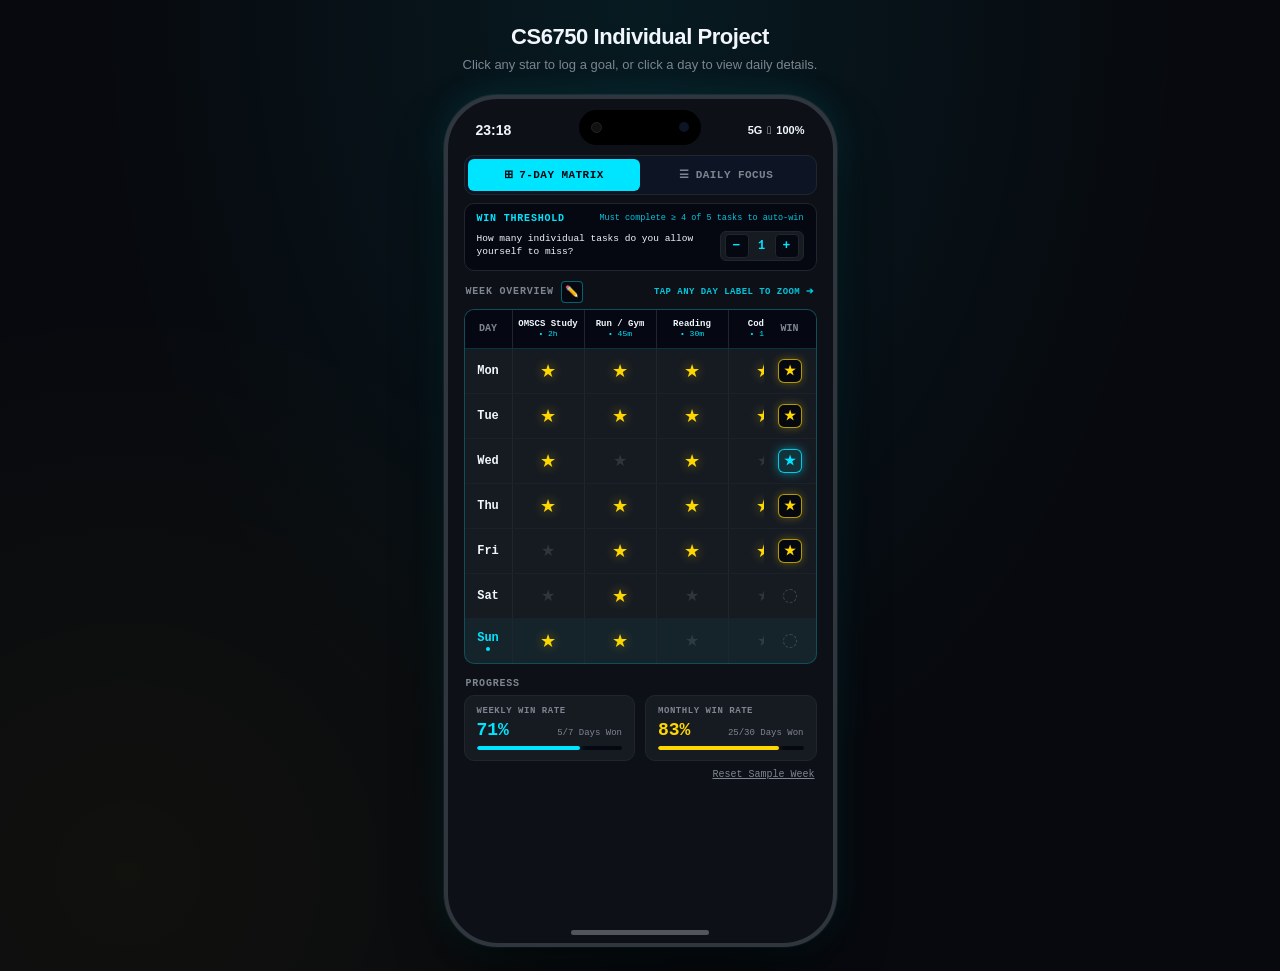
==== commit 4fd71790: "chore: update title and banner to CS6750 Individual Project" ====
--- a/index.html
+++ b/index.html
@@ -6,7 +6,7 @@
   <meta http-equiv="Cache-Control" content="no-cache, no-store, must-revalidate">
   <meta http-equiv="Pragma" content="no-cache">
   <meta http-equiv="Expires" content="0">
-  <title>The Win Board</title>
+  <title>CS6750 Individual Project</title>
   <style>
     /* ==========================================================================
        Midnight Research Design Tokens (Strict Congruency with MomentumTheme.swift)
@@ -1156,7 +1156,7 @@
 
   <!-- Desktop Presentation Banner -->
   <header class="desktop-header">
-    <h1 class="desktop-title">The Win Board</h1>
+    <h1 class="desktop-title">CS6750 Individual Project</h1>
     <p class="desktop-subtitle">
       Click any star to log a goal, or click a day to view daily details.
     </p>
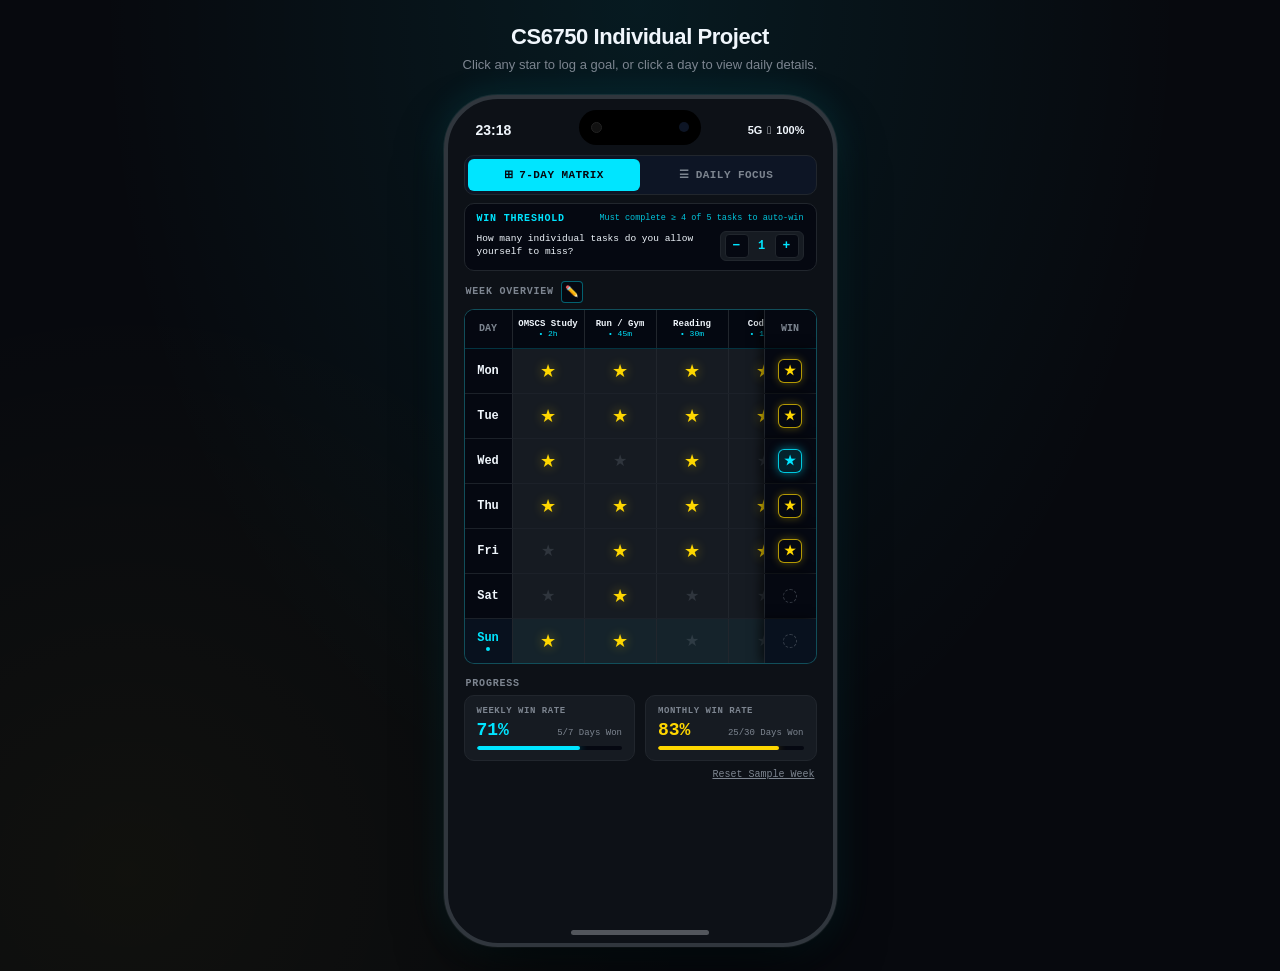
==== commit 4d75c452: "feat: unified horizontal scroll pane for 7-day matrix and remove zoom hint text" ====
--- a/index.html
+++ b/index.html
@@ -340,14 +340,6 @@
       box-shadow: 0 0 8px rgba(0, 229, 255, 0.35);
       transform: scale(1.08);
     }
-    .section-hint {
-      font-size: 9px;
-      font-weight: 700;
-      color: var(--cyan);
-      opacity: 0.85;
-      letter-spacing: 0.05em;
-    }
-
     .matrix-table-card {
       background: var(--bg-card);
       border-radius: var(--radius-md);
@@ -357,10 +349,52 @@
       flex-direction: column;
     }
 
+    .matrix-scroll-pane {
+      width: 100%;
+      overflow-x: auto;
+      overflow-y: hidden;
+      -webkit-overflow-scrolling: touch;
+      scrollbar-width: thin;
+      scrollbar-color: rgba(0, 229, 255, 0.45) transparent;
+      touch-action: pan-x pan-y;
+    }
+    .matrix-scroll-pane::-webkit-scrollbar {
+      height: 5px;
+    }
+    .matrix-scroll-pane::-webkit-scrollbar-track {
+      background: rgba(5, 8, 17, 0.85);
+    }
+    .matrix-scroll-pane::-webkit-scrollbar-thumb {
+      background: rgba(0, 229, 255, 0.45);
+      border-radius: 4px;
+    }
+
+    .matrix-table-inner {
+      display: flex;
+      flex-direction: column;
+      width: max-content;
+      min-width: 100%;
+    }
+
     .matrix-header-row {
       display: flex;
-      background: rgba(5, 8, 17, 0.95);
+      width: max-content;
+      min-width: 100%;
+      background: rgba(5, 8, 17, 0.98);
       border-bottom: 1px solid rgba(0, 229, 255, 0.2);
+    }
+    .sticky-col-left {
+      position: sticky;
+      left: 0;
+      z-index: 5;
+      background: #050811;
+    }
+    .sticky-col-right {
+      position: sticky;
+      right: 0;
+      z-index: 5;
+      background: #050811;
+      box-shadow: -4px 0 10px rgba(0, 0, 0, 0.6);
     }
     .matrix-day-th {
       width: 48px;
@@ -375,13 +409,10 @@
       border-right: 1px solid var(--border-subtle);
       height: 38px;
     }
-    .matrix-goals-scroll-th {
-      flex: 1;
-      display: flex;
-      overflow-x: auto;
-      scrollbar-width: none;
-    }
-    .matrix-goals-scroll-th::-webkit-scrollbar { display: none; }
+    .matrix-goals-header-group {
+      display: flex;
+      flex-shrink: 0;
+    }
     .matrix-goal-col-th {
       width: 72px;
       flex-shrink: 0;
@@ -420,11 +451,14 @@
       font-weight: 700;
       color: var(--text-dim);
       height: 38px;
+      border-left: 1px solid var(--border-subtle);
     }
 
     /* Day Rows */
     .matrix-row {
       display: flex;
+      width: max-content;
+      min-width: 100%;
       border-bottom: 1px solid rgba(33, 38, 45, 0.6);
       transition: background 0.15s ease;
     }
@@ -438,7 +472,6 @@
       width: 48px;
       flex-shrink: 0;
       height: 44px;
-      background: none;
       border: none;
       border-right: 1px solid var(--border-subtle);
       display: flex;
@@ -449,8 +482,8 @@
       gap: 2px;
       transition: all var(--transition-smooth);
     }
-    .matrix-day-btn:hover {
-      background: rgba(0, 229, 255, 0.08);
+    .matrix-row.is-today .matrix-day-btn {
+      background: #08111e;
     }
     .matrix-day-code {
       font-family: var(--font-mono);
@@ -468,13 +501,10 @@
       background: var(--cyan);
     }
 
-    .matrix-row-goals {
-      flex: 1;
-      display: flex;
-      overflow-x: auto;
-      scrollbar-width: none;
-    }
-    .matrix-row-goals::-webkit-scrollbar { display: none; }
+    .matrix-row-goals-group {
+      display: flex;
+      flex-shrink: 0;
+    }
     .matrix-star-cell {
       width: 72px;
       flex-shrink: 0;
@@ -508,8 +538,11 @@
       align-items: center;
       justify-content: center;
       cursor: pointer;
-      background: none;
       border: none;
+      border-left: 1px solid var(--border-subtle);
+    }
+    .matrix-row.is-today .matrix-win-cell {
+      background: #08111e;
     }
     .win-badge-pill {
       display: inline-flex;
@@ -1220,22 +1253,25 @@
               <span>✏️</span>
             </button>
           </div>
-          <span class="section-hint">TAP ANY DAY LABEL TO ZOOM ➔</span>
         </div>
 
         <div class="matrix-table-card">
-          <!-- Table Header -->
-          <div class="matrix-header-row">
-            <div class="matrix-day-th">DAY</div>
-            <div class="matrix-goals-scroll-th" id="matrix-goals-header">
-              <!-- Dynamically populated goal headers -->
+          <div class="matrix-scroll-pane">
+            <div class="matrix-table-inner">
+              <!-- Table Header -->
+              <div class="matrix-header-row">
+                <div class="matrix-day-th sticky-col-left">DAY</div>
+                <div class="matrix-goals-header-group" id="matrix-goals-header">
+                  <!-- Dynamically populated goal headers -->
+                </div>
+                <div class="matrix-win-th sticky-col-right">WIN</div>
+              </div>
+
+              <!-- 7 Day Rows (Mon .. Sun) -->
+              <div id="matrix-rows-container">
+                <!-- Dynamically populated day rows -->
+              </div>
             </div>
-            <div class="matrix-win-th">WIN</div>
-          </div>
-
-          <!-- 7 Day Rows (Mon .. Sun) -->
-          <div id="matrix-rows-container">
-            <!-- Dynamically populated day rows -->
           </div>
         </div>
       </section>
@@ -1837,14 +1873,14 @@
 
         return `
           <div class="matrix-row ${isToday ? 'is-today' : ''}">
-            <button class="matrix-day-btn ${isToday ? 'today' : ''}" onclick="zoomToDay(${d})" title="Zoom into ${day}">
+            <button class="matrix-day-btn sticky-col-left ${isToday ? 'today' : ''}" onclick="zoomToDay(${d})" title="Zoom into ${day}">
               <span class="matrix-day-code">${day}</span>
               ${isToday ? '<div class="matrix-day-dot"></div>' : ''}
             </button>
-            <div class="matrix-row-goals">
+            <div class="matrix-row-goals-group">
               ${starsHtml}
             </div>
-            <button class="matrix-win-cell" onclick="handleWinCellClick(${d})" title="Click to manage win status for ${day}">
+            <button class="matrix-win-cell sticky-col-right" onclick="handleWinCellClick(${d})" title="Click to manage win status for ${day}">
               ${winHtml}
             </button>
           </div>
